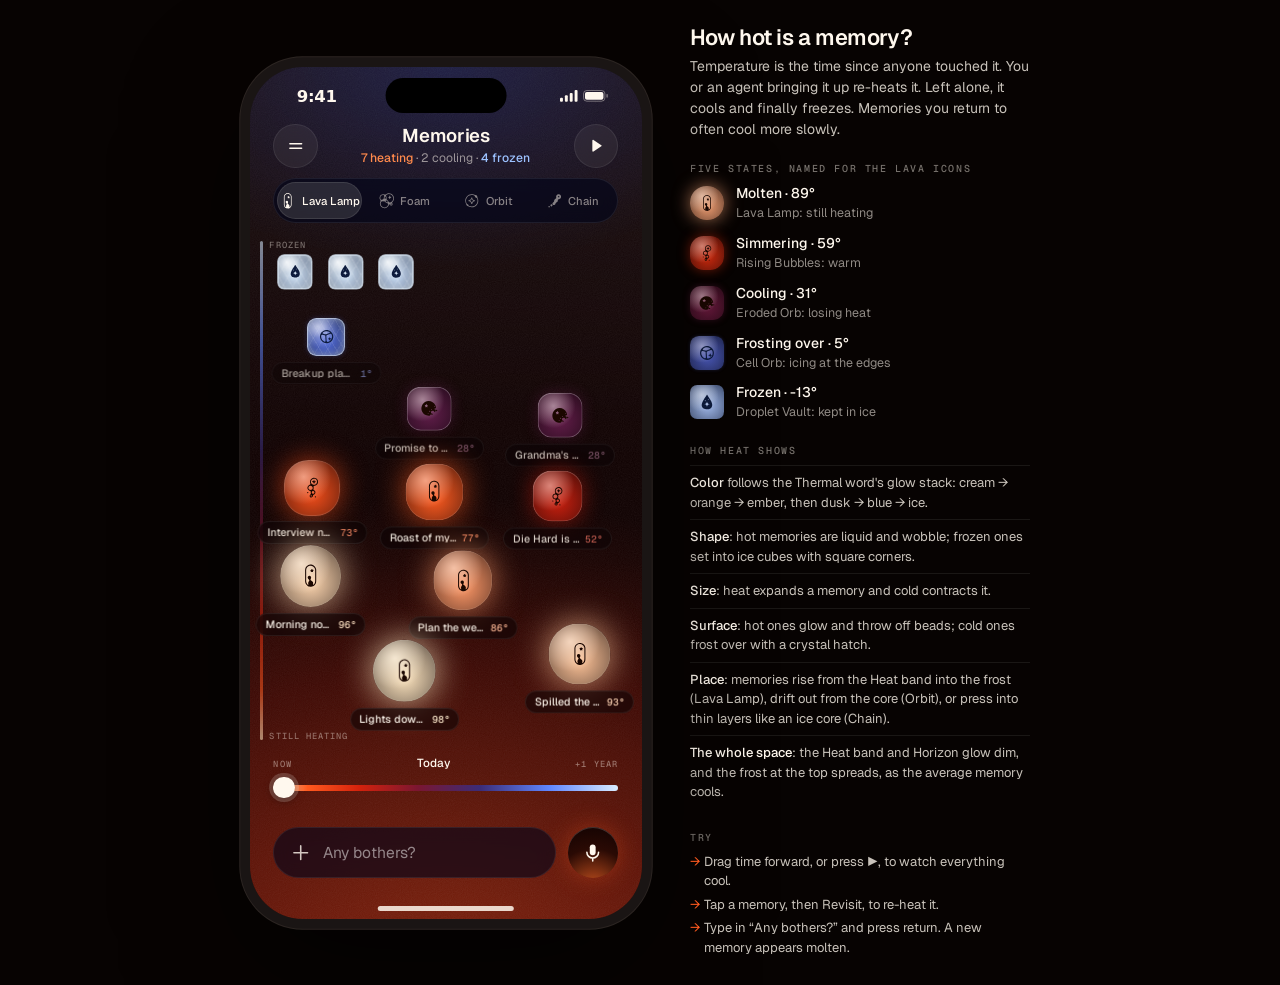
==== memories/index.html @ 174c52af "Add Memory temperature prototype for the memories tab Saved memories cool from molten to frozen with" ====
<!doctype html>
<html lang="en">
<head>
<meta charset="utf-8">
<meta name="viewport" content="width=device-width, initial-scale=1, viewport-fit=cover">
<title>Memory Temperature</title>
<link rel="preconnect" href="https://fonts.googleapis.com">
<link rel="preconnect" href="https://fonts.gstatic.com" crossorigin>
<link href="https://fonts.googleapis.com/css2?family=Geist:wght@400;500;600;700&family=Geist+Mono:wght@400;500&display=swap" rel="stylesheet">
<style>
  :root {
    /* From the Figma file "Designing-Shits" (iPhone 17 - 9, node 94:4083). */
    --night: #0f0100;            /* frame fill */
    --ember: rgb(212 34 12);     /* Heat band */
    --glow-blue: #2f5bff;        /* Thermal word · Glow blue */
    --glow-orange: #ff5a1f;      /* Thermal word · Glow orange */
    --glow-cream: #fff8ee;       /* Thermal word · Glow yellow */
    --field: rgba(0 4 26 / 0.6); /* Composer field */
    --hairline: rgba(255 255 255 / 0.08);
    --geist: "Geist", ui-sans-serif, system-ui, sans-serif;
    --mono: "Geist Mono", ui-monospace, monospace;
    --sf: ui-sans-serif, -apple-system, BlinkMacSystemFont, "Segoe UI", system-ui, sans-serif;
  }
  * { box-sizing: border-box; }
  html, body { margin: 0; height: 100%; }
  body {
    background: #070302;
    color: var(--glow-cream);
    font-family: var(--geist);
    -webkit-font-smoothing: antialiased;
  }
  button, input { font: inherit; color: inherit; }
  button { cursor: pointer; }

  .page {
    min-height: 100%;
    display: flex;
    align-items: center;
    justify-content: center;
    gap: 48px;
    padding: 24px 16px;
  }

  /* ---------- Phone (402 × 874 design, every size in --u) ---------- */
  .stage {
    width: min(402px, calc(100vw - 32px), calc((100vh - 48px) * 402 / 874));
    aspect-ratio: 402 / 874;
    flex: none;
    container-type: inline-size;
  }
  .phone {
    --u: calc(100cqw / 402);
    --heat: 0.6;
    --frost: 0.4;
    position: relative;
    width: 100%;
    height: 100%;
    overflow: hidden;
    border-radius: calc(54 * var(--u));
    background: var(--night);
    box-shadow: 0 0 0 calc(10 * var(--u)) #1a1514, 0 0 0 calc(11 * var(--u)) #2c2522, 0 40px 120px rgba(0 0 0 / 0.6);
    isolation: isolate;
    user-select: none;
    -webkit-user-select: none;
  }
  .u { position: absolute; }

  /* The whole space carries its temperature: heat pools at the bottom,
     frost gathers at the top, and their balance follows the average memory. */
  .bg { position: absolute; inset: 0; z-index: -1; pointer-events: none; }
  .horizon-glow {
    position: absolute;
    left: calc(-639 * var(--u)); top: calc(194 * var(--u));
    width: calc(1686 * var(--u)); height: calc(1296 * var(--u));
    border-radius: 50%;
    background: radial-gradient(closest-side, rgba(255 90 31 / 0.55), rgba(212 34 12 / 0.28) 45%, rgba(15 1 0 / 0) 72%);
    opacity: calc(0.15 + var(--heat) * 0.85);
    translate: 0 calc((1 - var(--heat)) * 140 * var(--u));
    transition: opacity 0.6s, translate 0.6s;
  }
  .heat-band {
    position: absolute; left: 0; right: 0;
    top: calc(507 * var(--u)); height: calc(367 * var(--u));
    background: linear-gradient(rgba(212 34 12 / 0), rgba(212 34 12 / 0.22));
    opacity: calc(0.3 + var(--heat) * 1.4);
    transition: opacity 0.6s;
  }
  .frost-band {
    position: absolute; left: 0; right: 0; top: 0;
    height: calc(420 * var(--u));
    background:
      radial-gradient(120% 70% at 50% 0%, rgba(47 91 255 / 0.32), rgba(47 91 255 / 0) 70%),
      linear-gradient(rgba(190 220 255 / 0.10), rgba(190 220 255 / 0));
    opacity: calc(0.15 + var(--frost) * 1.1);
    transition: opacity 0.6s;
  }
  .film-grain {
    position: absolute; inset: 0;
    opacity: 0.07;
    mix-blend-mode: screen;
    background-image: url("data:image/svg+xml;utf8,<svg xmlns='http://www.w3.org/2000/svg' width='160' height='160'><filter id='n'><feTurbulence type='fractalNoise' baseFrequency='0.9' numOctaves='2' stitchTiles='stitch'/><feColorMatrix values='0 0 0 0 1  0 0 0 0 1  0 0 0 0 1  0 0 0 0.9 0'/></filter><rect width='100%' height='100%' filter='url(%23n)'/></svg>");
    background-size: calc(160 * var(--u));
  }

  /* Status bar */
  .status {
    left: 0; right: 0; top: 0; height: calc(54 * var(--u));
    display: flex; align-items: center; justify-content: space-between;
    padding: calc(6 * var(--u)) calc(34 * var(--u)) 0 calc(48 * var(--u));
    font: 600 calc(17 * var(--u)) var(--sf);
    letter-spacing: -0.02em;
  }
  .status .island {
    position: absolute; left: 50%; top: calc(11 * var(--u));
    width: calc(124 * var(--u)); height: calc(36 * var(--u));
    translate: -50% 0; border-radius: 99px; background: #000;
  }
  .status .icons { display: flex; gap: calc(6 * var(--u)); align-items: center; }
  .status svg { height: calc(12 * var(--u)); width: auto; fill: currentColor; }

  /* Header: More · title · time-lapse */
  .circle-btn {
    width: calc(46 * var(--u)); height: calc(46 * var(--u));
    border-radius: 50%;
    display: grid; place-items: center;
    background: rgba(255 248 238 / 0.06);
    border: 1px solid var(--hairline);
    backdrop-filter: blur(calc(8 * var(--u)));
    -webkit-backdrop-filter: blur(calc(8 * var(--u)));
    padding: 0;
  }
  .circle-btn svg { width: calc(20 * var(--u)); height: calc(20 * var(--u)); }
  .more { left: calc(24 * var(--u)); top: calc(58 * var(--u)); }
  .lapse { right: calc(24 * var(--u)); top: calc(58 * var(--u)); }
  .lapse[aria-pressed="true"] { background: rgba(255 90 31 / 0.25); border-color: rgba(255 90 31 / 0.5); }
  .title {
    left: calc(80 * var(--u)); right: calc(80 * var(--u)); top: calc(60 * var(--u));
    text-align: center;
  }
  .title h1 {
    margin: 0;
    font: 600 calc(19 * var(--u)) / 1.15 var(--geist);
    letter-spacing: -0.02em;
  }
  .title p {
    margin: calc(4 * var(--u)) 0 0;
    font: 400 calc(12.5 * var(--u)) / 1.2 var(--geist);
    color: rgba(255 248 238 / 0.55);
    white-space: nowrap;
  }
  .title p b { font-weight: 500; }

  /* View switcher: the pill toggle, four segments named after Lava icons */
  .views {
    left: calc(24 * var(--u)); top: calc(114 * var(--u));
    width: calc(354 * var(--u)); height: calc(46 * var(--u));
    border-radius: 99px;
    background: var(--field);
    border: 1px solid var(--hairline);
    display: grid; grid-template-columns: repeat(4, 1fr);
    padding: calc(3 * var(--u));
    backdrop-filter: blur(calc(8 * var(--u)));
    -webkit-backdrop-filter: blur(calc(8 * var(--u)));
  }
  .views .knob {
    position: absolute; top: calc(3 * var(--u)); bottom: calc(3 * var(--u));
    left: calc(3 * var(--u));
    width: calc((354 - 8) / 4 * var(--u));
    border-radius: 99px;
    background: rgba(255 248 238 / 0.12);
    box-shadow: inset 0 0 0 1px rgba(255 248 238 / 0.10);
    transition: translate 0.35s cubic-bezier(0.2, 0.9, 0.25, 1);
  }
  .views button {
    position: relative;
    display: flex; align-items: center; justify-content: center; gap: calc(5 * var(--u));
    background: none; border: 0; padding: 0;
    font: 500 calc(11.5 * var(--u)) var(--geist);
    color: rgba(255 248 238 / 0.5);
    transition: color 0.2s;
    white-space: nowrap;
  }
  .views button[aria-selected="true"] { color: var(--glow-cream); }
  .views svg { width: calc(18 * var(--u)); height: calc(18 * var(--u)); flex: none; }

  /* Content area: y 170–700 */
  .content {
    left: 0; top: calc(170 * var(--u));
    width: calc(402 * var(--u)); height: calc(530 * var(--u));
  }
  .view { position: absolute; inset: 0; display: none; }
  .view.on { display: block; animation: view-in 0.4s ease-out; }
  @keyframes view-in { from { opacity: 0; filter: blur(4px); } }

  /* ---------- A memory, wherever it is drawn ---------- */
  .mem {
    position: absolute;
    background: none; border: 0; padding: 0;
    translate: -50% -50%;
    transition: left 0.45s cubic-bezier(0.3, 0.8, 0.3, 1), top 0.45s cubic-bezier(0.3, 0.8, 0.3, 1);
  }
  .orb {
    position: relative;
    display: grid; place-items: center;
    width: calc(var(--s) * var(--u)); height: calc(var(--s) * var(--u));
    border-radius: var(--br);
    background:
      radial-gradient(70% 70% at 35% 30%, var(--hi), transparent 70%),
      radial-gradient(circle at 50% 60%, var(--core), var(--edge) 92%);
    box-shadow:
      0 0 calc(var(--t) * 34 * var(--u)) calc(var(--t) * 2 * var(--u)) var(--glow),
      inset 0 0 0 1px rgba(255 255 255 / calc(0.06 + (1 - var(--t)) * 0.35));
    transition: width 0.45s, height 0.45s, border-radius 0.6s, box-shadow 0.45s, background 0.45s;
  }
  .orb.liquid { animation: wobble var(--wob) ease-in-out infinite alternate; }
  @keyframes wobble {
    0%   { border-radius: 52% 48% 46% 54% / 50% 55% 45% 50%; }
    50%  { border-radius: 45% 55% 56% 44% / 56% 44% 56% 44%; }
    100% { border-radius: 55% 45% 50% 50% / 44% 52% 48% 56%; }
  }
  .orb .ink {
    width: calc(var(--i, 24) * var(--u)); height: calc(var(--i, 24) * var(--u));
    color: var(--ink);
    position: relative; z-index: 2;
  }
  /* Ice: crystalline hatch, a bright rim and a blur, strongest when frozen */
  .orb .frost {
    position: absolute; inset: 0; border-radius: inherit; z-index: 1;
    opacity: var(--ice);
    background:
      radial-gradient(60% 50% at 28% 22%, rgba(255 255 255 / 0.75), transparent 60%),
      repeating-linear-gradient(60deg, rgba(255 255 255 / 0.16) 0 1px, transparent 1px 7px),
      repeating-linear-gradient(-60deg, rgba(255 255 255 / 0.12) 0 1px, transparent 1px 9px);
    box-shadow: inset 0 0 calc(10 * var(--u)) rgba(225 242 255 / 0.9), inset 0 0 0 1px rgba(235 247 255 / 0.85);
    backdrop-filter: blur(calc(2 * var(--u)));
    -webkit-backdrop-filter: blur(calc(2 * var(--u)));
    transition: opacity 0.45s;
  }
  /* Molten: beads rising off the top, like the Rising Bubbles glyph */
  .orb .beads { position: absolute; inset: 0; pointer-events: none; display: none; }
  .orb.molten .beads { display: block; }
  .orb .beads i {
    position: absolute; left: 50%; bottom: 70%;
    width: calc(6 * var(--u)); height: calc(6 * var(--u));
    border-radius: 50%; background: var(--hi);
    box-shadow: 0 0 calc(8 * var(--u)) var(--glow);
    animation: bead 2.4s ease-in infinite;
    opacity: 0;
  }
  .orb .beads i:nth-child(2) { left: 30%; width: calc(4 * var(--u)); height: calc(4 * var(--u)); animation-delay: 0.8s; }
  .orb .beads i:nth-child(3) { left: 68%; width: calc(5 * var(--u)); height: calc(5 * var(--u)); animation-delay: 1.6s; }
  @keyframes bead {
    0%   { translate: 0 0; opacity: 0; }
    20%  { opacity: 0.9; }
    100% { translate: 0 calc(-30 * var(--u)); opacity: 0; scale: 0.4; }
  }
  .mem.fresh .orb { animation: born 0.9s cubic-bezier(0.2, 0.9, 0.3, 1.3) both, wobble var(--wob) ease-in-out infinite alternate; }
  @keyframes born { from { scale: 0.2; filter: blur(8px) brightness(2); } }
  .mem.reheat .orb { animation: reheat 1.1s ease-out; }
  @keyframes reheat {
    0%   { filter: brightness(3) saturate(1.5); scale: 1.25; }
    100% { filter: none; scale: 1; }
  }

  /* Label chip under an orb (like the "Fuji 富士" chips in the reference) */
  .tag {
    position: absolute; left: 50%; top: calc(100% + 6 * var(--u));
    translate: -50% 0;
    display: flex; align-items: center; gap: calc(5 * var(--u));
    padding: calc(4 * var(--u)) calc(8 * var(--u)) calc(4 * var(--u)) calc(9 * var(--u));
    border-radius: 99px;
    background: rgba(10 4 6 / 0.55);
    border: 1px solid var(--hairline);
    backdrop-filter: blur(calc(6 * var(--u)));
    -webkit-backdrop-filter: blur(calc(6 * var(--u)));
    font: 500 calc(11 * var(--u)) / 1 var(--geist);
    white-space: nowrap;
    max-width: calc(112 * var(--u));
    opacity: calc(0.55 + var(--t) * 0.45);
    transition: opacity 0.45s;
  }
  .tag b { font-weight: 500; overflow: hidden; text-overflow: ellipsis; }
  .mem.iced .tag { display: none; }
  .tag i {
    font: 500 calc(10 * var(--u)) var(--mono); font-style: normal;
    color: var(--deg);
  }

  /* ---------- Lava Lamp view (thermal map) ---------- */
  .lamp-scale {
    position: absolute; left: calc(10 * var(--u)); top: calc(8 * var(--u)); bottom: calc(10 * var(--u));
    width: calc(3 * var(--u)); border-radius: 99px;
    background: linear-gradient(#d9ecff, #5f86ff 20%, #3b2c78 42%, #7a1631 58%, #d4220c 75%, #ff5a1f 90%, #ffe7c2);
    opacity: 0.55;
  }
  .lamp-label {
    position: absolute; left: calc(20 * var(--u));
    font: 500 calc(9 * var(--u)) var(--mono); letter-spacing: 0.12em; text-transform: uppercase;
    color: rgba(255 248 238 / 0.4);
  }

  /* ---------- Bubble Foam view (gradient cards) ---------- */
  .scroll {
    position: absolute; inset: 0;
    overflow-y: auto; overflow-x: hidden;
    scrollbar-width: none;
    padding: 0 calc(24 * var(--u)) calc(24 * var(--u));
    -webkit-mask-image: linear-gradient(transparent, #000 calc(14 * var(--u)), #000 calc(100% - 24 * var(--u)), transparent);
    mask-image: linear-gradient(transparent, #000 calc(14 * var(--u)), #000 calc(100% - 24 * var(--u)), transparent);
  }
  .scroll::-webkit-scrollbar { display: none; }
  .group-head {
    display: flex; align-items: baseline; gap: calc(4 * var(--u));
    margin: calc(18 * var(--u)) 0 calc(10 * var(--u));
    font: 500 calc(20 * var(--u)) var(--geist); letter-spacing: -0.02em;
  }
  .group-head sup { font-size: calc(11 * var(--u)); color: rgba(255 248 238 / 0.5); }
  .group-head small {
    margin-left: auto;
    font: 400 calc(11 * var(--u)) var(--geist); color: rgba(255 248 238 / 0.45);
  }
  .grid { display: grid; grid-template-columns: 1fr 1fr; gap: calc(10 * var(--u)); }
  .card {
    position: relative; overflow: hidden;
    height: calc(var(--h) * var(--u));
    border-radius: calc(26 * var(--u));
    border: 0; padding: calc(14 * var(--u));
    text-align: center;
    background:
      radial-gradient(110% 80% at 50% 105%, var(--core2), transparent 70%),
      radial-gradient(90% 70% at 15% -5%, var(--core), transparent 70%),
      radial-gradient(90% 70% at 100% 40%, var(--edge2), transparent 70%),
      var(--edge);
    box-shadow: 0 calc(10 * var(--u)) calc(30 * var(--u)) calc(-12 * var(--u)) var(--glow), inset 0 0 0 1px rgba(255 255 255 / 0.08);
    color: var(--txt);
    display: flex; flex-direction: column; align-items: center;
  }
  .card .name { font: 500 calc(13 * var(--u)) / 1.2 var(--geist); letter-spacing: -0.01em; text-wrap: balance; }
  .card .meta { margin-top: calc(3 * var(--u)); font: 400 calc(11 * var(--u)) var(--geist); opacity: 0.7; }
  .card .ink { width: calc(32 * var(--u)); height: calc(32 * var(--u)); margin: auto 0; color: var(--txt); opacity: 0.9; }
  .card .deg { font: 500 calc(10 * var(--u)) var(--mono); letter-spacing: 0.08em; opacity: 0.75; }
  .card .frost { position: absolute; inset: 0; opacity: var(--ice); pointer-events: none;
    background:
      radial-gradient(70% 40% at 30% 0%, rgba(255 255 255 / 0.55), transparent 70%),
      repeating-linear-gradient(60deg, rgba(255 255 255 / 0.12) 0 1px, transparent 1px 8px),
      repeating-linear-gradient(-60deg, rgba(255 255 255 / 0.09) 0 1px, transparent 1px 11px);
    box-shadow: inset 0 0 calc(18 * var(--u)) rgba(225 242 255 / 0.8), inset 0 0 0 1px rgba(235 247 255 / 0.7);
    border-radius: inherit;
  }
  .card > :not(.frost) { position: relative; }

  /* ---------- Star Orbit view (radial core) ---------- */
  .orbit-svg { position: absolute; inset: 0; width: 100%; height: 100%; overflow: visible; }
  .ring-label {
    position: absolute; translate: -50% -50%;
    font: 500 calc(8.5 * var(--u)) var(--mono); letter-spacing: 0.14em; text-transform: uppercase;
    color: rgba(255 248 238 / 0.38);
    padding: 0 calc(4 * var(--u));
    background: var(--night);
    white-space: nowrap;
  }
  .core-head {
    position: absolute; left: 50%; translate: -50% 0;
    width: calc(320 * var(--u));
    text-align: center;
    pointer-events: none;
  }
  .core-head > span {
    font: 500 calc(9 * var(--u)) var(--mono); letter-spacing: 0.16em; text-transform: uppercase;
    color: rgba(255 248 238 / 0.42);
  }
  .core-word {
    margin-top: calc(6 * var(--u));
    font: 700 calc(22 * var(--u)) / 1 var(--geist); letter-spacing: -0.045em;
  }

  /* Thermal word: three stacked copies, blue · orange · cream (Figma 94:4107) */
  .thermal { display: grid; }
  .thermal > span { grid-area: 1 / 1; }
  .thermal .g-blue   { color: var(--far, var(--glow-blue));     filter: blur(calc(12 * var(--u))); }
  .thermal .g-orange { color: var(--mid, var(--glow-orange));   filter: blur(calc(5.5 * var(--u))); }
  .thermal .g-cream  { color: var(--near, var(--glow-cream));   filter: blur(calc(1.5 * var(--u))); }

  /* ---------- Memory Chain view (strata) ---------- */
  .chain .scroll { padding-top: calc(16 * var(--u)); }
  .chain-note {
    font: 500 calc(9 * var(--u)) var(--mono); letter-spacing: 0.14em; text-transform: uppercase;
    color: rgba(255 248 238 / 0.4);
    display: flex; justify-content: space-between;
    margin: calc(4 * var(--u)) calc(4 * var(--u)) calc(10 * var(--u));
  }
  .layer {
    position: relative; overflow: hidden;
    display: flex; align-items: center; gap: calc(10 * var(--u));
    width: 100%;
    height: calc(var(--h) * var(--u));
    margin-bottom: calc(5 * var(--u));
    padding: 0 calc(14 * var(--u));
    border: 0;
    border-radius: calc(var(--r) * var(--u));
    text-align: left;
    color: var(--txt);
    background:
      radial-gradient(60% 140% at 0% 50%, var(--core), transparent 75%),
      linear-gradient(90deg, var(--edge2), var(--edge));
    box-shadow: 0 0 calc(var(--t) * 22 * var(--u)) calc(-4 * var(--u)) var(--glow), inset 0 0 0 1px rgba(255 255 255 / 0.07);
    transition: height 0.45s, border-radius 0.45s;
  }
  .layer .ink { width: calc(var(--i) * var(--u)); height: calc(var(--i) * var(--u)); flex: none; }
  .layer .name { flex: 1; min-width: 0; font: 500 calc(var(--fs) * var(--u)) / 1.15 var(--geist); white-space: nowrap; overflow: hidden; text-overflow: ellipsis; }
  .layer .meta { font: 400 calc(10.5 * var(--u)) var(--mono); opacity: 0.7; white-space: nowrap; }
  .layer .frost { position: absolute; inset: 0; opacity: var(--ice); pointer-events: none; border-radius: inherit;
    background: repeating-linear-gradient(90deg, rgba(255 255 255 / 0.10) 0 1px, transparent 1px 5px),
      linear-gradient(rgba(255 255 255 / 0.25), transparent 60%);
    box-shadow: inset 0 0 0 1px rgba(235 247 255 / 0.6);
  }
  .layer > :not(.frost) { position: relative; }

  /* ---------- Time scrub ---------- */
  .scrub {
    left: calc(24 * var(--u)); top: calc(706 * var(--u));
    width: calc(354 * var(--u)); height: calc(56 * var(--u));
  }
  .scrub .row {
    display: flex; justify-content: space-between; align-items: baseline;
    font: 500 calc(9 * var(--u)) var(--mono); letter-spacing: 0.14em; text-transform: uppercase;
    color: rgba(255 248 238 / 0.42);
  }
  .scrub .row output {
    font: 500 calc(12 * var(--u)) var(--geist); letter-spacing: -0.01em; text-transform: none;
    color: var(--glow-cream);
  }
  .scrub input {
    -webkit-appearance: none; appearance: none;
    width: 100%; height: calc(28 * var(--u)); margin: calc(4 * var(--u)) 0 0;
    background: transparent;
    cursor: ew-resize;
  }
  .scrub input::-webkit-slider-runnable-track {
    height: calc(6 * var(--u)); border-radius: 99px;
    background: linear-gradient(90deg, #ffe7c2, #ff5a1f 10%, #d4220c 25%, #7a1631 42%, #3b2c78 60%, #5f86ff 80%, #d9ecff);
  }
  .scrub input::-moz-range-track {
    height: calc(6 * var(--u)); border-radius: 99px;
    background: linear-gradient(90deg, #ffe7c2, #ff5a1f 10%, #d4220c 25%, #7a1631 42%, #3b2c78 60%, #5f86ff 80%, #d9ecff);
  }
  .scrub input::-webkit-slider-thumb {
    -webkit-appearance: none;
    width: calc(22 * var(--u)); height: calc(22 * var(--u)); margin-top: calc(-8 * var(--u));
    border-radius: 50%; background: var(--glow-cream);
    box-shadow: 0 0 0 calc(4 * var(--u)) rgba(255 248 238 / 0.18), 0 2px 10px rgba(0 0 0 / 0.5);
  }
  .scrub input::-moz-range-thumb {
    width: calc(22 * var(--u)); height: calc(22 * var(--u)); border: 0;
    border-radius: 50%; background: var(--glow-cream);
    box-shadow: 0 0 0 calc(4 * var(--u)) rgba(255 248 238 / 0.18), 0 2px 10px rgba(0 0 0 / 0.5);
  }

  /* ---------- Composer (Figma 94:4094) ---------- */
  .composer {
    left: calc(24 * var(--u)); top: calc(780 * var(--u));
    width: calc(354 * var(--u)); height: calc(52 * var(--u));
    display: flex; gap: calc(12 * var(--u));
    margin: 0;
  }
  .field {
    position: relative; flex: 1;
    display: flex; align-items: center; gap: calc(10 * var(--u));
    padding: 0 calc(16 * var(--u));
    border-radius: calc(56 * var(--u));
    background: var(--field);
    border: 0.84px solid var(--hairline);
    backdrop-filter: blur(8.4px);
    -webkit-backdrop-filter: blur(8.4px);
  }
  .field svg { width: calc(22 * var(--u)); height: calc(22 * var(--u)); flex: none; opacity: 0.8; }
  .field input {
    flex: 1; min-width: 0;
    border: 0; outline: 0; background: none;
    font: 400 calc(16 * var(--u)) var(--geist);
    color: var(--glow-cream);
  }
  .field input::placeholder { color: rgba(255 255 255 / 0.5); }
  .mic {
    width: calc(52 * var(--u)); height: calc(52 * var(--u)); flex: none;
    border-radius: 50%; border: 0; padding: 0;
    display: grid; place-items: center;
    background: radial-gradient(circle at 50% 120%, #c4501e, #2a0a04 60%, #120302);
    box-shadow: inset 0 1px 0 rgba(255 255 255 / 0.18), 0 0 calc(24 * var(--u)) rgba(255 90 31 / 0.35);
  }
  .mic svg { width: calc(22 * var(--u)); height: calc(22 * var(--u)); }
  .home {
    left: 50%; bottom: calc(8 * var(--u)); translate: -50% 0;
    width: calc(140 * var(--u)); height: calc(5 * var(--u));
    border-radius: 99px; background: rgba(255 248 238 / 0.85);
  }

  /* ---------- Detail sheet ---------- */
  .scrim {
    position: absolute; inset: 0; z-index: 10;
    background: rgba(5 2 2 / 0.45);
    opacity: 0; pointer-events: none;
    transition: opacity 0.3s;
  }
  .sheet {
    position: absolute; left: calc(10 * var(--u)); right: calc(10 * var(--u)); bottom: calc(10 * var(--u));
    z-index: 11;
    border-radius: calc(44 * var(--u));
    padding: calc(26 * var(--u)) calc(24 * var(--u)) calc(22 * var(--u));
    background: rgba(18 8 8 / 0.82);
    border: 1px solid var(--hairline);
    backdrop-filter: blur(24px) saturate(1.4);
    -webkit-backdrop-filter: blur(24px) saturate(1.4);
    translate: 0 110%;
    transition: translate 0.45s cubic-bezier(0.2, 0.9, 0.25, 1);
  }
  .phone.sheet-open .scrim { opacity: 1; pointer-events: auto; }
  .phone.sheet-open .sheet { translate: 0 0; }
  .sheet .grab { width: calc(36 * var(--u)); height: calc(5 * var(--u)); border-radius: 99px; background: rgba(255 248 238 / 0.25); margin: calc(-14 * var(--u)) auto calc(16 * var(--u)); }
  .sheet .stage-line { font: 500 calc(10 * var(--u)) var(--mono); letter-spacing: 0.16em; text-transform: uppercase; color: var(--deg); display: flex; align-items: center; gap: calc(6 * var(--u)); }
  .sheet .stage-line svg { width: calc(18 * var(--u)); height: calc(18 * var(--u)); }
  .sheet .deg-big { margin: calc(10 * var(--u)) 0 calc(4 * var(--u)); font: 700 calc(64 * var(--u)) / 0.92 var(--geist); letter-spacing: -0.05em; }
  .sheet h2 { margin: calc(10 * var(--u)) 0 0; font: 600 calc(21 * var(--u)) / 1.15 var(--geist); letter-spacing: -0.02em; }
  .sheet .who { margin: calc(6 * var(--u)) 0 0; font: 400 calc(13 * var(--u)) / 1.35 var(--geist); color: rgba(255 248 238 / 0.6); }
  .sheet .desc {
    margin: calc(16 * var(--u)) 0 0; padding: calc(12 * var(--u)) calc(14 * var(--u));
    border-radius: calc(18 * var(--u)); background: rgba(255 248 238 / 0.05);
    font: 400 calc(12.5 * var(--u)) / 1.4 var(--geist); color: rgba(255 248 238 / 0.75);
  }
  .sheet .desc em { font-style: normal; color: rgba(255 248 238 / 0.45); display: block; margin-bottom: calc(3 * var(--u)); font: 500 calc(9 * var(--u)) var(--mono); letter-spacing: 0.14em; text-transform: uppercase; }
  .sheet .actions { display: flex; gap: calc(10 * var(--u)); margin-top: calc(18 * var(--u)); }
  .sheet .actions button {
    flex: 1; height: calc(52 * var(--u)); border-radius: 99px;
    display: flex; align-items: center; justify-content: center; gap: calc(8 * var(--u));
    font: 500 calc(15 * var(--u)) var(--geist);
    border: 1px solid var(--hairline);
    background: rgba(255 248 238 / 0.07);
  }
  .sheet .actions .primary { background: var(--glow-cream); color: #1b0700; border-color: transparent; }
  .sheet .actions svg { width: calc(22 * var(--u)); height: calc(22 * var(--u)); }

  /* ---------- Notes beside the phone ---------- */
  .notes {
    width: 340px; flex: none;
    color: rgba(255 248 238 / 0.78);
    font: 400 14px / 1.5 var(--geist);
  }
  .notes h2 { margin: 0 0 6px; font: 600 22px / 1.2 var(--geist); letter-spacing: -0.02em; color: var(--glow-cream); }
  .notes h3 { margin: 22px 0 8px; font: 500 10px var(--mono); letter-spacing: 0.16em; text-transform: uppercase; color: rgba(255 248 238 / 0.45); }
  .notes p { margin: 0 0 8px; }
  .notes ul { margin: 0; padding: 0; list-style: none; }
  .legend li { display: grid; grid-template-columns: 34px 1fr; gap: 0 12px; align-items: center; margin-bottom: 10px; }
  .legend .sw { grid-row: span 2; width: 34px; height: 34px; border-radius: var(--br); display: grid; place-items: center;
    background: radial-gradient(70% 70% at 35% 30%, var(--hi), transparent 70%), radial-gradient(circle at 50% 60%, var(--core), var(--edge) 92%);
    box-shadow: 0 0 calc(var(--t) * 18px) var(--glow); }
  .legend .sw svg { width: 18px; height: 18px; color: var(--ink); }
  .legend b { font-weight: 500; color: var(--glow-cream); }
  .legend span { font-size: 12.5px; color: rgba(255 248 238 / 0.55); }
  .cues li { padding: 7px 0; border-top: 1px solid rgba(255 248 238 / 0.08); font-size: 13px; }
  .cues b { font-weight: 500; color: var(--glow-cream); }
  .try li { font-size: 13px; padding-left: 14px; position: relative; margin-bottom: 4px; }
  .try li::before { content: "→"; position: absolute; left: 0; color: var(--glow-orange); }
  @media (max-width: 860px) {
    .page { flex-direction: column; }
    .notes { width: min(402px, 100%); }
  }
</style>
</head>
<body>
<!-- Lava icons, Bold weight, exported from the Figma components (Lava/NN, nodes 92:26xx).
     Paths unchanged; fill follows currentColor like the icon/ink variable. -->
<svg width="0" height="0" style="position:absolute" aria-hidden="true">
  <symbol id="lava-01" viewBox="0 0 32 32"><path fill-rule="evenodd" clip-rule="evenodd" d="M25.4498 3.48019C27.0198 3.26019 28.2798 4.79019 27.7898 6.29019C27.5598 6.98019 26.9698 7.46019 26.3798 7.84019C25.9698 8.11019 25.3998 8.37019 25.3498 8.92019C25.2698 9.86019 25.9898 10.8302 26.3898 11.6302C26.9698 12.8202 27.3398 14.0902 27.4998 15.4002C28.2598 21.7202 23.7798 27.5402 17.4798 28.4302C10.8898 29.3602 4.76978 24.5402 4.14978 17.9202C4.01978 16.5402 4.12978 15.1302 4.48978 13.7902C4.85978 12.3702 5.50978 11.0202 6.37978 9.84019C8.89978 6.42019 13.1698 4.60019 17.3898 5.16019C18.2898 5.28019 19.1798 5.51019 20.0298 5.83019C20.7498 6.10019 21.6098 6.52019 22.3998 6.42019C23.0898 6.34019 23.2798 5.58019 23.5598 5.06019C23.9498 4.29019 24.5598 3.61019 25.4498 3.48019ZM12.9098 8.73019C13.0398 8.62019 13.0498 8.86019 13.0598 8.92019C13.1098 9.27019 13.1398 9.60019 13.2398 9.94019C13.4598 10.7402 13.8798 11.4902 14.4398 12.1002C15.0698 12.8002 15.8898 13.3102 16.7798 13.6002C17.1298 13.7102 17.4798 13.7802 17.8398 13.8102C17.9298 13.8202 18.1698 13.7902 18.1698 13.9202C18.1698 14.0502 17.9598 14.0202 17.8798 14.0302C17.5798 14.0502 17.2898 14.1002 16.9998 14.1802C16.2498 14.3802 15.5398 14.7502 14.9498 15.2502C14.1998 15.8802 13.6298 16.7202 13.3098 17.6502C13.1998 17.9902 13.1198 18.3402 13.0798 18.6902C13.0698 18.8002 13.0998 19.0402 13.0098 19.1102C12.8798 19.2202 12.8698 18.9802 12.8598 18.9202C12.8098 18.5702 12.7798 18.2402 12.6798 17.9002C12.4598 17.1002 12.0398 16.3502 11.4798 15.7402C10.8498 15.0402 10.0298 14.5302 9.13978 14.2402C8.78978 14.1302 8.43978 14.0602 8.07978 14.0302C7.98978 14.0202 7.74978 14.0502 7.74978 13.9202C7.74978 13.7902 7.95978 13.8202 8.03978 13.8102C8.33978 13.7902 8.62978 13.7402 8.91978 13.6602C9.66978 13.4602 10.3798 13.0902 10.9698 12.5902C11.7198 11.9602 12.2898 11.1202 12.6098 10.1902C12.7198 9.85019 12.7998 9.50019 12.8398 9.15019C12.8498 9.04019 12.8198 8.80019 12.9098 8.73019Z"/></symbol>
  <symbol id="lava-02" viewBox="0 0 32 32"><path fill-rule="evenodd" clip-rule="evenodd" d="M19.0601 2.3999C25.2601 1.8799 30.2501 7.5499 28.9401 13.6399C28.6601 14.9699 28.0801 16.2299 27.2601 17.3099C26.8101 17.9099 25.9101 18.5699 25.7001 19.2799C25.5101 19.9599 26.0801 20.5699 26.3501 21.1499C26.7101 21.9199 26.6601 22.8399 26.2301 23.5699C25.3201 25.0999 23.1501 25.2199 22.0001 23.8999C21.6601 23.4899 21.4301 23.0099 21.1101 22.5899C20.9701 22.3999 20.8001 22.2399 20.5501 22.3299C20.2101 22.4599 20.0801 23.0199 19.9801 23.3199C19.6901 24.1699 19.3801 24.9899 18.8901 25.7499C17.4901 27.9699 15.0601 29.4299 12.4401 29.6099C7.5801 29.9499 3.4201 26.0399 3.4901 21.1599C3.5001 20.1799 3.6901 19.2099 4.0401 18.2999C4.3201 17.5599 4.7901 16.8599 4.7301 16.0399C4.6701 15.0199 3.8001 14.2299 3.4001 13.3399C2.5901 11.5099 2.6801 9.3699 3.6401 7.6199C4.8201 5.4699 7.1901 4.1599 9.6401 4.2999C10.8001 4.3599 11.9301 4.9699 13.1001 4.7199C13.9901 4.5299 14.6801 3.8699 15.4701 3.4499C16.5801 2.8699 17.8101 2.5099 19.0601 2.3999ZM19.4901 3.7199C23.5101 3.5499 27.1101 6.4999 27.7201 10.4699C28.1301 13.1599 27.0801 16.1799 24.8701 17.8499C24.3401 18.2499 23.7101 18.4999 23.0901 18.7499C22.5101 18.9799 21.8801 19.3099 21.2401 19.3299C20.6101 19.3499 20.1801 18.9499 19.8401 18.4599C19.2301 17.5899 18.8501 16.6099 18.1401 15.7999C17.4901 15.0399 16.2501 14.3199 15.8301 13.5099C15.3101 12.5199 15.8001 11.0799 15.6701 9.9599C15.5101 8.7099 14.6301 7.2699 14.6601 6.3599C14.6901 5.6199 15.2301 5.1499 15.8201 4.7999C16.9301 4.1499 18.2101 3.7699 19.4901 3.7199ZM8.9801 5.6399C9.3201 5.6199 9.6501 5.6299 9.9801 5.6799C10.2101 5.7099 10.4301 5.7599 10.6401 5.8599C12.1801 6.5499 11.0301 8.4599 10.7701 9.5899C10.5701 10.4399 10.6501 11.4099 10.2701 12.2099C9.8801 13.0599 9.0201 13.3499 8.2201 13.7199C7.6801 13.9699 7.1301 14.2399 6.5201 14.2699C4.7001 14.3399 4.0901 11.7199 4.2101 10.3199C4.4101 7.8199 6.4701 5.7899 8.9801 5.6399ZM21.3001 6.5999C21.4701 6.5299 21.6701 6.5799 21.7401 6.7699C21.8101 6.9599 21.7901 7.2099 21.8401 7.4199C21.9901 7.9699 22.3101 8.4699 22.7501 8.8299C23.1301 9.1399 23.6001 9.3499 24.0801 9.4199C24.2801 9.4499 24.5801 9.4199 24.6301 9.6799C24.6501 9.8399 24.5901 9.9999 24.4301 10.0599C24.3001 10.0999 24.1401 10.0899 24.0101 10.1099C23.4901 10.1999 23.0001 10.4499 22.6201 10.7999C22.2301 11.1799 21.9401 11.6699 21.8201 12.1999C21.7701 12.4199 21.8301 12.8599 21.5501 12.9399C21.3901 12.9799 21.2101 12.9299 21.1401 12.7499C21.0901 12.6099 21.1101 12.4399 21.0801 12.2999C20.9701 11.6899 20.6401 11.1299 20.1701 10.7299C19.8001 10.4099 19.3301 10.1799 18.8401 10.1099C18.6401 10.0799 18.3001 10.1099 18.2501 9.8399C18.2301 9.6799 18.2901 9.5199 18.4501 9.4599C18.5701 9.4199 18.7101 9.4299 18.8401 9.4099C19.3501 9.3399 19.8501 9.0799 20.2301 8.7399C20.6401 8.3699 20.9301 7.8799 21.0501 7.3599C21.1001 7.1399 21.0501 6.6899 21.3001 6.5999ZM13.0601 8.3599C13.6101 8.2499 13.9701 8.7999 14.1401 9.2399C14.4501 10.0899 14.6601 12.1999 13.4401 12.4499C13.2601 12.4799 13.0901 12.4799 12.9201 12.4599C11.5201 12.2699 11.8801 10.4599 12.1701 9.5199C12.3101 9.0899 12.5601 8.4599 13.0601 8.3599ZM14.7401 15.3999C15.9701 15.1699 17.1601 16.5199 17.7101 17.4699C17.9801 17.9399 18.2901 18.8899 17.5201 19.0499C17.1401 19.1299 16.7401 19.0099 16.4001 18.8599C15.5801 18.5099 14.6301 17.8899 14.1001 17.1599C13.5901 16.4599 13.8401 15.5699 14.7401 15.3999ZM7.3401 17.1199C8.0201 17.0599 8.7101 17.1599 9.4001 17.1499C10.3001 17.1299 11.2001 16.9599 12.0601 17.3599C12.6801 17.6499 13.1201 18.1599 13.6101 18.5999C14.1301 19.0699 14.7101 19.4799 15.3201 19.8199C16.2701 20.3499 17.8901 20.6299 18.4701 21.5899C18.9801 22.4399 18.5401 23.5199 18.1501 24.3299C17.0901 26.5199 14.9101 28.0399 12.4801 28.2599C9.0701 28.5599 5.8501 26.2799 5.0301 22.9499C4.7201 21.6599 4.7801 20.2899 5.2001 19.0299C5.3801 18.5099 5.6001 17.9699 6.0201 17.5999C6.3901 17.2899 6.8601 17.1599 7.3401 17.1199ZM24.0901 21.1599C25.6801 21.0699 25.5601 23.3999 24.0801 23.4799C23.3001 23.5299 22.5901 22.8099 22.8501 22.0299C23.0201 21.4999 23.5701 21.1899 24.0901 21.1599Z"/></symbol>
  <symbol id="lava-03" viewBox="0 0 32 32"><path fill-rule="evenodd" clip-rule="evenodd" d="M22.5798 3.96006C25.9198 3.62006 28.4898 6.95006 27.2798 10.1001C26.8198 11.3301 25.8298 12.2901 24.5998 12.7501C23.8598 13.0301 22.6598 13.1901 22.0898 13.7501C21.7198 14.1201 21.6898 14.6801 21.6398 15.1701C21.5598 15.8601 21.4998 16.5801 21.1998 17.2201C20.3898 18.9501 18.9398 18.8301 17.8998 19.8801C17.4098 20.3701 17.3098 21.1101 17.0798 21.7401C16.6498 22.9001 15.7998 23.8601 14.4798 23.9001C12.6698 23.9601 11.3298 22.1301 11.9198 20.4201C12.4298 18.9601 13.8498 18.7201 14.4798 17.6401C14.7798 17.1201 14.7998 16.4901 14.8898 15.9201C15.0198 15.1001 15.2398 14.3001 15.8098 13.6701C16.2498 13.1601 16.8498 12.8201 17.4298 12.4901C17.8298 12.2701 18.2898 12.0401 18.5198 11.6201C18.9798 10.8101 18.4698 9.29006 18.4998 8.36006C18.5598 6.10006 20.3298 4.19006 22.5798 3.96006ZM22.9898 6.93006C23.1698 6.85006 23.4198 7.71006 23.6098 7.85006C23.8398 8.02006 24.5398 7.93006 24.6598 8.08006C24.7698 8.21006 24.0498 8.71006 23.9798 8.92006C23.8998 9.14006 24.1398 9.97006 24.0498 10.0301C23.9698 10.1001 23.8298 9.98006 23.7598 9.94006C23.5298 9.81006 23.2698 9.60006 22.9998 9.62006C22.7998 9.63006 22.1098 10.1001 22.0298 10.0301C21.9398 9.97006 22.1598 9.19006 22.1298 9.01006C22.0898 8.74006 21.7898 8.55006 21.5998 8.38006C21.5498 8.32006 21.3798 8.22006 21.3998 8.13006C21.4198 7.99006 22.2498 7.98006 22.4198 7.88006C22.7298 7.71006 22.7798 7.03006 22.9898 6.93006ZM9.6198 22.5201C12.2098 22.1401 12.7698 26.0601 10.2198 26.4401C7.62981 26.8201 7.0698 22.9001 9.6198 22.5201ZM5.4998 25.4001C7.2498 25.0801 7.7298 27.7201 6.0198 28.0401C4.2698 28.3601 3.7898 25.7201 5.4998 25.4001Z"/></symbol>
  <symbol id="lava-05" viewBox="0 0 32 32"><path fill-rule="evenodd" clip-rule="evenodd" d="M15.2201 3.64003C16.9301 3.53003 18.6501 3.78003 20.2501 4.37003C26.8101 6.77003 30.1201 14.23 27.4501 20.71C26.8901 22.07 26.0901 23.32 25.1001 24.4C24.0601 25.53 22.8101 26.46 21.4301 27.13C19.9801 27.84 18.3901 28.26 16.7801 28.36C15.0701 28.47 13.3501 28.22 11.7501 27.63C5.1901 25.23 1.8801 17.77 4.5501 11.29C5.1101 9.93003 5.9101 8.68003 6.9001 7.60003C7.9401 6.47003 9.1901 5.54003 10.5701 4.87003C12.0201 4.16003 13.6101 3.74003 15.2201 3.64003ZM15.4201 5.84003C17.2301 5.74003 19.0601 6.13003 20.6601 6.96003C21.2101 7.24003 22.1501 7.82003 21.8301 8.57003C21.5301 9.31003 20.3701 9.55003 19.7001 9.80003C18.6901 10.17 16.3701 11.13 15.4801 11.34C15.1401 11.41 13.8201 11.47 13.4001 11.49C12.7701 11.51 12.0901 11.25 11.4801 11.11C10.7001 10.93 9.2101 10.78 8.7201 10.1C8.1401 9.31003 9.1401 8.45003 9.7101 8.00003C11.3401 6.72003 13.3501 5.96003 15.4201 5.84003ZM22.9401 10.8C25.5801 10.39 26.1101 13.73 26.1701 15.68C26.1801 16.08 26.1701 16.48 26.1401 16.88C25.8501 20.31 23.7601 23.42 20.7201 25.02C19.8901 25.45 18.9201 25.87 17.9901 25.96C16.9301 26.07 16.2101 25.4 16.0401 24.38C15.9101 23.59 15.9301 22.76 15.8801 21.96C15.8001 20.46 15.7201 18.95 15.6401 17.45C15.6001 16.64 15.3601 14.76 15.5701 14.07C15.8301 13.2 16.6201 13.04 17.3801 12.76C18.5401 12.34 19.7001 11.91 20.8601 11.48C21.5401 11.24 22.2201 10.91 22.9401 10.8ZM7.9001 12.44C8.9101 12.39 10.7501 12.98 11.8001 13.22C12.3901 13.35 12.9301 13.43 13.2701 13.99C13.6101 14.57 13.5401 15.31 13.5801 15.96C13.6501 17.25 13.7101 18.55 13.7801 19.84C13.8501 21.1 14.0601 22.92 13.9901 24.12C13.9501 24.79 13.6601 25.44 12.9201 25.52C12.0401 25.61 10.8401 24.81 10.1401 24.32C7.7001 22.6 6.1001 19.82 5.8601 16.84C5.7301 15.22 5.7101 12.54 7.9001 12.44ZM21.6101 17.08C21.8501 17.02 22.1201 17.12 22.2401 17.34C22.3401 17.53 22.3101 17.77 22.3601 17.98C22.4601 18.37 22.6701 18.74 22.9601 19.02C23.2401 19.28 23.5901 19.48 23.9701 19.57C24.3001 19.64 24.7201 19.59 24.8401 20C24.9101 20.24 24.8101 20.52 24.5801 20.64C24.0901 20.89 23.7001 20.62 22.9801 21.28C22.6801 21.57 22.4601 21.94 22.3601 22.34C22.2701 22.69 22.3301 23.16 21.8801 23.25C21.6501 23.3 21.3901 23.19 21.2801 22.98C21.1801 22.79 21.2101 22.55 21.1601 22.34C21.0601 21.95 20.8501 21.58 20.5601 21.3C20.2801 21.04 19.9301 20.84 19.5501 20.75C19.2201 20.68 18.8001 20.73 18.6801 20.32C18.6101 20.08 18.7101 19.8 18.9401 19.68C19.4301 19.43 19.8201 19.7 20.5401 19.04C20.8501 18.75 21.0701 18.36 21.1701 17.95C21.2401 17.62 21.1901 17.18 21.6101 17.08Z"/></symbol>
  <symbol id="lava-06" viewBox="0 0 32 32"><path fill-rule="evenodd" clip-rule="evenodd" d="M15.3402 1.92014C16.2102 1.84014 17.1002 1.92014 17.9402 2.16014C18.6002 2.35014 19.2402 2.63014 19.8102 3.01014C21.5002 4.08014 22.6702 5.87014 22.9802 7.84014C23.1602 8.94014 23.0702 10.0901 23.0702 11.2001C23.0702 12.7901 23.0702 14.3701 23.0702 15.9601C23.0702 17.7101 23.0702 19.4501 23.0702 21.2001C23.0702 22.3501 23.1502 23.5301 22.8802 24.6701C22.3802 26.7801 20.8902 28.5901 18.9102 29.4901C18.2002 29.8101 17.4402 30.0101 16.6602 30.0801C15.7902 30.1601 14.9002 30.0801 14.0602 29.8401C13.4002 29.6501 12.7602 29.3701 12.1902 28.9901C10.5002 27.9201 9.33021 26.1301 9.02021 24.1601C8.84021 23.0601 8.93021 21.9101 8.93021 20.8001C8.93021 19.2101 8.93021 17.6301 8.93021 16.0401C8.93021 14.2901 8.93021 12.5501 8.93021 10.8001C8.93021 9.65014 8.85021 8.47014 9.12021 7.33014C9.62021 5.22014 11.1102 3.41014 13.0902 2.51014C13.8002 2.19014 14.5602 1.99014 15.3402 1.92014ZM15.7002 3.24014C18.3502 3.10014 20.8102 4.87014 21.5202 7.42014C21.8602 8.66014 21.7302 10.0101 21.7302 11.2801C21.7302 13.4301 21.7302 15.5701 21.7302 17.7201C21.7302 19.0401 21.7302 20.3601 21.7302 21.6801C21.7302 23.5401 21.6902 25.0901 20.4802 26.6101C20.2102 26.9501 19.5102 27.7001 19.0402 27.6601C18.7102 27.6301 18.8802 27.2101 18.9402 27.0001C19.1802 26.1401 19.3202 25.3001 18.9802 24.4401C18.6402 23.5501 17.8902 22.9001 17.1302 22.3701C16.7902 22.1401 16.0002 21.7501 15.8502 21.3701C15.6802 20.9101 16.3302 19.9101 16.4802 19.4201C16.9902 17.7501 16.1502 15.8101 14.1602 16.0101C12.9702 16.1301 12.0802 17.2201 12.1702 18.4001C12.2102 19.0601 12.5602 19.6701 12.9802 20.1601C13.3302 20.5501 14.4102 21.2301 14.3702 21.7601C14.3402 22.1801 13.9502 22.6101 13.7402 22.9601C13.3402 23.6001 12.9802 24.2901 12.8502 25.0401C12.7502 25.6201 12.8302 26.1901 12.9902 26.7501C13.0502 26.9601 13.2502 27.3901 13.1302 27.5901C12.9802 27.8201 12.4902 27.5001 12.3402 27.4001C11.9302 27.1201 11.5902 26.7301 11.3002 26.3201C9.98021 24.4201 10.2702 22.1101 10.2702 19.9201C10.2702 18.6901 10.2702 17.4701 10.2702 16.2401C10.2702 14.6001 10.2702 12.9601 10.2702 11.3201C10.2702 10.2001 10.1702 9.02014 10.3702 7.92014C10.7202 6.01014 12.0602 4.37014 13.8702 3.64014C14.4502 3.41014 15.0702 3.27014 15.7002 3.24014ZM17.4502 7.40014C18.0802 7.19014 18.0702 8.21014 18.4402 8.46014C18.7702 8.68014 19.7102 8.43014 19.7402 9.00014C19.7702 9.48014 19.0202 9.64014 18.9402 10.0801C18.8702 10.4701 19.3502 11.2901 18.8002 11.4601C18.3702 11.6001 17.9902 10.9901 17.5602 11.0201C17.1902 11.0501 16.5002 11.8201 16.1902 11.3101C15.9602 10.9201 16.3902 10.4001 16.2302 9.99014C16.0702 9.60014 15.3302 9.40014 15.4802 8.90014C15.6102 8.45014 16.5202 8.71014 16.8202 8.40014C17.0702 8.16014 17.1002 7.51014 17.4502 7.40014Z"/></symbol>
  <symbol id="lava-12" viewBox="0 0 32 32"><path fill-rule="evenodd" clip-rule="evenodd" d="M15.1401 4.15977C16.6701 4.04977 18.2101 4.23977 19.6701 4.70977C20.4901 4.97977 21.2601 5.42977 22.0901 5.63977C23.2501 5.93977 24.5401 5.79977 25.4101 6.76977C26.3201 7.77977 26.0801 9.24977 26.5301 10.4498C26.7001 10.8998 26.9201 11.3198 27.0901 11.7698C27.6901 13.3398 27.9501 15.0398 27.8501 16.7198C27.5001 22.5798 22.7101 27.4198 16.8601 27.8398C15.0901 27.9698 13.3001 27.6998 11.6501 27.0498C10.9201 26.7598 10.2701 26.3398 9.55013 26.0298C8.70013 25.6498 7.68013 25.5698 7.02013 24.8398C6.34013 24.1098 6.27013 23.0198 5.83013 22.1498C4.71013 19.9498 4.06013 18.1698 4.13013 15.6398C4.32013 9.58977 9.10013 4.59977 15.1401 4.15977ZM15.5801 5.47977C16.9501 5.42977 18.3101 5.63977 19.6001 6.10977C20.1501 6.30977 20.7201 6.52977 21.1201 6.97977C21.7201 7.68977 21.7601 8.68977 22.3801 9.39977C23.3001 10.4198 24.9101 10.2898 25.5701 11.6098C26.0201 12.5198 26.2901 13.5598 26.4301 14.5598C27.2801 20.6998 22.6001 26.2698 16.4201 26.5198C14.9101 26.5798 13.4001 26.3098 12.0001 25.7398C11.4701 25.5198 10.8801 25.2798 10.4501 24.8898C9.89013 24.3698 9.71013 23.6098 9.22013 23.0398C8.70013 22.4398 7.93013 22.2598 7.34013 21.7598C6.78013 21.2898 6.48013 20.5498 6.21013 19.8798C5.76013 18.7398 5.51013 17.5098 5.48013 16.2798C5.33013 10.5398 9.84013 5.70977 15.5801 5.47977ZM15.7401 9.91977C16.2001 9.80977 16.6901 10.0198 16.8901 10.4498C17.0701 10.8098 17.0101 11.2798 17.1101 11.6698C17.3101 12.4798 17.7501 13.2198 18.3501 13.7898C18.9301 14.3398 19.6501 14.7398 20.4301 14.9098C21.0601 15.0598 21.8801 14.9398 22.0801 15.7398C22.1901 16.1998 21.9801 16.6898 21.5501 16.8898C21.2001 17.0598 20.7401 17.0098 20.3601 17.0998C19.6201 17.2798 18.9301 17.6598 18.3701 18.1898C17.7401 18.7798 17.2901 19.5598 17.0901 20.3998C16.9401 21.0298 17.0601 21.9098 16.2301 22.0798C15.7801 22.1798 15.3101 21.9698 15.1101 21.5498C14.9301 21.1898 14.9901 20.7198 14.8901 20.3298C14.6901 19.5298 14.2601 18.7998 13.6701 18.2298C13.0901 17.6698 12.3601 17.2698 11.5701 17.0898C10.9501 16.9398 10.1501 17.0598 9.93013 16.2898C9.80013 15.8198 10.0101 15.3198 10.4501 15.1098C10.7901 14.9398 11.2301 14.9998 11.6001 14.9098C12.3501 14.7298 13.0401 14.3598 13.6001 13.8398C14.2301 13.2498 14.6901 12.4798 14.9001 11.6398C15.0601 10.9998 14.9201 10.1298 15.7401 9.91977ZM16.0001 12.6398C16.7901 14.3098 17.6901 15.2098 19.3601 15.9998C17.6901 16.7898 16.7901 17.6898 16.0001 19.3598C15.2101 17.6898 14.3101 16.7898 12.6401 15.9998C14.3101 15.2098 15.2101 14.3098 16.0001 12.6398Z"/></symbol>
  <symbol id="lava-13" viewBox="0 0 32 32"><path fill-rule="evenodd" clip-rule="evenodd" d="M14.1401 3.95997C19.0901 3.63997 23.8401 6.48997 25.8901 11C26.3801 12.08 26.7201 13.24 26.8701 14.42C26.9101 14.74 27.0801 15.37 26.8601 15.65C26.6501 15.9 26.1401 15.6 25.8701 15.59C25.1801 15.56 24.5401 16.05 24.4301 16.74C24.3201 17.5 24.8601 18.25 25.6401 18.33C25.8901 18.35 26.4001 18.17 26.5801 18.39C26.8001 18.65 26.5401 19.24 26.4501 19.52C26.3101 19.98 26.1701 20.66 25.7901 20.98C25.5201 21.2 25.1501 21.26 24.8701 21.46C24.6801 21.58 24.4901 21.88 24.2801 21.95C24.0801 22.02 23.9901 21.82 23.9101 21.67C23.6901 21.25 23.5201 20.85 23.1801 20.51C22.1001 19.44 20.2501 19.52 19.2701 20.7C18.1601 22.04 18.6501 24.14 20.2601 24.84C20.6601 25.01 21.0701 25.05 21.5101 25.06C21.6201 25.07 21.9001 25.04 21.9501 25.17C21.9901 25.28 21.7801 25.51 21.7201 25.59C21.4501 25.99 21.1601 26.37 20.6901 26.56C20.2001 26.76 19.8901 26.38 19.4801 26.17C19.1101 25.97 18.6701 25.93 18.2701 26.06C16.9601 26.48 17.6301 27.83 16.2701 27.99C14.6201 28.18 12.9201 28.01 11.3301 27.52C4.65006 25.44 1.10006 18.02 3.72006 11.51C4.25006 10.17 5.03006 8.92997 6.00006 7.86997C7.01006 6.75997 8.24006 5.83997 9.59006 5.16997C11.0101 4.47997 12.5601 4.05997 14.1401 3.95997ZM10.9701 8.87997C11.2201 8.76997 11.3101 9.03997 11.3901 9.21997C11.5701 9.60997 11.7201 10.2 12.0701 10.46C12.4201 10.71 13.0201 10.68 13.4401 10.73C13.6001 10.75 13.9101 10.73 13.9201 10.96C13.9401 11.15 13.6801 11.31 13.5601 11.43C13.2501 11.71 12.7301 12.04 12.6701 12.48C12.6001 12.9 12.8001 13.4 12.8801 13.81C12.9001 13.96 12.9901 14.22 12.7801 14.29C12.6101 14.34 12.4401 14.19 12.3001 14.11C11.9701 13.93 11.5701 13.6 11.1901 13.55C10.7401 13.49 10.2801 13.87 9.90006 14.08C9.74006 14.17 9.52006 14.36 9.34006 14.27C9.15006 14.19 9.25006 13.93 9.27006 13.78C9.36006 13.37 9.55006 12.86 9.47006 12.44C9.39006 12.01 8.87006 11.69 8.56006 11.41C8.45006 11.3 8.23006 11.16 8.22006 11C8.21006 10.76 8.46006 10.76 8.63006 10.74C9.05006 10.68 9.62006 10.72 10.0001 10.51C10.3801 10.29 10.5301 9.70997 10.7001 9.32997C10.7601 9.20997 10.8301 8.92997 10.9701 8.87997ZM24.3001 12.16C25.1501 11.9 25.5401 13.23 24.7001 13.44C23.8801 13.65 23.4901 12.41 24.3001 12.16ZM19.1801 16.96C20.0301 16.7 20.4201 18.03 19.5801 18.24C18.7601 18.45 18.3701 17.21 19.1801 16.96ZM27.7301 18.44C29.2001 18.06 29.7201 20.29 28.3001 20.61C26.8601 20.93 26.3601 18.8 27.7301 18.44ZM16.3801 19.88C17.5601 19.72 17.8301 21.55 16.6501 21.72C15.4601 21.88 15.2001 20.05 16.3801 19.88ZM23.7201 23.97C23.7001 23.71 23.8001 23.42 23.9301 23.16C23.9701 23.11 24.0401 22.93 24.1301 22.97C24.5201 23.13 23.9201 23.87 23.7201 23.97ZM13.7401 24C14.5901 23.74 14.9801 25.07 14.1401 25.28C13.3201 25.49 12.9301 24.25 13.7401 24Z"/></symbol>
  <symbol id="lava-15" viewBox="0 0 32 32"><path fill-rule="evenodd" clip-rule="evenodd" d="M15.8199 2.99979C16.6399 2.80979 16.8499 3.96979 17.1599 4.53979C18.1599 6.30979 19.3699 7.95979 20.4899 9.64979C20.9899 10.3998 21.4699 11.1498 21.9399 11.9198C24.3599 15.8998 27.2999 21.8998 23.6199 26.0398C23.1099 26.6198 22.5099 27.1098 21.8499 27.5098C20.9399 28.0598 19.9399 28.4398 18.9099 28.6898C17.4299 29.0398 15.8799 29.1098 14.3799 28.9198C13.2099 28.7698 12.0499 28.4598 10.9799 27.9598C10.2099 27.5898 9.47989 27.1098 8.84989 26.5298C8.41989 26.1198 8.02988 25.6598 7.70988 25.1498C5.06988 20.9398 7.85989 15.5198 10.1399 11.7998C10.6199 11.0098 11.1099 10.2498 11.6199 9.47979C12.6699 7.89979 13.7899 6.35979 14.7299 4.70979C14.9799 4.27979 15.3699 3.10979 15.8199 2.99979ZM18.0299 10.8798C18.8799 10.6198 19.2699 11.9498 18.4299 12.1598C17.5999 12.3698 17.2199 11.1298 18.0299 10.8798ZM12.6599 13.0398C13.5899 12.8798 13.8699 14.3198 12.9399 14.4798C12.0099 14.6398 11.7299 13.1998 12.6599 13.0398ZM15.9499 15.2898C16.0399 15.2098 16.0799 15.3398 16.0999 15.3998C16.1899 15.6898 16.1599 16.0298 16.2499 16.3298C16.4399 17.0398 16.8099 17.6998 17.2999 18.2398C17.8499 18.8498 18.5699 19.2998 19.3499 19.5498C19.6599 19.6398 19.9699 19.6998 20.2799 19.7298C20.3599 19.7398 20.5699 19.7098 20.5699 19.8398C20.5699 19.9398 19.7099 20.0298 19.5399 20.0798C18.8799 20.2498 18.2699 20.5798 17.7499 21.0098C17.0899 21.5598 16.5999 22.2898 16.3199 23.0998C16.2199 23.3998 16.1499 23.6998 16.1199 24.0098C16.1099 24.1098 16.1399 24.3298 16.0499 24.3898C15.9599 24.4698 15.9199 24.3398 15.8999 24.2798C15.8099 23.9898 15.8399 23.6498 15.7499 23.3498C15.5599 22.6398 15.1899 21.9798 14.6999 21.4398C14.1499 20.8298 13.4299 20.3798 12.6499 20.1298C12.3399 20.0398 12.0299 19.9798 11.7199 19.9498C11.6399 19.9398 11.4299 19.9698 11.4299 19.8398C11.4299 19.7398 12.2899 19.6498 12.4599 19.5998C13.1199 19.4298 13.7299 19.0998 14.2499 18.6698C14.9099 18.1198 15.3999 17.3898 15.6799 16.5798C15.7799 16.2798 15.8499 15.9798 15.8799 15.6698C15.8899 15.5698 15.8599 15.3498 15.9499 15.2898Z"/></symbol>
  <symbol id="lava-16" viewBox="0 0 32 32"><path fill-rule="evenodd" clip-rule="evenodd" d="M17.37 2.31986C21.53 1.88986 24.71 6.03986 23.2 9.94986C22.95 10.6199 22.56 11.2399 22.07 11.7599C21.31 12.5799 20.31 13.1599 19.22 13.4099C18.6 13.5499 17.57 13.5699 17.39 14.3399C17.24 14.9999 17.53 15.7299 17.5 16.3999C17.47 17.1399 16.89 18.3499 17.25 18.9999C17.54 19.5299 18.24 19.7599 18.69 20.1199C19.68 20.8999 20.11 22.2199 19.8 23.4399C19.59 24.2799 19.02 25.0199 18.26 25.4499C17.76 25.7399 17.03 25.8799 16.69 26.3999C16.39 26.8699 16.45 27.4999 16.31 28.0199C16.07 28.9299 15.26 29.6299 14.31 29.6999C12.54 29.8499 11.28 27.9499 12.11 26.3699C12.46 25.6999 13.4 25.3199 13.59 24.5699C13.72 24.0299 13.5 23.4599 13.45 22.9199C13.41 22.3999 13.52 21.8399 13.35 21.3399C13.08 20.5199 11.84 20.4599 11.18 20.1199C10.04 19.5399 9.19996 18.4599 8.90996 17.2199C8.49996 15.4399 9.27996 13.5399 10.82 12.5699C11.37 12.2199 12.58 11.9699 12.86 11.3699C13.06 10.9599 12.87 10.4499 12.73 10.0399C12.51 9.39986 12.34 8.76986 12.32 8.07986C12.24 5.17986 14.47 2.61986 17.37 2.31986ZM17.69 3.63986C18.28 3.59986 18.88 3.68986 19.43 3.89986C22.97 5.19986 23.19 10.1999 19.77 11.7999C19.29 12.0299 18.75 12.1699 18.21 12.1999C17.55 12.2399 16.91 12.0299 16.32 11.7399C15.46 11.3099 14.57 10.7199 14.12 9.84986C12.74 7.13986 14.68 3.81986 17.69 3.63986ZM17.81 5.23986C17.96 5.17986 18.16 5.20986 18.24 5.37986C18.46 5.87986 18.22 6.38986 19.07 7.09986C19.38 7.34986 19.76 7.51986 20.15 7.57986C20.34 7.60986 20.61 7.58986 20.66 7.83986C20.69 7.99986 20.62 8.15986 20.47 8.21986C19.87 8.42986 19.63 8.20986 18.97 8.83986C18.64 9.13986 18.41 9.54986 18.31 9.98986C18.27 10.1799 18.32 10.5399 18.07 10.6199C17.92 10.6599 17.74 10.6199 17.67 10.4599C17.44 9.94986 17.69 9.48986 16.87 8.77986C16.57 8.51986 16.19 8.32986 15.79 8.25986C15.6 8.22986 15.29 8.25986 15.25 7.99986C15.22 7.83986 15.28 7.67986 15.44 7.61986C16.04 7.40986 16.25 7.62986 16.92 7.01986C17.24 6.72986 17.47 6.33986 17.57 5.91986C17.62 5.71986 17.57 5.32986 17.81 5.23986ZM12.65 13.2799C14.36 13.0599 16.46 14.6599 16.12 16.7499C15.9 18.0699 14.57 19.0599 13.27 19.2099C12.88 19.2599 12.51 19.1999 12.14 19.0699C9.29996 18.0599 9.60996 13.6699 12.65 13.2799ZM16.5 20.8399C18.81 20.3899 19.34 24.0599 17.09 24.4799C15.87 24.6999 14.56 23.5699 14.81 22.3199C14.97 21.5499 15.76 20.9899 16.5 20.8399ZM9.13996 22.0799C10.27 21.8699 10.62 23.6299 9.48996 23.8399C8.34996 24.0499 8.00996 22.2899 9.13996 22.0799ZM13.77 26.5999C14.93 26.2799 15.58 27.9699 14.38 28.3299C13.22 28.6699 12.7 26.8999 13.77 26.5999ZM19.7 27.8399C20.83 27.6299 21.18 29.3899 20.05 29.5999C18.91 29.8099 18.57 28.0499 19.7 27.8399Z"/></symbol>
  <symbol id="lava-18" viewBox="0 0 32 32"><path fill-rule="evenodd" clip-rule="evenodd" d="M15.4199 4.98011C18.8099 4.51011 21.3099 8.16011 19.6199 11.1501C18.8199 12.5801 17.0099 13.0301 16.6199 14.3401C16.3599 15.2201 16.5099 16.4301 16.5099 17.3401C16.5099 17.8001 16.4399 18.3201 16.6599 18.7501C16.9099 19.2701 17.4799 19.3301 17.9999 19.3601C18.6399 19.3801 19.2799 19.4201 19.9199 19.4801C22.3399 19.6901 25.2999 20.0401 27.4299 21.2901C27.7399 21.4701 28.0299 21.6801 28.2699 21.9301C28.4399 22.1101 28.5799 22.3001 28.6799 22.5201C29.5399 24.4201 26.7699 25.5001 25.4299 25.9101C22.9699 26.6601 20.3599 26.9201 17.7999 27.0201C14.5399 27.1501 11.1899 26.9901 7.99986 26.2801C7.63986 26.2001 7.26986 26.1101 6.91986 26.0101C6.62986 25.9301 6.33986 25.8401 6.05986 25.7401C4.76986 25.2901 2.42986 24.1701 3.36986 22.4101C3.81986 21.5801 4.78986 21.1201 5.62986 20.7901C7.59986 20.0001 9.77986 19.6901 11.8799 19.5001C12.5899 19.4301 13.2899 19.3901 13.9999 19.3601C14.4699 19.3301 14.9799 19.2901 15.2699 18.8701C15.6299 18.3501 15.4899 17.5401 15.4899 16.9401C15.4899 15.9701 15.6899 14.7401 15.1699 13.8701C14.7699 13.2001 14.0299 12.8401 13.4299 12.3701C12.8399 11.9101 12.3899 11.3001 12.1199 10.6001C11.1599 8.14011 12.8199 5.35011 15.4199 4.98011ZM15.8599 7.63011C16.3599 7.41011 16.3399 8.23011 16.6199 8.42011C16.8599 8.58011 17.5699 8.39011 17.5999 8.79011C17.6299 9.17011 17.0799 9.27011 16.9899 9.59011C16.9399 9.77011 17.0999 10.4001 16.9099 10.4701C16.7399 10.5401 16.2699 10.1701 16.0399 10.1601C15.7599 10.1501 15.2599 10.5401 15.0899 10.4701C14.8999 10.4001 15.0599 9.77011 15.0099 9.59011C14.9199 9.28011 14.3999 9.18011 14.3999 8.83011C14.3899 8.40011 15.1099 8.57011 15.3499 8.44011C15.6399 8.28011 15.5699 7.75011 15.8599 7.63011ZM21.8999 15.2701C23.0399 15.0601 23.3899 16.8101 22.2599 17.0201C21.1199 17.2301 20.7699 15.4801 21.8999 15.2701ZM9.41986 16.5501C10.5599 16.3401 10.9099 18.0901 9.77986 18.3001C8.63986 18.5101 8.28986 16.7601 9.41986 16.5501ZM24.1399 17.8301C25.2799 17.6201 25.6299 19.3701 24.4999 19.5801C23.3599 19.7901 23.0099 18.0401 24.1399 17.8301ZM9.77986 21.1801C9.92986 21.1801 10.7499 21.1301 10.7799 21.3101C10.7999 21.4101 10.1799 21.7301 10.0699 21.7901C9.52986 22.1101 8.88986 22.5601 8.92986 23.2601C8.97986 24.0301 9.84986 24.4501 10.4299 24.7801C10.5799 24.8601 10.9599 25.0501 10.6399 25.1601C10.2599 25.2901 9.70986 25.1901 9.32986 25.1501C8.11986 25.0201 6.85986 24.6801 5.74986 24.1701C5.43986 24.0301 4.47986 23.5601 4.51986 23.1601C4.54986 22.7901 5.34986 22.3901 5.63986 22.2501C6.89986 21.6401 8.38986 21.2601 9.77986 21.1801ZM21.5399 21.1801C22.9799 21.0501 24.9099 21.5901 26.2199 22.1801C26.5399 22.3201 27.4799 22.7801 27.4799 23.1801C27.4799 23.5801 26.5599 24.0301 26.2499 24.1701C24.9199 24.7801 23.0299 25.3001 21.5699 25.1901C21.4599 25.1801 21.2099 25.1801 21.2199 25.0301C21.2299 24.9401 21.8299 24.6401 21.9299 24.5801C22.4399 24.2701 23.0699 23.8501 23.0699 23.1801C23.0699 22.5201 22.4399 22.0901 21.9299 21.7901C21.8299 21.7301 21.2299 21.4301 21.2199 21.3401C21.2099 21.1901 21.4399 21.1901 21.5399 21.1801ZM21.5199 23.1801C20.6899 23.6401 19.6099 23.7401 18.6799 23.8401C16.8099 24.0501 14.8999 24.0401 13.0399 23.8101C12.1999 23.7101 11.2299 23.6001 10.4799 23.1801C11.3999 22.6801 13.5599 22.3701 14.5999 22.4401C15.0799 22.4701 15.5199 22.7201 15.9999 22.7201C16.4799 22.7201 16.9199 22.4701 17.3999 22.4401C18.4399 22.3701 20.5999 22.6801 21.5199 23.1801Z"/></symbol>
  <symbol id="lava-19" viewBox="0 0 32 32"><path fill-rule="evenodd" clip-rule="evenodd" d="M27.0902 3.20994C28.5602 2.82994 29.0802 5.05994 27.6602 5.36994C26.2202 5.69994 25.7202 3.56994 27.0902 3.20994ZM21.1702 4.72994C21.4502 4.65994 21.7402 4.80994 21.8302 5.08994C21.9302 5.40994 21.9002 5.78994 21.9802 6.11994C22.1902 6.96994 22.6302 7.75994 23.2402 8.37994C23.9302 9.07994 24.8302 9.55994 25.7902 9.74994C26.0302 9.79994 26.2802 9.77994 26.5102 9.82994C26.7902 9.88994 26.9902 10.1199 26.9702 10.4099C26.9302 11.0399 25.8202 10.9499 25.3402 11.0999C24.2002 11.4399 23.0502 12.2299 22.5502 13.3499C22.0002 14.5599 22.4202 15.1599 22.2102 16.0499C22.0402 16.7699 21.5502 17.3599 21.3902 18.0999C21.1002 19.4299 21.2802 20.8099 20.9502 22.1399C20.1402 25.3299 17.5502 27.8699 14.3302 28.6099C8.54022 29.9299 3.07022 25.2299 3.51022 19.3099C3.59022 18.2099 3.89022 17.1199 4.37022 16.1199C5.49022 13.7999 7.62022 12.0399 10.1102 11.3899C11.2602 11.0899 12.4702 11.1699 13.6002 10.8399C14.4902 10.5699 14.9502 9.81994 15.7102 9.58994C16.0602 9.47994 16.4302 9.55994 16.7902 9.53994C17.3802 9.49994 17.9602 9.35994 18.4802 9.07994C19.4802 8.52994 20.2302 7.47994 20.5602 6.39994C20.7002 5.94994 20.6702 4.84994 21.1702 4.72994ZM26.4502 16.6499C27.9202 16.2699 28.4402 18.4999 27.0202 18.8099C25.5802 19.1399 25.0802 17.0099 26.4502 16.6499ZM9.29022 21.6499C10.8902 21.4199 11.2102 23.8299 9.66022 24.0499C8.06022 24.2699 7.73022 21.8599 9.29022 21.6499ZM13.7402 24.7699C14.5902 24.5099 14.9802 25.8399 14.1402 26.0499C13.3202 26.2599 12.9302 25.0199 13.7402 24.7699Z"/></symbol>
</svg>

<main class="page">
  <div class="stage">
    <section class="phone" id="phone">
      <div class="bg">
        <div class="horizon-glow"></div>
        <div class="frost-band"></div>
        <div class="heat-band"></div>
        <div class="film-grain"></div>
      </div>

      <div class="u status">
        <span>9:41</span>
        <span class="island"></span>
        <span class="icons">
          <svg viewBox="0 0 18 12"><rect x="0" y="8" width="3" height="4" rx="1"/><rect x="5" y="5.5" width="3" height="6.5" rx="1"/><rect x="10" y="3" width="3" height="9" rx="1"/><rect x="15" y="0" width="3" height="12" rx="1"/></svg>
          <svg viewBox="0 0 26 12"><rect x="0.5" y="0.5" width="22" height="11" rx="3.5" fill="none" stroke="currentColor" opacity="0.4"/><rect x="2" y="2" width="19" height="8" rx="2"/><rect x="24" y="4" width="1.5" height="4" rx="0.75" opacity="0.4"/></svg>
        </span>
      </div>

      <button class="u circle-btn more" type="button" aria-label="More">
        <svg viewBox="0 0 20 20" fill="none" stroke="currentColor" stroke-width="1.6" stroke-linecap="round"><path d="M4 8h12M4 12.5h12"/></svg>
      </button>
      <div class="u title">
        <h1>Memories</h1>
        <p id="summary"></p>
      </div>
      <button class="u circle-btn lapse" id="lapse" type="button" aria-label="Play time-lapse" aria-pressed="false">
        <svg id="lapseIcon" viewBox="0 0 20 20" fill="currentColor"><path d="M6.5 4.6v10.8c0 .6.7 1 1.2.6l8-5.4a.7.7 0 0 0 0-1.2l-8-5.4c-.5-.4-1.2 0-1.2.6Z"/></svg>
      </button>

      <nav class="u views" role="tablist" aria-label="Layout">
        <span class="knob" id="knob"></span>
        <button role="tab" data-view="lamp"  aria-selected="true"><svg fill="currentColor"><use href="#lava-06"/></svg>Lava Lamp</button>
        <button role="tab" data-view="foam"  aria-selected="false"><svg fill="currentColor"><use href="#lava-02"/></svg>Foam</button>
        <button role="tab" data-view="orbit" aria-selected="false"><svg fill="currentColor"><use href="#lava-12"/></svg>Orbit</button>
        <button role="tab" data-view="chain" aria-selected="false"><svg fill="currentColor"><use href="#lava-03"/></svg>Chain</button>
      </nav>

      <div class="u content">
        <div class="view lamp on" id="v-lamp">
          <div class="lamp-scale"></div>
          <span class="lamp-label" style="top: calc(6 * var(--u))">frozen</span>
          <span class="lamp-label" style="bottom: calc(8 * var(--u))">still heating</span>
        </div>
        <div class="view foam" id="v-foam"><div class="scroll" id="foamScroll"></div></div>
        <div class="view orbit" id="v-orbit"></div>
        <div class="view chain" id="v-chain"><div class="scroll" id="chainScroll"></div></div>
      </div>

      <div class="u scrub">
        <div class="row"><span>Now</span><output id="when">Today</output><span>+1 year</span></div>
        <input id="time" type="range" min="0" max="1000" value="0" aria-label="Move time forward">
      </div>

      <form class="u composer" id="composer" autocomplete="off">
        <label class="field">
          <svg viewBox="0 0 22 22" fill="none" stroke="currentColor" stroke-width="1.6" stroke-linecap="round"><path d="M11 4v14M4 11h14"/></svg>
          <input id="say" placeholder="Any bothers?" aria-label="Save a memory">
        </label>
        <button class="mic" id="mic" type="button" aria-label="Save a voice note">
          <svg viewBox="0 0 22 22" fill="none" stroke="#fff8ee" stroke-width="1.6" stroke-linecap="round"><rect x="8" y="2.5" width="6" height="11" rx="3" fill="#fff8ee" stroke="none"/><path d="M5 10.5a6 6 0 0 0 12 0M11 16.5v3"/></svg>
        </button>
      </form>
      <div class="u home"></div>

      <div class="scrim" id="scrim"></div>
      <div class="sheet" id="sheet" role="dialog" aria-modal="true" aria-labelledby="sheetTitle">
        <div class="grab"></div>
        <div class="stage-line" id="sheetStage"></div>
        <div class="deg-big thermal" id="sheetDeg"></div>
        <h2 id="sheetTitle"></h2>
        <p class="who" id="sheetWho"></p>
        <p class="desc" id="sheetDesc"></p>
        <div class="actions">
          <button type="button" id="close">Close</button>
          <button type="button" class="primary" id="revisit"><svg fill="currentColor"><use href="#lava-19"/></svg>Revisit</button>
        </div>
      </div>
    </section>
  </div>

  <aside class="notes">
    <h2>How hot is a memory?</h2>
    <p>Temperature is the time since anyone touched it. You or an agent bringing it up re-heats it. Left alone, it cools and finally freezes. Memories you return to often cool more slowly.</p>

    <h3>Five states, named for the Lava icons</h3>
    <ul class="legend" id="legend"></ul>

    <h3>How heat shows</h3>
    <ul class="cues">
      <li><b>Color</b> follows the Thermal word's glow stack: cream → orange → ember, then dusk → blue → ice.</li>
      <li><b>Shape</b>: hot memories are liquid and wobble; frozen ones set into ice cubes with square corners.</li>
      <li><b>Size</b>: heat expands a memory and cold contracts it.</li>
      <li><b>Surface</b>: hot ones glow and throw off beads; cold ones frost over with a crystal hatch.</li>
      <li><b>Place</b>: memories rise from the Heat band into the frost (Lava Lamp), drift out from the core (Orbit), or press into thin layers like an ice core (Chain).</li>
      <li><b>The whole space</b>: the Heat band and Horizon glow dim, and the frost at the top spreads, as the average memory cools.</li>
    </ul>

    <h3>Try</h3>
    <ul class="try">
      <li>Drag time forward, or press ▶, to watch everything cool.</li>
      <li>Tap a memory, then Revisit, to re-heat it.</li>
      <li>Type in “Any bothers?” and press return. A new memory appears molten.</li>
    </ul>
  </aside>
</main>

<script>
/* ---------- Data ---------- */
// ago = days since last revisited; visits = how often you or an agent brought it up.
const memories = [
  { title: 'Lights down, something warm', agent: 'Charlie',     ago: 0.03, visits: 2 },
  { title: 'Morning notes',               agent: 'You',         ago: 0.4,  visits: 1 },
  { title: 'Spilled the tea about Jo',    agent: 'Ride-or-Die', ago: 1.2,  visits: 3 },
  { title: 'Plan the weekend trip',       agent: 'Charlie',     ago: 2.5,  visits: 2 },
  { title: 'Roast of my new haircut',     agent: 'Rooster',     ago: 4,    visits: 1 },
  { title: 'Interview nerves',            agent: 'Ride-or-Die', ago: 7,    visits: 4 },
  { title: 'Die Hard is a Christmas movie', agent: 'Die Hard',  ago: 12,   visits: 2 },
  { title: 'Promise to call Dad',         agent: 'Charlie',     ago: 19,   visits: 1 },
  { title: "Grandma's dumpling recipe",   agent: 'You',         ago: 30,   visits: 7 },
  { title: 'Breakup playlist',            agent: 'Ride-or-Die', ago: 48,   visits: 3 },
  { title: 'Ramen night in Tokyo',        agent: 'Rooster',     ago: 120,  visits: 2 },
  { title: 'Lost on the hiking trail',    agent: 'Die Hard',    ago: 210,  visits: 1 },
  { title: 'Keys to the first apartment', agent: 'You',         ago: 330,  visits: 2 },
].map((m, i) => ({ id: 'm' + i, title: m.title, agent: m.agent, visits: m.visits, touchedAt: -m.ago }));

// The words come from the Lava icon descriptions in Figma.
const STAGES = [
  { key: 'molten',  min: 0.8,  name: 'Molten',        note: 'still heating',     icon: 'lava-06', glyph: 'Lava Lamp',
    desc: 'The lamp itself: a pool that lets go of a blob, a star rising.' },
  { key: 'simmer',  min: 0.55, name: 'Simmering',     note: 'warm',              icon: 'lava-16', glyph: 'Rising Bubbles',
    desc: 'Bubbles rising and joining; the biggest carries the spark.' },
  { key: 'cooling', min: 0.3,  name: 'Cooling',       note: 'losing heat',       icon: 'lava-13', glyph: 'Eroded Orb',
    desc: 'Acid eats at the edge; the star in the middle stays.' },
  { key: 'frost',   min: 0.12, name: 'Frosting over', note: 'icing at the edges', icon: 'lava-05', glyph: 'Cell Orb',
    desc: 'A sealed orb divided into chambers; one keeps a spark.' },
  { key: 'frozen',  min: 0,    name: 'Frozen',        note: 'kept in ice',       icon: 'lava-15', glyph: 'Droplet Vault',
    desc: 'A single drop sealed around a spark and a few bubbles.' },
];

let day = 0;            // how far time has been moved forward, in days
let view = 'lamp';
let openId = null;

/* ---------- Temperature ---------- */
function heat(m) {
  const age = Math.max(0, day - m.touchedAt);
  const halfLife = 10 * (1 + 0.6 * Math.log(1 + m.visits));   // days: about 6 weeks to freeze after one visit
  return Math.pow(2, -age / halfLife);
}
const stageOf = t => STAGES.find(s => t >= s.min);
const degrees = t => Math.round(-18 + t * 116);

// Cold → hot. Ice, Thermal-word blue, dusk, wine, ember (Heat band), orange, cream.
const RAMP = [[0, '#d9ecff'], [0.12, '#5f86ff'], [0.3, '#3b2c78'], [0.45, '#7a1631'], [0.62, '#d4220c'], [0.82, '#ff5a1f'], [1, '#ffe7c2']];
const hex = h => [1, 3, 5].map(i => parseInt(h.slice(i, i + 2), 16));
const css = ([r, g, b], a = 1) => `rgb(${r | 0} ${g | 0} ${b | 0} / ${a})`;
const mix = (a, b, k) => a.map((v, i) => v + (b[i] - v) * k);
function ramp(t) {
  t = Math.min(1, Math.max(0, t));
  for (let i = 1; i < RAMP.length; i++) {
    if (t <= RAMP[i][0]) {
      const [t0, c0] = RAMP[i - 1], [t1, c1] = RAMP[i];
      return mix(hex(c0), hex(c1), (t - t0) / (t1 - t0));
    }
  }
  return hex(RAMP[RAMP.length - 1][1]);
}
const DARK = hex('#0a0406');
const NIGHT_ICE = hex('#0b1530');

// Every cue that carries temperature, as CSS custom properties.
function thermalVars(t) {
  const core = ramp(t);
  const ice = Math.max(0, Math.min(1, (0.32 - t) / 0.26));
  const edgeBase = mix(DARK, NIGHT_ICE, ice);
  return {
    '--t': t.toFixed(3),
    '--core': css(core),
    '--core2': css(ramp(t + 0.12)),
    '--hi': css(mix(core, [255, 252, 245], 0.55), 0.85),
    '--edge': css(mix(core, edgeBase, 0.62)),
    '--edge2': css(mix(ramp(t - 0.15), edgeBase, 0.35)),
    '--glow': css(core, 0.15 + t * 0.55),
    '--ice': ice.toFixed(3),
    '--ink': t < 0.3 ? '#0d1b3d' : '#1b0700',
    '--txt': t > 0.75 || t < 0.08 ? (t < 0.08 ? '#0d1b3d' : '#1b0700') : '#fff8ee',
    '--deg': css(mix(core, [255, 248, 238], 0.35)),
    '--br': (20 + t * 30).toFixed(1) + '%',
    '--wob': (2 + (1 - t) * 4).toFixed(2) + 's',
  };
}
function applyVars(el, vars) { for (const k in vars) el.style.setProperty(k, vars[k]); }

/* ---------- Words ---------- */
function span(days, short) {
  if (days < 1 / 24) return short ? 'now' : 'just now';
  if (days < 1) return Math.round(days * 24) + (short ? 'h' : ' hours');
  if (days < 14) { const d = Math.round(days); return d + (short ? 'd' : d === 1 ? ' day' : ' days'); }
  if (days < 60) { const w = Math.round(days / 7); return w + (short ? 'w' : w === 1 ? ' week' : ' weeks'); }
  if (days < 365) { const mo = Math.round(days / 30); return mo + (short ? 'mo' : mo === 1 ? ' month' : ' months'); }
  const y = Math.round(days / 365 * 10) / 10; return y + (short ? 'y' : y === 1 ? ' year' : ' years');
}
const ago = m => { const d = day - m.touchedAt; return d < 1 / 24 ? 'just now' : span(d) + ' ago'; };
const shortAgo = m => { const d = day - m.touchedAt; return d < 1 / 24 ? 'now' : span(d, true); };
const esc = s => s.replace(/[&<>"]/g, c => ({ '&': '&amp;', '<': '&lt;', '>': '&gt;', '"': '&quot;' }[c]));

function hash(s) { let h = 2166136261; for (const c of s) h = Math.imul(h ^ c.charCodeAt(0), 16777619); return ((h >>> 0) % 10000) / 10000; }

/* ---------- Shared pieces ---------- */
const phone = document.getElementById('phone');
const U = n => `calc(${n.toFixed(2)} * var(--u))`;

function orbHTML(stage, size, iconSize) {
  return `<span class="orb" style="--s:${size};--i:${iconSize}"><span class="frost"></span><span class="beads"><i></i><i></i><i></i></span>` +
         `<svg class="ink" fill="currentColor"><use href="#${stage.icon}"/></svg></span>`;
}
function updateOrb(orb, t, stage, size) {
  orb.style.setProperty('--s', size.toFixed(1));
  orb.classList.toggle('liquid', t >= 0.55);
  orb.classList.toggle('molten', t >= 0.8);
  const use = orb.querySelector('use');
  if (use.getAttribute('href') !== '#' + stage.icon) use.setAttribute('href', '#' + stage.icon);
}
// Keep one element per memory per view, so positions animate between frames.
function memEl(container, m, extra = '') {
  let el = container.querySelector(`[data-id="${m.id}"]`);
  if (!el) {
    el = document.createElement('button');
    el.className = 'mem' + (m.fresh ? ' fresh' : '');
    el.dataset.id = m.id;
    el.type = 'button';
    el.innerHTML = orbHTML(STAGES[0], 40, 22) + extra;
    container.appendChild(el);
  }
  return el;
}

/* ---------- Lava Lamp: born in the Heat band, rising into the frost as they cool ---------- */
function renderLamp() {
  const box = document.getElementById('v-lamp');
  const W = 402, H = 530;
  const all = memories.map(m => ({ m, t: heat(m) }));
  // Frozen memories pack into an ice shelf at the top, newest-frozen nearest the melt.
  const iced = all.filter(x => x.t < 0.12).sort((a, b) => a.m.touchedAt - b.m.touchedAt);
  const PER_ROW = 7;
  iced.forEach((it, i) => {
    it.s = 36;
    it.x = 46 + (i % PER_ROW) * 52 + (Math.floor(i / PER_ROW) % 2) * 14;
    it.y = 40 + Math.floor(i / PER_ROW) * 46;
  });
  const shelf = iced.length ? 40 + Math.ceil(iced.length / PER_ROW) * 46 : 20;
  // The rest float between the shelf (cold) and the Heat band (hot).
  const items = all.filter(x => x.t >= 0.12).map(it => {
    const s = 34 + it.t * 30;
    const y = shelf + 16 + (it.t - 0.12) / 0.88 * (H - 96 - shelf);
    const w = Math.max(s, Math.min(112, 38 + it.m.title.length * 5.4));
    return { ...it, s, w, h: s + 28, x: 70 + hash(it.m.id) * (W - 140), y, ty: y };
  });
  // Push overlapping orbs (with their labels) apart, sideways first; they ease back toward their heat line.
  for (let k = 0; k < 80; k++) {
    for (let i = 0; i < items.length; i++) for (let j = i + 1; j < items.length; j++) {
      const a = items[i], b = items[j];
      const dx = b.x - a.x, dy = b.y - a.y;
      const ox = (a.w + b.w) / 2 + 6 - Math.abs(dx), oy = (a.h + b.h) / 2 - Math.abs(dy);
      if (ox <= 0 || oy <= 0) continue;
      if (ox < oy * 1.6) {
        const sx = dx === 0 ? (hash(a.m.id) < hash(b.m.id) ? 1 : -1) : Math.sign(dx);
        a.x -= sx * ox / 2; b.x += sx * ox / 2;
      } else {
        const sy = Math.sign(dy) || 1;
        a.y -= sy * oy / 2; b.y += sy * oy / 2;
      }
    }
    for (const it of items) {
      it.y += (it.ty - it.y) * 0.04;
      it.x = Math.min(W - it.w / 2 - 8, Math.max(it.w / 2 + 8, it.x));
      it.y = Math.min(H - 64, Math.max(shelf + it.s / 2, it.y));
    }
  }
  // Settle hottest first: each takes the free spot nearest its own, sideways first, then up or down.
  const placed = [];
  const free = (it, x, y) => !placed.some(p => Math.abs(p.x - x) < (p.w + it.w) / 2 + 6 && Math.abs(p.y - y) < (p.h + it.h) / 2 + 2);
  for (const it of items.sort((a, b) => b.t - a.t)) {
    const x0 = it.x, y0 = Math.min(H - 64, it.ty);
    const lo = it.w / 2 + 8, hi = W - it.w / 2 - 8, top = shelf + it.s / 2, bottom = H - 64;
    search:
    for (let k = 0; k < 120; k++) {
      const y = y0 + (k % 2 ? -1 : 1) * Math.ceil(k / 2) * 6;   // 0, +6, -6, +12, -12 …
      if (y < top || y > bottom) continue;
      for (const dx of [0, 24, -24, 48, -48, 72, -72, 96, -96, 120, -120, 150, -150, 180, -180]) {
        const x = x0 + dx;
        if (x < lo || x > hi) continue;
        if (free(it, x, y)) { it.x = x; it.y = y; break search; }
      }
    }
    placed.push(it);
  }
  for (const it of iced.concat(items)) {
    const st = stageOf(it.t);
    const el = memEl(box, it.m, '<span class="tag"><b></b><i></i></span>');
    el.classList.toggle('iced', it.t < 0.12);
    applyVars(el, thermalVars(it.t));
    el.style.left = U(it.x); el.style.top = U(it.y);
    el.style.zIndex = Math.round(it.t * 100);
    updateOrb(el.querySelector('.orb'), it.t, st, it.s);
    el.querySelector('.orb').style.setProperty('--i', (16 + it.t * 10).toFixed(1));
    el.querySelector('.tag b').textContent = it.m.title;
    el.querySelector('.tag i').textContent = degrees(it.t) + '°';
    el.setAttribute('aria-label', `${it.m.title}, ${st.name}, ${ago(it.m)}`);
  }
  prune(box);
}

/* ---------- Foam: gradient cards grouped by state ---------- */
function renderFoam() {
  const box = document.getElementById('foamScroll');
  const list = memories.map(m => ({ m, t: heat(m) })).sort((a, b) => b.t - a.t);
  let html = '';
  for (const st of STAGES) {
    const group = list.filter(x => stageOf(x.t) === st);
    if (!group.length) continue;
    html += `<div class="group-head">${st.name}<sup>${group.length}</sup><small>${st.note}</small></div><div class="grid">`;
    for (const { m, t } of group) {
      const h = Math.round(118 + t * 72);   // heat expands the card, cold presses it down
      html += `<button class="card" data-id="${m.id}" style="--h:${h}">` +
        `<span class="frost"></span><span class="name">${esc(m.title)}</span>` +
        `<span class="meta">${esc(m.agent)} · ${shortAgo(m)}</span>` +
        `<svg class="ink" fill="currentColor"><use href="#${st.icon}"/></svg>` +
        `<span class="deg">${degrees(t)}°</span></button>`;
    }
    html += '</div>';
  }
  box.innerHTML = html;
  box.querySelectorAll('.card').forEach(el => applyVars(el, thermalVars(heat(byId(el.dataset.id)))));
}

/* ---------- Orbit: the hottest memory is the core, the rest drift outward as they cool ---------- */
function renderOrbit() {
  const box = document.getElementById('v-orbit');
  const CX = 201, CY = 274;
  const R = t => 74 + (1 - t) * 108;
  const list = memories.map(m => ({ m, t: heat(m) })).sort((a, b) => b.t - a.t);
  const core = list[0];

  if (!box.querySelector('svg')) {
    box.innerHTML = `<svg class="orbit-svg" viewBox="0 0 402 530" preserveAspectRatio="none">
      <defs><radialGradient id="coreHeat"><stop offset="0" stop-color="#ff5a1f" stop-opacity=".35"/><stop offset="1" stop-color="#ff5a1f" stop-opacity="0"/></radialGradient>
      <radialGradient id="frostRing" r=".5"><stop offset=".72" stop-color="#5f86ff" stop-opacity="0"/><stop offset=".9" stop-color="#9cc2ff" stop-opacity=".16"/><stop offset="1" stop-color="#d9ecff" stop-opacity="0"/></radialGradient></defs>
      <circle cx="${CX}" cy="${CY}" r="${R(0) + 20}" fill="url(#frostRing)"/>
      <circle id="heatPool" cx="${CX}" cy="${CY}" r="120" fill="url(#coreHeat)"/>
      ${[0.55, 0.3, 0.12].map(t => `<circle cx="${CX}" cy="${CY}" r="${R(t)}" fill="none" stroke="${css(ramp(t), 0.35)}" stroke-dasharray="2 5"/>`).join('')}
      <g id="bonds"></g></svg>
      ${[[0.55, 'simmer line'], [0.3, 'cooling'], [0.12, 'frost line']].map(([t, l]) => `<span class="ring-label" style="left:${U(CX)};top:${U(CY - R(t))}">${l}</span>`).join('')}
      <div class="core-head" style="top:${U(2)}"><span>core memory</span><div class="core-word thermal" id="coreWord"></div></div>`;
  }
  // Warm bonds to the core fade out as a memory cools.
  const others = list.slice(1);
  const pos = new Map();
  others.forEach(({ m, t }, i) => {
    const a = (i * 137.5 + hash(m.id) * 40 - 90) * Math.PI / 180;
    const r = R(t);
    pos.set(m.id, [CX + Math.cos(a) * r, CY + Math.sin(a) * r * 1.02]);
  });
  box.querySelector('#bonds').innerHTML = others.map(({ m, t }) => {
    const [x, y] = pos.get(m.id);
    return `<line x1="${CX}" y1="${CY}" x2="${x}" y2="${y}" stroke="${css(ramp(t), Math.max(0, t - 0.15) * 0.8)}" stroke-width="${(0.5 + t * 2).toFixed(2)}"/>`;
  }).join('');
  const meanT = list.reduce((s, x) => s + x.t, 0) / list.length;
  box.querySelector('#heatPool').setAttribute('r', (40 + meanT * 120).toFixed(1));

  for (const { m, t } of list) {
    const st = stageOf(t);
    const el = memEl(box, m);
    applyVars(el, thermalVars(t));
    const isCore = m === core.m;
    const [x, y] = isCore ? [CX, CY] : pos.get(m.id);
    el.style.left = U(x); el.style.top = U(y);
    el.style.zIndex = isCore ? 200 : Math.round(t * 100);
    updateOrb(el.querySelector('.orb'), t, st, isCore ? 96 : 30 + t * 26);
    el.querySelector('.orb').style.setProperty('--i', isCore ? 34 : (14 + t * 8).toFixed(1));
    el.setAttribute('aria-label', `${m.title}, ${st.name}, ${ago(m)}`);
  }
  const word = box.querySelector('#coreWord');
  const w = esc(core.m.title);
  word.innerHTML = `<span class="g-blue">${w}</span><span class="g-orange">${w}</span><span class="g-cream">${w}</span>`;
  thermalWord(word, core.t);
  prune(box);
}

/* ---------- Chain: an ice core. Fresh layers are thick and molten at the bottom;
   old ones are pressed thin and frozen at the top. ---------- */
let chainFirst = true;
function renderChain() {
  const box = document.getElementById('chainScroll');
  const list = memories.map(m => ({ m, t: heat(m) })).sort((a, b) => a.t - b.t);
  let html = `<div class="chain-note"><span>oldest · pressed into ice</span><span>↑</span></div>`;
  for (const { m, t } of list) {
    const st = stageOf(t);
    const h = 26 + t * 58, r = 6 + t * 22, fs = 11.5 + t * 4.5, i = 14 + t * 12;
    html += `<button class="layer" data-id="${m.id}" style="--h:${h.toFixed(1)};--r:${r.toFixed(1)};--fs:${fs.toFixed(1)};--i:${i.toFixed(1)}">` +
      `<span class="frost"></span><svg class="ink" fill="currentColor"><use href="#${st.icon}"/></svg>` +
      `<span class="name">${esc(m.title)}</span><span class="meta">${degrees(t)}° · ${shortAgo(m)}</span></button>`;
  }
  html += `<div class="chain-note"><span>newest · still heating</span><span>↓</span></div>`;
  const atBottom = box.scrollHeight - box.scrollTop - box.clientHeight < 40;
  box.innerHTML = html;
  box.querySelectorAll('.layer').forEach(el => applyVars(el, thermalVars(heat(byId(el.dataset.id)))));
  if (chainFirst || atBottom) { box.scrollTop = box.scrollHeight; chainFirst = false; }
}

/* ---------- Thermal word colors for a temperature ---------- */
function thermalWord(el, t) {
  const c = ramp(t);
  el.style.setProperty('--far', css(t > 0.3 ? hex('#2f5bff') : ramp(0.12), 0.55 + (1 - t) * 0.45));
  el.style.setProperty('--mid', css(t > 0.3 ? c : ramp(0.12)));
  el.style.setProperty('--near', css(mix(c, [255, 248, 238], 0.75)));
}

function prune(box) {
  const ids = new Set(memories.map(m => m.id));
  box.querySelectorAll('.mem').forEach(el => { if (!ids.has(el.dataset.id)) el.remove(); });
}
const byId = id => memories.find(m => m.id === id);

/* ---------- Render ---------- */
const RENDER = { lamp: renderLamp, foam: renderFoam, orbit: renderOrbit, chain: renderChain };
function render() {
  RENDER[view]();
  const ts = memories.map(heat);
  const mean = ts.reduce((a, b) => a + b, 0) / ts.length;
  phone.style.setProperty('--heat', mean.toFixed(3));
  phone.style.setProperty('--frost', (1 - mean).toFixed(3));
  const count = k => ts.filter(t => stageOf(t).key === k).length;
  const hot = count('molten') + count('simmer');
  const cold = count('frost') + count('frozen');
  document.getElementById('summary').innerHTML =
    `<b style="color:#ff8a4c">${hot} heating</b> · ${count('cooling')} cooling · <b style="color:#9cc2ff">${cold} frozen</b>`;
  document.getElementById('when').textContent = day < 0.01 ? 'Today' : '+' + span(day) + ' from now';
  if (openId) fillSheet();
  memories.forEach(m => { m.fresh = false; });
}

/* ---------- Detail sheet ---------- */
function openSheet(id) { openId = id; fillSheet(); phone.classList.add('sheet-open'); document.getElementById('revisit').focus({ preventScroll: true }); }
function closeSheet() { openId = null; phone.classList.remove('sheet-open'); }
function fillSheet() {
  const m = byId(openId); if (!m) return;
  const t = heat(m), st = stageOf(t);
  const sheet = document.getElementById('sheet');
  applyVars(sheet, thermalVars(t));
  document.getElementById('sheetStage').innerHTML = `<svg fill="currentColor"><use href="#${st.icon}"/></svg>${st.name} · ${st.note}`;
  const deg = degrees(t) + '°';
  const big = document.getElementById('sheetDeg');
  big.innerHTML = `<span class="g-blue">${deg}</span><span class="g-orange">${deg}</span><span class="g-cream">${deg}</span>`;
  thermalWord(big, t);
  document.getElementById('sheetTitle').textContent = m.title;
  document.getElementById('sheetWho').textContent =
    `${m.agent === 'You' ? 'Saved by you' : 'With ' + m.agent} · revisited ${ago(m)} · ${m.visits} ${m.visits === 1 ? 'visit' : 'visits'}`;
  document.getElementById('sheetDesc').innerHTML = `<em>${st.glyph}</em>${st.desc}`;
}
document.getElementById('revisit').addEventListener('click', () => {
  const m = byId(openId); if (!m) return;
  m.touchedAt = day; m.visits += 1;
  render();
  document.querySelectorAll(`.mem[data-id="${m.id}"]`).forEach(el => {
    el.classList.remove('reheat'); void el.offsetWidth; el.classList.add('reheat');
  });
});
document.getElementById('close').addEventListener('click', closeSheet);
document.getElementById('scrim').addEventListener('click', closeSheet);
document.addEventListener('keydown', e => { if (e.key === 'Escape') closeSheet(); });
document.querySelector('.content').addEventListener('click', e => {
  const el = e.target.closest('[data-id]');
  if (el) openSheet(el.dataset.id);
});

/* ---------- Views ---------- */
const tabs = [...document.querySelectorAll('.views button')];
function setView(v) {
  view = v;
  tabs.forEach((b, i) => {
    const on = b.dataset.view === v;
    b.setAttribute('aria-selected', on);
    if (on) document.getElementById('knob').style.translate = `calc(${i} * 100%) 0`;
  });
  document.querySelectorAll('.view').forEach(el => el.classList.toggle('on', el.id === 'v-' + v));
  render();
}
tabs.forEach(b => b.addEventListener('click', () => setView(b.dataset.view)));

/* ---------- Time ---------- */
const slider = document.getElementById('time');
const toDay = v => 365 * Math.pow(v / 1000, 2.2);
slider.addEventListener('input', () => { day = toDay(+slider.value); render(); });

let playing = null;
const lapse = document.getElementById('lapse');
const PLAY = '<path d="M6.5 4.6v10.8c0 .6.7 1 1.2.6l8-5.4a.7.7 0 0 0 0-1.2l-8-5.4c-.5-.4-1.2 0-1.2.6Z"/>';
const PAUSE = '<rect x="5.5" y="4.5" width="3" height="11" rx="1"/><rect x="11.5" y="4.5" width="3" height="11" rx="1"/>';
function stopLapse() {
  cancelAnimationFrame(playing); playing = null;
  lapse.setAttribute('aria-pressed', 'false');
  document.getElementById('lapseIcon').innerHTML = PLAY;
}
lapse.addEventListener('click', () => {
  if (playing) return stopLapse();
  if (+slider.value >= 1000) slider.value = 0;
  lapse.setAttribute('aria-pressed', 'true');
  document.getElementById('lapseIcon').innerHTML = PAUSE;
  let last = performance.now();
  const tick = now => {
    const v = Math.min(1000, +slider.value + (now - last) / 10000 * 1000);   // ten seconds for a year
    last = now;
    slider.value = v; day = toDay(v); render();
    if (v >= 1000) return stopLapse();
    playing = requestAnimationFrame(tick);
  };
  playing = requestAnimationFrame(tick);
});

/* ---------- New memories start molten ---------- */
let n = 0;
function addMemory(title) {
  memories.push({ id: 'n' + (n++), title, agent: 'You', visits: 1, touchedAt: day, fresh: true });
  render();
}
document.getElementById('composer').addEventListener('submit', e => {
  e.preventDefault();
  const input = document.getElementById('say');
  const text = input.value.trim();
  if (!text) return;
  input.value = '';
  addMemory(text);
});
document.getElementById('mic').addEventListener('click', () => addMemory('Voice note · 0:' + String(8 + (n * 7) % 50).padStart(2, '0')));

/* ---------- Legend beside the phone ---------- */
document.getElementById('legend').innerHTML = STAGES.map((s, i) => {
  const t = [0.92, 0.66, 0.42, 0.2, 0.04][i];
  const v = thermalVars(t);
  const style = Object.entries(v).map(([k, val]) => `${k}:${val}`).join(';');
  return `<li><span class="sw" style="${style}"><svg fill="currentColor"><use href="#${s.icon}"/></svg></span>` +
         `<b>${s.name} · ${degrees(t)}°</b><span>${s.glyph}: ${s.note}</span></li>`;
}).join('');

render();
</script>
</body>
</html>
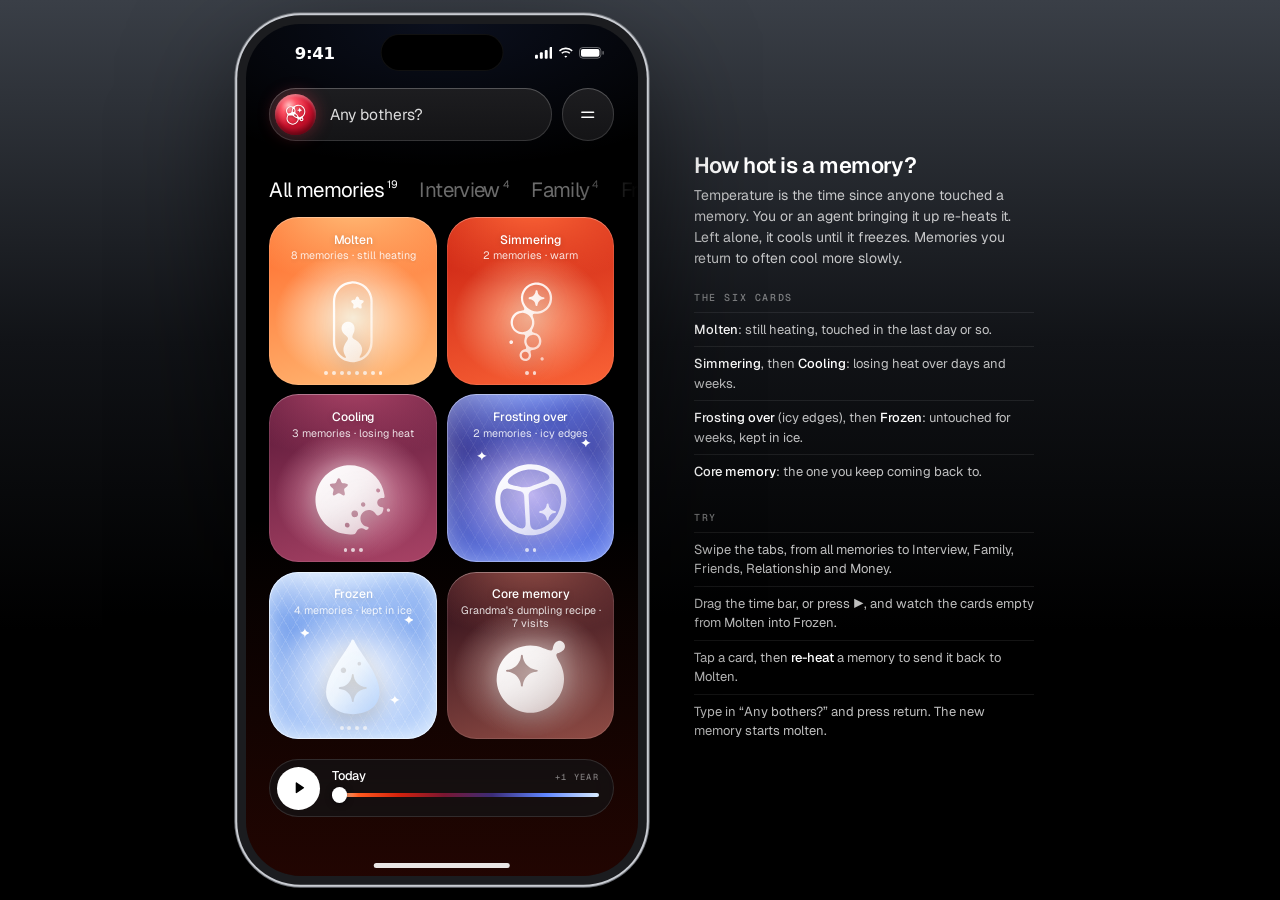
==== commit a03c1980: "Memories: rebuild as state cards in the meditation-app layout Six cards (Molten, Simmering, Cooling," ====
--- a/memories/index.html
+++ b/memories/index.html
@@ -10,12 +10,10 @@
 <style>
   :root {
     /* From the Figma file "Designing-Shits" (iPhone 17 - 9, node 94:4083). */
-    --night: #0f0100;            /* frame fill */
     --ember: rgb(212 34 12);     /* Heat band */
     --glow-blue: #2f5bff;        /* Thermal word · Glow blue */
     --glow-orange: #ff5a1f;      /* Thermal word · Glow orange */
     --glow-cream: #fff8ee;       /* Thermal word · Glow yellow */
-    --field: rgba(0 4 26 / 0.6); /* Composer field */
     --hairline: rgba(255 255 255 / 0.08);
     --geist: "Geist", ui-sans-serif, system-ui, sans-serif;
     --mono: "Geist Mono", ui-monospace, monospace;
@@ -24,8 +22,9 @@
   * { box-sizing: border-box; }
   html, body { margin: 0; height: 100%; }
   body {
-    background: #070302;
-    color: var(--glow-cream);
+    background: linear-gradient(#3a3f47, #111317 38%, #000 70%);
+    background-attachment: fixed;
+    color: #fff;
     font-family: var(--geist);
     -webkit-font-smoothing: antialiased;
   }
@@ -34,10 +33,8 @@
 
   .page {
     min-height: 100%;
-    display: flex;
-    align-items: center;
-    justify-content: center;
-    gap: 48px;
+    display: flex; align-items: center; justify-content: center;
+    gap: 56px;
     padding: 24px 16px;
   }
 
@@ -53,679 +50,502 @@
     --heat: 0.6;
     --frost: 0.4;
     position: relative;
-    width: 100%;
-    height: 100%;
+    width: 100%; height: 100%;
     overflow: hidden;
-    border-radius: calc(54 * var(--u));
-    background: var(--night);
-    box-shadow: 0 0 0 calc(10 * var(--u)) #1a1514, 0 0 0 calc(11 * var(--u)) #2c2522, 0 40px 120px rgba(0 0 0 / 0.6);
+    border-radius: calc(56 * var(--u));
+    background: #000;
+    box-shadow: 0 0 0 calc(9 * var(--u)) #1b1c1f, 0 0 0 calc(11 * var(--u)) #c9ccd2, 0 0 0 calc(12 * var(--u)) #6c6f75, 0 40px 120px rgba(0 0 0 / 0.7);
     isolation: isolate;
-    user-select: none;
-    -webkit-user-select: none;
+    user-select: none; -webkit-user-select: none;
   }
   .u { position: absolute; }
 
-  /* The whole space carries its temperature: heat pools at the bottom,
-     frost gathers at the top, and their balance follows the average memory. */
+  /* The space keeps its temperature, quietly: heat at the bottom, frost at the top. */
   .bg { position: absolute; inset: 0; z-index: -1; pointer-events: none; }
-  .horizon-glow {
-    position: absolute;
-    left: calc(-639 * var(--u)); top: calc(194 * var(--u));
-    width: calc(1686 * var(--u)); height: calc(1296 * var(--u));
-    border-radius: 50%;
-    background: radial-gradient(closest-side, rgba(255 90 31 / 0.55), rgba(212 34 12 / 0.28) 45%, rgba(15 1 0 / 0) 72%);
-    opacity: calc(0.15 + var(--heat) * 0.85);
-    translate: 0 calc((1 - var(--heat)) * 140 * var(--u));
-    transition: opacity 0.6s, translate 0.6s;
-  }
   .heat-band {
-    position: absolute; left: 0; right: 0;
-    top: calc(507 * var(--u)); height: calc(367 * var(--u));
+    position: absolute; left: 0; right: 0; bottom: 0; height: calc(367 * var(--u));
     background: linear-gradient(rgba(212 34 12 / 0), rgba(212 34 12 / 0.22));
-    opacity: calc(0.3 + var(--heat) * 1.4);
+    opacity: calc(var(--heat) * 1.3);
     transition: opacity 0.6s;
   }
   .frost-band {
-    position: absolute; left: 0; right: 0; top: 0;
-    height: calc(420 * var(--u));
-    background:
-      radial-gradient(120% 70% at 50% 0%, rgba(47 91 255 / 0.32), rgba(47 91 255 / 0) 70%),
-      linear-gradient(rgba(190 220 255 / 0.10), rgba(190 220 255 / 0));
-    opacity: calc(0.15 + var(--frost) * 1.1);
+    position: absolute; left: 0; right: 0; top: 0; height: calc(300 * var(--u));
+    background: radial-gradient(120% 70% at 50% 0%, rgba(95 134 255 / 0.22), rgba(95 134 255 / 0) 70%);
+    opacity: calc(var(--frost) * 1.2);
     transition: opacity 0.6s;
-  }
-  .film-grain {
-    position: absolute; inset: 0;
-    opacity: 0.07;
-    mix-blend-mode: screen;
-    background-image: url("data:image/svg+xml;utf8,<svg xmlns='http://www.w3.org/2000/svg' width='160' height='160'><filter id='n'><feTurbulence type='fractalNoise' baseFrequency='0.9' numOctaves='2' stitchTiles='stitch'/><feColorMatrix values='0 0 0 0 1  0 0 0 0 1  0 0 0 0 1  0 0 0 0.9 0'/></filter><rect width='100%' height='100%' filter='url(%23n)'/></svg>");
-    background-size: calc(160 * var(--u));
   }
 
   /* Status bar */
   .status {
     left: 0; right: 0; top: 0; height: calc(54 * var(--u));
     display: flex; align-items: center; justify-content: space-between;
-    padding: calc(6 * var(--u)) calc(34 * var(--u)) 0 calc(48 * var(--u));
-    font: 600 calc(17 * var(--u)) var(--sf);
-    letter-spacing: -0.02em;
+    padding: calc(6 * var(--u)) calc(34 * var(--u)) 0 calc(50 * var(--u));
+    font: 600 calc(17 * var(--u)) var(--sf); letter-spacing: -0.02em;
   }
   .status .island {
     position: absolute; left: 50%; top: calc(11 * var(--u));
     width: calc(124 * var(--u)); height: calc(36 * var(--u));
     translate: -50% 0; border-radius: 99px; background: #000;
+    box-shadow: 0 0 0 1px #111;
   }
   .status .icons { display: flex; gap: calc(6 * var(--u)); align-items: center; }
   .status svg { height: calc(12 * var(--u)); width: auto; fill: currentColor; }
 
-  /* Header: More · title · time-lapse */
-  .circle-btn {
-    width: calc(46 * var(--u)); height: calc(46 * var(--u));
-    border-radius: 50%;
+  /* ---------- Top: memory ball + "Any bothers?" pill, menu button ---------- */
+  .talk {
+    left: calc(24 * var(--u)); top: calc(66 * var(--u));
+    width: calc(290 * var(--u)); height: calc(54 * var(--u));
+    display: flex; align-items: center; gap: calc(12 * var(--u));
+    padding: 0 calc(16 * var(--u)) 0 calc(6 * var(--u));
+    border-radius: 99px;
+    background: linear-gradient(#1d1d20, #141416);
+    box-shadow: inset 0 0 0 1px rgba(255 255 255 / 0.14), inset 0 1px 0 rgba(255 255 255 / 0.12);
+    margin: 0;
+  }
+  .ball {
+    position: relative; flex: none;
+    width: calc(42 * var(--u)); height: calc(42 * var(--u));
+    border-radius: 50%; border: 0; padding: 0;
     display: grid; place-items: center;
-    background: rgba(255 248 238 / 0.06);
-    border: 1px solid var(--hairline);
-    backdrop-filter: blur(calc(8 * var(--u)));
-    -webkit-backdrop-filter: blur(calc(8 * var(--u)));
-    padding: 0;
-  }
-  .circle-btn svg { width: calc(20 * var(--u)); height: calc(20 * var(--u)); }
-  .more { left: calc(24 * var(--u)); top: calc(58 * var(--u)); }
-  .lapse { right: calc(24 * var(--u)); top: calc(58 * var(--u)); }
-  .lapse[aria-pressed="true"] { background: rgba(255 90 31 / 0.25); border-color: rgba(255 90 31 / 0.5); }
-  .title {
-    left: calc(80 * var(--u)); right: calc(80 * var(--u)); top: calc(60 * var(--u));
-    text-align: center;
-  }
-  .title h1 {
-    margin: 0;
-    font: 600 calc(19 * var(--u)) / 1.15 var(--geist);
-    letter-spacing: -0.02em;
-  }
-  .title p {
-    margin: calc(4 * var(--u)) 0 0;
-    font: 400 calc(12.5 * var(--u)) / 1.2 var(--geist);
-    color: rgba(255 248 238 / 0.55);
+    background: radial-gradient(circle at 34% 28%, #ffc2c2 0, #ff5466 20%, #d0122e 52%, #5a0010 100%);
+    box-shadow: inset 0 -3px 6px rgba(60 0 10 / 0.6), inset 0 2px 3px rgba(255 255 255 / 0.4), 0 0 calc(18 * var(--u)) rgba(255 60 80 / 0.35);
+  }
+  .ball svg { width: calc(24 * var(--u)); height: calc(24 * var(--u)); color: #fff; filter: drop-shadow(0 1px 1px rgba(90 0 10 / 0.5)); }
+  .ball.pulse { animation: ball-pulse 0.7s ease-out; }
+  @keyframes ball-pulse { 40% { scale: 1.18; filter: brightness(1.4); } }
+  .talk input {
+    flex: 1; min-width: 0; border: 0; outline: 0; background: none;
+    font: 400 calc(16 * var(--u)) var(--geist); color: #fff;
+  }
+  .talk input::placeholder { color: rgba(255 255 255 / 0.85); }
+  .menu {
+    right: calc(24 * var(--u)); top: calc(66 * var(--u));
+    width: calc(54 * var(--u)); height: calc(54 * var(--u));
+    border-radius: 50%; border: 0; padding: 0;
+    display: grid; place-items: center;
+    background: linear-gradient(#1d1d20, #141416);
+    box-shadow: inset 0 0 0 1px rgba(255 255 255 / 0.14), inset 0 1px 0 rgba(255 255 255 / 0.12);
+  }
+  .menu svg { width: calc(22 * var(--u)); height: calc(22 * var(--u)); }
+
+  /* ---------- Tabs: all memories, then by kind of event ---------- */
+  .tabs {
+    left: 0; top: calc(146 * var(--u));
+    width: calc(402 * var(--u)); height: calc(42 * var(--u));
+    display: flex; gap: calc(22 * var(--u));
+    padding: 0 calc(24 * var(--u));
+    overflow-x: auto; overflow-y: hidden;
+    scrollbar-width: none;
+    scroll-behavior: smooth;
+    -webkit-mask-image: linear-gradient(90deg, #000 85%, transparent);
+    mask-image: linear-gradient(90deg, #000 85%, transparent);
+  }
+  .tabs::-webkit-scrollbar { display: none; }
+  .tabs::after { content: ""; flex: none; width: calc(30 * var(--u)); }
+  .tabs button {
+    flex: none; border: 0; padding: calc(6 * var(--u)) 0 0; background: none;
+    font: 400 calc(21 * var(--u)) var(--geist); letter-spacing: -0.03em;
+    color: rgba(255 255 255 / 0.42);
     white-space: nowrap;
-  }
-  .title p b { font-weight: 500; }
-
-  /* View switcher: the pill toggle, four segments named after Lava icons */
-  .views {
-    left: calc(24 * var(--u)); top: calc(114 * var(--u));
-    width: calc(354 * var(--u)); height: calc(46 * var(--u));
-    border-radius: 99px;
-    background: var(--field);
-    border: 1px solid var(--hairline);
-    display: grid; grid-template-columns: repeat(4, 1fr);
-    padding: calc(3 * var(--u));
-    backdrop-filter: blur(calc(8 * var(--u)));
-    -webkit-backdrop-filter: blur(calc(8 * var(--u)));
-  }
-  .views .knob {
-    position: absolute; top: calc(3 * var(--u)); bottom: calc(3 * var(--u));
-    left: calc(3 * var(--u));
-    width: calc((354 - 8) / 4 * var(--u));
-    border-radius: 99px;
-    background: rgba(255 248 238 / 0.12);
-    box-shadow: inset 0 0 0 1px rgba(255 248 238 / 0.10);
-    transition: translate 0.35s cubic-bezier(0.2, 0.9, 0.25, 1);
-  }
-  .views button {
-    position: relative;
-    display: flex; align-items: center; justify-content: center; gap: calc(5 * var(--u));
-    background: none; border: 0; padding: 0;
-    font: 500 calc(11.5 * var(--u)) var(--geist);
-    color: rgba(255 248 238 / 0.5);
-    transition: color 0.2s;
-    white-space: nowrap;
-  }
-  .views button[aria-selected="true"] { color: var(--glow-cream); }
-  .views svg { width: calc(18 * var(--u)); height: calc(18 * var(--u)); flex: none; }
-
-  /* Content area: y 170–700 */
-  .content {
-    left: 0; top: calc(170 * var(--u));
-    width: calc(402 * var(--u)); height: calc(530 * var(--u));
-  }
-  .view { position: absolute; inset: 0; display: none; }
-  .view.on { display: block; animation: view-in 0.4s ease-out; }
-  @keyframes view-in { from { opacity: 0; filter: blur(4px); } }
-
-  /* ---------- A memory, wherever it is drawn ---------- */
-  .mem {
-    position: absolute;
-    background: none; border: 0; padding: 0;
-    translate: -50% -50%;
-    transition: left 0.45s cubic-bezier(0.3, 0.8, 0.3, 1), top 0.45s cubic-bezier(0.3, 0.8, 0.3, 1);
-  }
-  .orb {
-    position: relative;
-    display: grid; place-items: center;
-    width: calc(var(--s) * var(--u)); height: calc(var(--s) * var(--u));
-    border-radius: var(--br);
-    background:
-      radial-gradient(70% 70% at 35% 30%, var(--hi), transparent 70%),
-      radial-gradient(circle at 50% 60%, var(--core), var(--edge) 92%);
-    box-shadow:
-      0 0 calc(var(--t) * 34 * var(--u)) calc(var(--t) * 2 * var(--u)) var(--glow),
-      inset 0 0 0 1px rgba(255 255 255 / calc(0.06 + (1 - var(--t)) * 0.35));
-    transition: width 0.45s, height 0.45s, border-radius 0.6s, box-shadow 0.45s, background 0.45s;
-  }
-  .orb.liquid { animation: wobble var(--wob) ease-in-out infinite alternate; }
-  @keyframes wobble {
-    0%   { border-radius: 52% 48% 46% 54% / 50% 55% 45% 50%; }
-    50%  { border-radius: 45% 55% 56% 44% / 56% 44% 56% 44%; }
-    100% { border-radius: 55% 45% 50% 50% / 44% 52% 48% 56%; }
-  }
-  .orb .ink {
-    width: calc(var(--i, 24) * var(--u)); height: calc(var(--i, 24) * var(--u));
-    color: var(--ink);
-    position: relative; z-index: 2;
-  }
-  /* Ice: crystalline hatch, a bright rim and a blur, strongest when frozen */
-  .orb .frost {
-    position: absolute; inset: 0; border-radius: inherit; z-index: 1;
-    opacity: var(--ice);
-    background:
-      radial-gradient(60% 50% at 28% 22%, rgba(255 255 255 / 0.75), transparent 60%),
-      repeating-linear-gradient(60deg, rgba(255 255 255 / 0.16) 0 1px, transparent 1px 7px),
-      repeating-linear-gradient(-60deg, rgba(255 255 255 / 0.12) 0 1px, transparent 1px 9px);
-    box-shadow: inset 0 0 calc(10 * var(--u)) rgba(225 242 255 / 0.9), inset 0 0 0 1px rgba(235 247 255 / 0.85);
-    backdrop-filter: blur(calc(2 * var(--u)));
-    -webkit-backdrop-filter: blur(calc(2 * var(--u)));
-    transition: opacity 0.45s;
-  }
-  /* Molten: beads rising off the top, like the Rising Bubbles glyph */
-  .orb .beads { position: absolute; inset: 0; pointer-events: none; display: none; }
-  .orb.molten .beads { display: block; }
-  .orb .beads i {
-    position: absolute; left: 50%; bottom: 70%;
-    width: calc(6 * var(--u)); height: calc(6 * var(--u));
-    border-radius: 50%; background: var(--hi);
-    box-shadow: 0 0 calc(8 * var(--u)) var(--glow);
-    animation: bead 2.4s ease-in infinite;
-    opacity: 0;
-  }
-  .orb .beads i:nth-child(2) { left: 30%; width: calc(4 * var(--u)); height: calc(4 * var(--u)); animation-delay: 0.8s; }
-  .orb .beads i:nth-child(3) { left: 68%; width: calc(5 * var(--u)); height: calc(5 * var(--u)); animation-delay: 1.6s; }
-  @keyframes bead {
-    0%   { translate: 0 0; opacity: 0; }
-    20%  { opacity: 0.9; }
-    100% { translate: 0 calc(-30 * var(--u)); opacity: 0; scale: 0.4; }
-  }
-  .mem.fresh .orb { animation: born 0.9s cubic-bezier(0.2, 0.9, 0.3, 1.3) both, wobble var(--wob) ease-in-out infinite alternate; }
-  @keyframes born { from { scale: 0.2; filter: blur(8px) brightness(2); } }
-  .mem.reheat .orb { animation: reheat 1.1s ease-out; }
-  @keyframes reheat {
-    0%   { filter: brightness(3) saturate(1.5); scale: 1.25; }
-    100% { filter: none; scale: 1; }
-  }
-
-  /* Label chip under an orb (like the "Fuji 富士" chips in the reference) */
-  .tag {
-    position: absolute; left: 50%; top: calc(100% + 6 * var(--u));
-    translate: -50% 0;
-    display: flex; align-items: center; gap: calc(5 * var(--u));
-    padding: calc(4 * var(--u)) calc(8 * var(--u)) calc(4 * var(--u)) calc(9 * var(--u));
-    border-radius: 99px;
-    background: rgba(10 4 6 / 0.55);
-    border: 1px solid var(--hairline);
-    backdrop-filter: blur(calc(6 * var(--u)));
-    -webkit-backdrop-filter: blur(calc(6 * var(--u)));
-    font: 500 calc(11 * var(--u)) / 1 var(--geist);
-    white-space: nowrap;
-    max-width: calc(112 * var(--u));
-    opacity: calc(0.55 + var(--t) * 0.45);
-    transition: opacity 0.45s;
-  }
-  .tag b { font-weight: 500; overflow: hidden; text-overflow: ellipsis; }
-  .mem.iced .tag { display: none; }
-  .tag i {
-    font: 500 calc(10 * var(--u)) var(--mono); font-style: normal;
-    color: var(--deg);
-  }
-
-  /* ---------- Lava Lamp view (thermal map) ---------- */
-  .lamp-scale {
-    position: absolute; left: calc(10 * var(--u)); top: calc(8 * var(--u)); bottom: calc(10 * var(--u));
-    width: calc(3 * var(--u)); border-radius: 99px;
-    background: linear-gradient(#d9ecff, #5f86ff 20%, #3b2c78 42%, #7a1631 58%, #d4220c 75%, #ff5a1f 90%, #ffe7c2);
-    opacity: 0.55;
-  }
-  .lamp-label {
-    position: absolute; left: calc(20 * var(--u));
-    font: 500 calc(9 * var(--u)) var(--mono); letter-spacing: 0.12em; text-transform: uppercase;
-    color: rgba(255 248 238 / 0.4);
-  }
-
-  /* ---------- Bubble Foam view (gradient cards) ---------- */
-  .scroll {
-    position: absolute; inset: 0;
-    overflow-y: auto; overflow-x: hidden;
-    scrollbar-width: none;
-    padding: 0 calc(24 * var(--u)) calc(24 * var(--u));
-    -webkit-mask-image: linear-gradient(transparent, #000 calc(14 * var(--u)), #000 calc(100% - 24 * var(--u)), transparent);
-    mask-image: linear-gradient(transparent, #000 calc(14 * var(--u)), #000 calc(100% - 24 * var(--u)), transparent);
-  }
-  .scroll::-webkit-scrollbar { display: none; }
-  .group-head {
-    display: flex; align-items: baseline; gap: calc(4 * var(--u));
-    margin: calc(18 * var(--u)) 0 calc(10 * var(--u));
-    font: 500 calc(20 * var(--u)) var(--geist); letter-spacing: -0.02em;
-  }
-  .group-head sup { font-size: calc(11 * var(--u)); color: rgba(255 248 238 / 0.5); }
-  .group-head small {
-    margin-left: auto;
-    font: 400 calc(11 * var(--u)) var(--geist); color: rgba(255 248 238 / 0.45);
-  }
-  .grid { display: grid; grid-template-columns: 1fr 1fr; gap: calc(10 * var(--u)); }
+    transition: color 0.25s;
+  }
+  .tabs button sup {
+    font-size: calc(11 * var(--u)); letter-spacing: 0;
+    margin-left: calc(3 * var(--u)); vertical-align: calc(9 * var(--u));
+  }
+  .tabs button[aria-selected="true"] { color: #fff; }
+
+  /* ---------- The six cards ---------- */
+  .grid {
+    left: calc(24 * var(--u)); top: calc(198 * var(--u));
+    width: calc(354 * var(--u));
+    display: grid; grid-template-columns: 1fr 1fr; gap: calc(10 * var(--u));
+  }
   .card {
     position: relative; overflow: hidden;
-    height: calc(var(--h) * var(--u));
-    border-radius: calc(26 * var(--u));
-    border: 0; padding: calc(14 * var(--u));
-    text-align: center;
+    height: calc(172 * var(--u));
+    border: 0; padding: calc(16 * var(--u)) calc(10 * var(--u)) 0;
+    border-radius: calc(30 * var(--u));
+    display: flex; flex-direction: column; align-items: center;
+    color: #fff; text-align: center;
     background:
-      radial-gradient(110% 80% at 50% 105%, var(--core2), transparent 70%),
-      radial-gradient(90% 70% at 15% -5%, var(--core), transparent 70%),
-      radial-gradient(90% 70% at 100% 40%, var(--edge2), transparent 70%),
-      var(--edge);
-    box-shadow: 0 calc(10 * var(--u)) calc(30 * var(--u)) calc(-12 * var(--u)) var(--glow), inset 0 0 0 1px rgba(255 255 255 / 0.08);
-    color: var(--txt);
-    display: flex; flex-direction: column; align-items: center;
-  }
-  .card .name { font: 500 calc(13 * var(--u)) / 1.2 var(--geist); letter-spacing: -0.01em; text-wrap: balance; }
-  .card .meta { margin-top: calc(3 * var(--u)); font: 400 calc(11 * var(--u)) var(--geist); opacity: 0.7; }
-  .card .ink { width: calc(32 * var(--u)); height: calc(32 * var(--u)); margin: auto 0; color: var(--txt); opacity: 0.9; }
-  .card .deg { font: 500 calc(10 * var(--u)) var(--mono); letter-spacing: 0.08em; opacity: 0.75; }
-  .card .frost { position: absolute; inset: 0; opacity: var(--ice); pointer-events: none;
+      radial-gradient(62% 52% at 50% 60%, var(--glow), transparent 75%),
+      radial-gradient(120% 70% at 50% -10%, var(--c2), transparent 70%),
+      linear-gradient(165deg, var(--c1), var(--c2) 110%);
+    box-shadow: inset 0 0 0 1px rgba(255 255 255 / 0.10), inset 0 calc(1 * var(--u)) 0 rgba(255 255 255 / 0.25);
+    transition: opacity 0.4s, filter 0.4s, transform 0.2s;
+  }
+  .card:active { transform: scale(0.97); }
+  .card.empty { opacity: 0.38; filter: saturate(0.5); }
+  .card .name { font: 500 calc(12.5 * var(--u)) / 1.2 var(--geist); letter-spacing: -0.01em; text-shadow: 0 1px 6px rgba(0 0 0 / 0.18); }
+  .card .meta { margin-top: calc(2 * var(--u)); font: 400 calc(11 * var(--u)) / 1.25 var(--geist); opacity: 0.85; text-shadow: 0 1px 6px rgba(0 0 0 / 0.18);
+    max-width: 100%; overflow: hidden; text-overflow: ellipsis; white-space: nowrap; }
+  .card .meta.two { white-space: normal; display: -webkit-box; -webkit-line-clamp: 2; -webkit-box-orient: vertical; }
+
+  /* The Lava glyph as a glass object, like the 3D shapes in the reference */
+  .glyph {
+    position: relative; z-index: 1;
+    width: calc(96 * var(--u)); height: calc(96 * var(--u));
+    margin-top: auto; margin-bottom: calc(16 * var(--u));
+    filter: drop-shadow(0 calc(8 * var(--u)) calc(10 * var(--u)) rgba(0 0 0 / 0.22)) drop-shadow(0 0 calc(10 * var(--u)) rgba(255 255 255 / 0.45));
+  }
+  .glyph svg { width: 100%; height: 100%; overflow: visible; display: block; }
+  .card[data-key="molten"] .glyph svg { animation: melt 2.6s ease-in-out infinite; }
+  .card[data-key="simmer"] .glyph svg { animation: melt 4.2s ease-in-out infinite; }
+  .card[data-key="cooling"] .glyph svg { animation: drift 8s ease-in-out infinite; }
+  .card[data-key="core"] .glyph svg { animation: float 5s ease-in-out infinite; }
+  .card.empty .glyph svg { animation: none !important; }
+  @keyframes melt {
+    0%, 100% { transform: translateY(0) scale(1, 1); }
+    35% { transform: translateY(calc(-3 * var(--u))) scale(0.96, 1.05); }
+    70% { transform: translateY(calc(1 * var(--u))) scale(1.05, 0.95); }
+  }
+  @keyframes drift { 50% { transform: translateY(calc(-3 * var(--u))) rotate(-4deg); } }
+  @keyframes float { 50% { transform: translateY(calc(-5 * var(--u))); } }
+
+  /* Molten beads rising off the glyph */
+  .beads { position: absolute; left: 50%; bottom: calc(80 * var(--u)); width: 0; height: 0; z-index: 2; pointer-events: none; }
+  .beads i {
+    position: absolute; left: 0; top: 0;
+    width: calc(7 * var(--u)); height: calc(7 * var(--u)); border-radius: 50%;
+    background: radial-gradient(circle at 35% 30%, #fff, rgba(255 255 255 / 0.5));
+    box-shadow: 0 0 calc(8 * var(--u)) rgba(255 255 255 / 0.8);
+    opacity: 0;
+    animation: bead var(--bd, 2.4s) ease-in infinite;
+  }
+  .beads i:nth-child(2) { left: calc(-22 * var(--u)); width: calc(5 * var(--u)); height: calc(5 * var(--u)); animation-delay: 0.8s; }
+  .beads i:nth-child(3) { left: calc(18 * var(--u)); width: calc(4 * var(--u)); height: calc(4 * var(--u)); animation-delay: 1.6s; }
+  @keyframes bead {
+    0% { translate: 0 0; opacity: 0; }
+    20% { opacity: 1; }
+    100% { translate: 0 calc(-44 * var(--u)); opacity: 0; scale: 0.5; }
+  }
+  .card[data-key="simmer"] .beads { --bd: 3.6s; }
+  .card[data-key="simmer"] .beads i:nth-child(3) { display: none; }
+
+  /* Ice: crystal hatch, a bright rim and sparkles */
+  .card .frost {
+    position: absolute; inset: 0; border-radius: inherit; pointer-events: none;
     background:
-      radial-gradient(70% 40% at 30% 0%, rgba(255 255 255 / 0.55), transparent 70%),
-      repeating-linear-gradient(60deg, rgba(255 255 255 / 0.12) 0 1px, transparent 1px 8px),
-      repeating-linear-gradient(-60deg, rgba(255 255 255 / 0.09) 0 1px, transparent 1px 11px);
-    box-shadow: inset 0 0 calc(18 * var(--u)) rgba(225 242 255 / 0.8), inset 0 0 0 1px rgba(235 247 255 / 0.7);
-    border-radius: inherit;
-  }
-  .card > :not(.frost) { position: relative; }
-
-  /* ---------- Star Orbit view (radial core) ---------- */
-  .orbit-svg { position: absolute; inset: 0; width: 100%; height: 100%; overflow: visible; }
-  .ring-label {
-    position: absolute; translate: -50% -50%;
-    font: 500 calc(8.5 * var(--u)) var(--mono); letter-spacing: 0.14em; text-transform: uppercase;
-    color: rgba(255 248 238 / 0.38);
-    padding: 0 calc(4 * var(--u));
-    background: var(--night);
-    white-space: nowrap;
-  }
-  .core-head {
-    position: absolute; left: 50%; translate: -50% 0;
-    width: calc(320 * var(--u));
-    text-align: center;
-    pointer-events: none;
-  }
-  .core-head > span {
-    font: 500 calc(9 * var(--u)) var(--mono); letter-spacing: 0.16em; text-transform: uppercase;
-    color: rgba(255 248 238 / 0.42);
-  }
-  .core-word {
-    margin-top: calc(6 * var(--u));
-    font: 700 calc(22 * var(--u)) / 1 var(--geist); letter-spacing: -0.045em;
-  }
+      radial-gradient(70% 40% at 25% 0%, rgba(255 255 255 / 0.45), transparent 70%),
+      repeating-linear-gradient(60deg, rgba(255 255 255 / 0.13) 0 1px, transparent 1px 9px),
+      repeating-linear-gradient(-60deg, rgba(255 255 255 / 0.10) 0 1px, transparent 1px 12px);
+    box-shadow: inset 0 0 calc(22 * var(--u)) rgba(235 246 255 / 0.85), inset 0 0 0 1px rgba(240 248 255 / 0.7);
+    opacity: var(--ice, 0);
+  }
+  .spark {
+    position: absolute; z-index: 2; color: #fff; pointer-events: none;
+    width: calc(10 * var(--u)); height: calc(10 * var(--u));
+    animation: twinkle 2.8s ease-in-out infinite;
+  }
+  @keyframes twinkle { 50% { opacity: 0.25; scale: 0.6; } }
+  .card .count-dots { position: absolute; left: 0; right: 0; bottom: calc(10 * var(--u)); display: flex; justify-content: center; gap: calc(4 * var(--u)); }
+  .card .count-dots i { width: calc(4 * var(--u)); height: calc(4 * var(--u)); border-radius: 50%; background: rgba(255 255 255 / 0.75); }
+  .card.bump { animation: bump 0.8s ease-out; }
+  @keyframes bump { 30% { transform: scale(1.04); filter: brightness(1.35); } }
+
+  /* ---------- Time bar ---------- */
+  .timebar {
+    left: calc(24 * var(--u)); top: calc(754 * var(--u));
+    width: calc(354 * var(--u)); height: calc(60 * var(--u));
+    display: flex; align-items: center; gap: calc(12 * var(--u));
+    padding: 0 calc(16 * var(--u)) 0 calc(8 * var(--u));
+    border-radius: 99px;
+    background: rgba(20 20 22 / 0.72);
+    box-shadow: inset 0 0 0 1px rgba(255 255 255 / 0.12);
+    backdrop-filter: blur(16px); -webkit-backdrop-filter: blur(16px);
+  }
+  .play {
+    flex: none; width: calc(44 * var(--u)); height: calc(44 * var(--u));
+    border-radius: 50%; border: 0; padding: 0;
+    display: grid; place-items: center;
+    background: #fff; color: #000;
+  }
+  .play svg { width: calc(18 * var(--u)); height: calc(18 * var(--u)); }
+  .timebar .col { flex: 1; min-width: 0; }
+  .timebar .row { display: flex; justify-content: space-between; align-items: baseline; }
+  .timebar output { font: 500 calc(13 * var(--u)) var(--geist); letter-spacing: -0.01em; }
+  .timebar .row span { font: 500 calc(9 * var(--u)) var(--mono); letter-spacing: 0.14em; text-transform: uppercase; color: rgba(255 255 255 / 0.45); }
+  .timebar input {
+    -webkit-appearance: none; appearance: none;
+    width: 100%; height: calc(20 * var(--u)); margin: calc(2 * var(--u)) 0 0;
+    background: transparent; cursor: ew-resize;
+  }
+  .timebar input::-webkit-slider-runnable-track {
+    height: calc(4 * var(--u)); border-radius: 99px;
+    background: linear-gradient(90deg, #ffe7c2, #ff5a1f 10%, #d4220c 25%, #7a1631 42%, #3b2c78 60%, #5f86ff 80%, #d9ecff);
+  }
+  .timebar input::-moz-range-track {
+    height: calc(4 * var(--u)); border-radius: 99px;
+    background: linear-gradient(90deg, #ffe7c2, #ff5a1f 10%, #d4220c 25%, #7a1631 42%, #3b2c78 60%, #5f86ff 80%, #d9ecff);
+  }
+  .timebar input::-webkit-slider-thumb {
+    -webkit-appearance: none;
+    width: calc(16 * var(--u)); height: calc(16 * var(--u)); margin-top: calc(-6 * var(--u));
+    border-radius: 50%; background: #fff; box-shadow: 0 1px 6px rgba(0 0 0 / 0.5);
+  }
+  .timebar input::-moz-range-thumb {
+    width: calc(16 * var(--u)); height: calc(16 * var(--u)); border: 0;
+    border-radius: 50%; background: #fff; box-shadow: 0 1px 6px rgba(0 0 0 / 0.5);
+  }
+  .home {
+    left: 50%; bottom: calc(8 * var(--u)); translate: -50% 0;
+    width: calc(140 * var(--u)); height: calc(5 * var(--u));
+    border-radius: 99px; background: rgba(255 255 255 / 0.9);
+  }
+
+  /* ---------- Sheet: the memories inside a card ---------- */
+  .scrim {
+    position: absolute; inset: 0; z-index: 10;
+    background: rgba(0 0 0 / 0.5);
+    opacity: 0; pointer-events: none; transition: opacity 0.3s;
+  }
+  .sheet {
+    position: absolute; left: calc(8 * var(--u)); right: calc(8 * var(--u)); bottom: calc(8 * var(--u));
+    max-height: calc(640 * var(--u));
+    z-index: 11;
+    display: flex; flex-direction: column;
+    border-radius: calc(46 * var(--u));
+    padding: calc(24 * var(--u)) calc(20 * var(--u)) calc(18 * var(--u));
+    background:
+      radial-gradient(90% 50% at 50% 0%, var(--sheet-tint, transparent), transparent 70%),
+      rgba(22 22 24 / 0.9);
+    box-shadow: inset 0 0 0 1px rgba(255 255 255 / 0.12);
+    backdrop-filter: blur(24px) saturate(1.4); -webkit-backdrop-filter: blur(24px) saturate(1.4);
+    translate: 0 110%;
+    transition: translate 0.45s cubic-bezier(0.2, 0.9, 0.25, 1);
+  }
+  .phone.sheet-open .scrim { opacity: 1; pointer-events: auto; }
+  .phone.sheet-open .sheet { translate: 0 0; }
+  .sheet .grab { flex: none; width: calc(36 * var(--u)); height: calc(5 * var(--u)); border-radius: 99px; background: rgba(255 255 255 / 0.25); margin: calc(-12 * var(--u)) auto calc(14 * var(--u)); }
+  .sheet .kicker { display: flex; align-items: center; gap: calc(6 * var(--u)); font: 500 calc(10 * var(--u)) var(--mono); letter-spacing: 0.16em; text-transform: uppercase; color: rgba(255 255 255 / 0.6); }
+  .sheet .kicker svg { width: calc(18 * var(--u)); height: calc(18 * var(--u)); color: #fff; }
+  .sheet h2 { margin: calc(10 * var(--u)) 0 0; font: 700 calc(32 * var(--u)) / 1 var(--geist); letter-spacing: -0.045em; }
+  .sheet .desc { margin: calc(10 * var(--u)) 0 0; font: 400 calc(13 * var(--u)) / 1.4 var(--geist); color: rgba(255 255 255 / 0.7); }
+  .sheet .desc em { font-style: normal; color: rgba(255 255 255 / 0.45); }
+  .sheet .list { margin: calc(14 * var(--u)) calc(-6 * var(--u)) 0; padding: 0 calc(6 * var(--u)); overflow-y: auto; scrollbar-width: none; min-height: 0; flex: 1; }
+  .sheet .list::-webkit-scrollbar { display: none; }
+  .item {
+    display: flex; align-items: center; gap: calc(12 * var(--u));
+    padding: calc(10 * var(--u)) calc(10 * var(--u)) calc(10 * var(--u)) calc(10 * var(--u));
+    margin-bottom: calc(6 * var(--u));
+    border-radius: calc(22 * var(--u));
+    background: rgba(255 255 255 / 0.05);
+    transition: opacity 0.35s, transform 0.35s;
+  }
+  .item.leaving { opacity: 0; transform: translateX(30%); }
+  .dot {
+    position: relative; flex: none; overflow: hidden;
+    width: calc(34 * var(--u)); height: calc(34 * var(--u));
+    border-radius: var(--br);
+    background: radial-gradient(70% 70% at 35% 30%, var(--hi), transparent 70%), radial-gradient(circle at 50% 60%, var(--core), var(--edge) 95%);
+    box-shadow: 0 0 calc(var(--t) * 16 * var(--u)) var(--glowc);
+  }
+  .dot::after { content: ""; position: absolute; inset: 0; border-radius: inherit; opacity: var(--ice);
+    background: repeating-linear-gradient(60deg, rgba(255 255 255 / 0.25) 0 1px, transparent 1px 5px);
+    box-shadow: inset 0 0 0 1px rgba(240 248 255 / 0.8); }
+  .item .txt { flex: 1; min-width: 0; }
+  .item b { display: block; font: 500 calc(14 * var(--u)) / 1.25 var(--geist); white-space: nowrap; overflow: hidden; text-overflow: ellipsis; }
+  .item small { display: block; margin-top: calc(2 * var(--u)); font: 400 calc(11.5 * var(--u)) / 1.3 var(--geist); color: rgba(255 255 255 / 0.55); white-space: nowrap; overflow: hidden; text-overflow: ellipsis; }
+  .item .deg { font: 500 calc(11 * var(--u)) var(--mono); color: var(--degc); }
+  .item .re {
+    flex: none; width: calc(38 * var(--u)); height: calc(38 * var(--u));
+    border-radius: 50%; border: 0; padding: 0;
+    display: grid; place-items: center;
+    background: #fff; color: #1b0700;
+  }
+  .item .re svg { width: calc(20 * var(--u)); height: calc(20 * var(--u)); }
+  .sheet .none { padding: calc(24 * var(--u)) 0; text-align: center; font: 400 calc(13 * var(--u)) var(--geist); color: rgba(255 255 255 / 0.5); }
+  .sheet .close {
+    flex: none; margin-top: calc(10 * var(--u)); height: calc(50 * var(--u));
+    border-radius: 99px; border: 0;
+    background: rgba(255 255 255 / 0.08); box-shadow: inset 0 0 0 1px rgba(255 255 255 / 0.1);
+    font: 500 calc(15 * var(--u)) var(--geist);
+  }
+  .toast {
+    position: absolute; left: 50%; top: calc(-46 * var(--u)); translate: -50% 0;
+    padding: calc(9 * var(--u)) calc(14 * var(--u));
+    border-radius: 99px; background: #fff; color: #1b0700;
+    font: 500 calc(12.5 * var(--u)) var(--geist); white-space: nowrap;
+    max-width: calc(360 * var(--u)); overflow: hidden; text-overflow: ellipsis;
+    opacity: 0; transition: opacity 0.3s, translate 0.3s; pointer-events: none;
+  }
+  .toast.on { opacity: 1; translate: -50% calc(-4 * var(--u)); }
 
   /* Thermal word: three stacked copies, blue · orange · cream (Figma 94:4107) */
   .thermal { display: grid; }
   .thermal > span { grid-area: 1 / 1; }
-  .thermal .g-blue   { color: var(--far, var(--glow-blue));     filter: blur(calc(12 * var(--u))); }
-  .thermal .g-orange { color: var(--mid, var(--glow-orange));   filter: blur(calc(5.5 * var(--u))); }
-  .thermal .g-cream  { color: var(--near, var(--glow-cream));   filter: blur(calc(1.5 * var(--u))); }
-
-  /* ---------- Memory Chain view (strata) ---------- */
-  .chain .scroll { padding-top: calc(16 * var(--u)); }
-  .chain-note {
-    font: 500 calc(9 * var(--u)) var(--mono); letter-spacing: 0.14em; text-transform: uppercase;
-    color: rgba(255 248 238 / 0.4);
-    display: flex; justify-content: space-between;
-    margin: calc(4 * var(--u)) calc(4 * var(--u)) calc(10 * var(--u));
-  }
-  .layer {
-    position: relative; overflow: hidden;
-    display: flex; align-items: center; gap: calc(10 * var(--u));
-    width: 100%;
-    height: calc(var(--h) * var(--u));
-    margin-bottom: calc(5 * var(--u));
-    padding: 0 calc(14 * var(--u));
-    border: 0;
-    border-radius: calc(var(--r) * var(--u));
-    text-align: left;
-    color: var(--txt);
-    background:
-      radial-gradient(60% 140% at 0% 50%, var(--core), transparent 75%),
-      linear-gradient(90deg, var(--edge2), var(--edge));
-    box-shadow: 0 0 calc(var(--t) * 22 * var(--u)) calc(-4 * var(--u)) var(--glow), inset 0 0 0 1px rgba(255 255 255 / 0.07);
-    transition: height 0.45s, border-radius 0.45s;
-  }
-  .layer .ink { width: calc(var(--i) * var(--u)); height: calc(var(--i) * var(--u)); flex: none; }
-  .layer .name { flex: 1; min-width: 0; font: 500 calc(var(--fs) * var(--u)) / 1.15 var(--geist); white-space: nowrap; overflow: hidden; text-overflow: ellipsis; }
-  .layer .meta { font: 400 calc(10.5 * var(--u)) var(--mono); opacity: 0.7; white-space: nowrap; }
-  .layer .frost { position: absolute; inset: 0; opacity: var(--ice); pointer-events: none; border-radius: inherit;
-    background: repeating-linear-gradient(90deg, rgba(255 255 255 / 0.10) 0 1px, transparent 1px 5px),
-      linear-gradient(rgba(255 255 255 / 0.25), transparent 60%);
-    box-shadow: inset 0 0 0 1px rgba(235 247 255 / 0.6);
-  }
-  .layer > :not(.frost) { position: relative; }
-
-  /* ---------- Time scrub ---------- */
-  .scrub {
-    left: calc(24 * var(--u)); top: calc(706 * var(--u));
-    width: calc(354 * var(--u)); height: calc(56 * var(--u));
-  }
-  .scrub .row {
-    display: flex; justify-content: space-between; align-items: baseline;
-    font: 500 calc(9 * var(--u)) var(--mono); letter-spacing: 0.14em; text-transform: uppercase;
-    color: rgba(255 248 238 / 0.42);
-  }
-  .scrub .row output {
-    font: 500 calc(12 * var(--u)) var(--geist); letter-spacing: -0.01em; text-transform: none;
-    color: var(--glow-cream);
-  }
-  .scrub input {
-    -webkit-appearance: none; appearance: none;
-    width: 100%; height: calc(28 * var(--u)); margin: calc(4 * var(--u)) 0 0;
-    background: transparent;
-    cursor: ew-resize;
-  }
-  .scrub input::-webkit-slider-runnable-track {
-    height: calc(6 * var(--u)); border-radius: 99px;
-    background: linear-gradient(90deg, #ffe7c2, #ff5a1f 10%, #d4220c 25%, #7a1631 42%, #3b2c78 60%, #5f86ff 80%, #d9ecff);
-  }
-  .scrub input::-moz-range-track {
-    height: calc(6 * var(--u)); border-radius: 99px;
-    background: linear-gradient(90deg, #ffe7c2, #ff5a1f 10%, #d4220c 25%, #7a1631 42%, #3b2c78 60%, #5f86ff 80%, #d9ecff);
-  }
-  .scrub input::-webkit-slider-thumb {
-    -webkit-appearance: none;
-    width: calc(22 * var(--u)); height: calc(22 * var(--u)); margin-top: calc(-8 * var(--u));
-    border-radius: 50%; background: var(--glow-cream);
-    box-shadow: 0 0 0 calc(4 * var(--u)) rgba(255 248 238 / 0.18), 0 2px 10px rgba(0 0 0 / 0.5);
-  }
-  .scrub input::-moz-range-thumb {
-    width: calc(22 * var(--u)); height: calc(22 * var(--u)); border: 0;
-    border-radius: 50%; background: var(--glow-cream);
-    box-shadow: 0 0 0 calc(4 * var(--u)) rgba(255 248 238 / 0.18), 0 2px 10px rgba(0 0 0 / 0.5);
-  }
-
-  /* ---------- Composer (Figma 94:4094) ---------- */
-  .composer {
-    left: calc(24 * var(--u)); top: calc(780 * var(--u));
-    width: calc(354 * var(--u)); height: calc(52 * var(--u));
-    display: flex; gap: calc(12 * var(--u));
-    margin: 0;
-  }
-  .field {
-    position: relative; flex: 1;
-    display: flex; align-items: center; gap: calc(10 * var(--u));
-    padding: 0 calc(16 * var(--u));
-    border-radius: calc(56 * var(--u));
-    background: var(--field);
-    border: 0.84px solid var(--hairline);
-    backdrop-filter: blur(8.4px);
-    -webkit-backdrop-filter: blur(8.4px);
-  }
-  .field svg { width: calc(22 * var(--u)); height: calc(22 * var(--u)); flex: none; opacity: 0.8; }
-  .field input {
-    flex: 1; min-width: 0;
-    border: 0; outline: 0; background: none;
-    font: 400 calc(16 * var(--u)) var(--geist);
-    color: var(--glow-cream);
-  }
-  .field input::placeholder { color: rgba(255 255 255 / 0.5); }
-  .mic {
-    width: calc(52 * var(--u)); height: calc(52 * var(--u)); flex: none;
-    border-radius: 50%; border: 0; padding: 0;
-    display: grid; place-items: center;
-    background: radial-gradient(circle at 50% 120%, #c4501e, #2a0a04 60%, #120302);
-    box-shadow: inset 0 1px 0 rgba(255 255 255 / 0.18), 0 0 calc(24 * var(--u)) rgba(255 90 31 / 0.35);
-  }
-  .mic svg { width: calc(22 * var(--u)); height: calc(22 * var(--u)); }
-  .home {
-    left: 50%; bottom: calc(8 * var(--u)); translate: -50% 0;
-    width: calc(140 * var(--u)); height: calc(5 * var(--u));
-    border-radius: 99px; background: rgba(255 248 238 / 0.85);
-  }
-
-  /* ---------- Detail sheet ---------- */
-  .scrim {
-    position: absolute; inset: 0; z-index: 10;
-    background: rgba(5 2 2 / 0.45);
-    opacity: 0; pointer-events: none;
-    transition: opacity 0.3s;
-  }
-  .sheet {
-    position: absolute; left: calc(10 * var(--u)); right: calc(10 * var(--u)); bottom: calc(10 * var(--u));
-    z-index: 11;
-    border-radius: calc(44 * var(--u));
-    padding: calc(26 * var(--u)) calc(24 * var(--u)) calc(22 * var(--u));
-    background: rgba(18 8 8 / 0.82);
-    border: 1px solid var(--hairline);
-    backdrop-filter: blur(24px) saturate(1.4);
-    -webkit-backdrop-filter: blur(24px) saturate(1.4);
-    translate: 0 110%;
-    transition: translate 0.45s cubic-bezier(0.2, 0.9, 0.25, 1);
-  }
-  .phone.sheet-open .scrim { opacity: 1; pointer-events: auto; }
-  .phone.sheet-open .sheet { translate: 0 0; }
-  .sheet .grab { width: calc(36 * var(--u)); height: calc(5 * var(--u)); border-radius: 99px; background: rgba(255 248 238 / 0.25); margin: calc(-14 * var(--u)) auto calc(16 * var(--u)); }
-  .sheet .stage-line { font: 500 calc(10 * var(--u)) var(--mono); letter-spacing: 0.16em; text-transform: uppercase; color: var(--deg); display: flex; align-items: center; gap: calc(6 * var(--u)); }
-  .sheet .stage-line svg { width: calc(18 * var(--u)); height: calc(18 * var(--u)); }
-  .sheet .deg-big { margin: calc(10 * var(--u)) 0 calc(4 * var(--u)); font: 700 calc(64 * var(--u)) / 0.92 var(--geist); letter-spacing: -0.05em; }
-  .sheet h2 { margin: calc(10 * var(--u)) 0 0; font: 600 calc(21 * var(--u)) / 1.15 var(--geist); letter-spacing: -0.02em; }
-  .sheet .who { margin: calc(6 * var(--u)) 0 0; font: 400 calc(13 * var(--u)) / 1.35 var(--geist); color: rgba(255 248 238 / 0.6); }
-  .sheet .desc {
-    margin: calc(16 * var(--u)) 0 0; padding: calc(12 * var(--u)) calc(14 * var(--u));
-    border-radius: calc(18 * var(--u)); background: rgba(255 248 238 / 0.05);
-    font: 400 calc(12.5 * var(--u)) / 1.4 var(--geist); color: rgba(255 248 238 / 0.75);
-  }
-  .sheet .desc em { font-style: normal; color: rgba(255 248 238 / 0.45); display: block; margin-bottom: calc(3 * var(--u)); font: 500 calc(9 * var(--u)) var(--mono); letter-spacing: 0.14em; text-transform: uppercase; }
-  .sheet .actions { display: flex; gap: calc(10 * var(--u)); margin-top: calc(18 * var(--u)); }
-  .sheet .actions button {
-    flex: 1; height: calc(52 * var(--u)); border-radius: 99px;
-    display: flex; align-items: center; justify-content: center; gap: calc(8 * var(--u));
-    font: 500 calc(15 * var(--u)) var(--geist);
-    border: 1px solid var(--hairline);
-    background: rgba(255 248 238 / 0.07);
-  }
-  .sheet .actions .primary { background: var(--glow-cream); color: #1b0700; border-color: transparent; }
-  .sheet .actions svg { width: calc(22 * var(--u)); height: calc(22 * var(--u)); }
+  .thermal .g-blue   { color: var(--far, var(--glow-blue));   filter: blur(calc(12 * var(--u))); }
+  .thermal .g-orange { color: var(--mid, var(--glow-orange)); filter: blur(calc(5.5 * var(--u))); }
+  .thermal .g-cream  { color: var(--near, var(--glow-cream)); filter: blur(calc(1.2 * var(--u))); }
 
   /* ---------- Notes beside the phone ---------- */
-  .notes {
-    width: 340px; flex: none;
-    color: rgba(255 248 238 / 0.78);
-    font: 400 14px / 1.5 var(--geist);
-  }
-  .notes h2 { margin: 0 0 6px; font: 600 22px / 1.2 var(--geist); letter-spacing: -0.02em; color: var(--glow-cream); }
-  .notes h3 { margin: 22px 0 8px; font: 500 10px var(--mono); letter-spacing: 0.16em; text-transform: uppercase; color: rgba(255 248 238 / 0.45); }
+  .notes { width: 340px; flex: none; color: rgba(255 255 255 / 0.75); font: 400 14px / 1.5 var(--geist); }
+  .notes h2 { margin: 0 0 6px; font: 600 22px / 1.2 var(--geist); letter-spacing: -0.02em; color: #fff; }
+  .notes h3 { margin: 22px 0 8px; font: 500 10px var(--mono); letter-spacing: 0.16em; text-transform: uppercase; color: rgba(255 255 255 / 0.45); }
   .notes p { margin: 0 0 8px; }
   .notes ul { margin: 0; padding: 0; list-style: none; }
-  .legend li { display: grid; grid-template-columns: 34px 1fr; gap: 0 12px; align-items: center; margin-bottom: 10px; }
-  .legend .sw { grid-row: span 2; width: 34px; height: 34px; border-radius: var(--br); display: grid; place-items: center;
-    background: radial-gradient(70% 70% at 35% 30%, var(--hi), transparent 70%), radial-gradient(circle at 50% 60%, var(--core), var(--edge) 92%);
-    box-shadow: 0 0 calc(var(--t) * 18px) var(--glow); }
-  .legend .sw svg { width: 18px; height: 18px; color: var(--ink); }
-  .legend b { font-weight: 500; color: var(--glow-cream); }
-  .legend span { font-size: 12.5px; color: rgba(255 248 238 / 0.55); }
-  .cues li { padding: 7px 0; border-top: 1px solid rgba(255 248 238 / 0.08); font-size: 13px; }
-  .cues b { font-weight: 500; color: var(--glow-cream); }
-  .try li { font-size: 13px; padding-left: 14px; position: relative; margin-bottom: 4px; }
-  .try li::before { content: "→"; position: absolute; left: 0; color: var(--glow-orange); }
-  @media (max-width: 860px) {
-    .page { flex-direction: column; }
-    .notes { width: min(402px, 100%); }
-  }
+  .notes li { padding: 7px 0; border-top: 1px solid rgba(255 255 255 / 0.08); font-size: 13px; }
+  .notes b { font-weight: 500; color: #fff; }
+  @media (max-width: 860px) { .page { flex-direction: column; } .notes { width: min(402px, 100%); } }
 </style>
 </head>
 <body>
-<!-- Lava icons, Bold weight, exported from the Figma components (Lava/NN, nodes 92:26xx).
-     Paths unchanged; fill follows currentColor like the icon/ink variable. -->
+<!-- Lava icons exported from the Figma components (Lava/NN, nodes 92:26xx). Paths unchanged;
+     fill follows currentColor like the icon/ink variable. Bold for 32px and below. -->
 <svg width="0" height="0" style="position:absolute" aria-hidden="true">
   <symbol id="lava-01" viewBox="0 0 32 32"><path fill-rule="evenodd" clip-rule="evenodd" d="M25.4498 3.48019C27.0198 3.26019 28.2798 4.79019 27.7898 6.29019C27.5598 6.98019 26.9698 7.46019 26.3798 7.84019C25.9698 8.11019 25.3998 8.37019 25.3498 8.92019C25.2698 9.86019 25.9898 10.8302 26.3898 11.6302C26.9698 12.8202 27.3398 14.0902 27.4998 15.4002C28.2598 21.7202 23.7798 27.5402 17.4798 28.4302C10.8898 29.3602 4.76978 24.5402 4.14978 17.9202C4.01978 16.5402 4.12978 15.1302 4.48978 13.7902C4.85978 12.3702 5.50978 11.0202 6.37978 9.84019C8.89978 6.42019 13.1698 4.60019 17.3898 5.16019C18.2898 5.28019 19.1798 5.51019 20.0298 5.83019C20.7498 6.10019 21.6098 6.52019 22.3998 6.42019C23.0898 6.34019 23.2798 5.58019 23.5598 5.06019C23.9498 4.29019 24.5598 3.61019 25.4498 3.48019ZM12.9098 8.73019C13.0398 8.62019 13.0498 8.86019 13.0598 8.92019C13.1098 9.27019 13.1398 9.60019 13.2398 9.94019C13.4598 10.7402 13.8798 11.4902 14.4398 12.1002C15.0698 12.8002 15.8898 13.3102 16.7798 13.6002C17.1298 13.7102 17.4798 13.7802 17.8398 13.8102C17.9298 13.8202 18.1698 13.7902 18.1698 13.9202C18.1698 14.0502 17.9598 14.0202 17.8798 14.0302C17.5798 14.0502 17.2898 14.1002 16.9998 14.1802C16.2498 14.3802 15.5398 14.7502 14.9498 15.2502C14.1998 15.8802 13.6298 16.7202 13.3098 17.6502C13.1998 17.9902 13.1198 18.3402 13.0798 18.6902C13.0698 18.8002 13.0998 19.0402 13.0098 19.1102C12.8798 19.2202 12.8698 18.9802 12.8598 18.9202C12.8098 18.5702 12.7798 18.2402 12.6798 17.9002C12.4598 17.1002 12.0398 16.3502 11.4798 15.7402C10.8498 15.0402 10.0298 14.5302 9.13978 14.2402C8.78978 14.1302 8.43978 14.0602 8.07978 14.0302C7.98978 14.0202 7.74978 14.0502 7.74978 13.9202C7.74978 13.7902 7.95978 13.8202 8.03978 13.8102C8.33978 13.7902 8.62978 13.7402 8.91978 13.6602C9.66978 13.4602 10.3798 13.0902 10.9698 12.5902C11.7198 11.9602 12.2898 11.1202 12.6098 10.1902C12.7198 9.85019 12.7998 9.50019 12.8398 9.15019C12.8498 9.04019 12.8198 8.80019 12.9098 8.73019Z"/></symbol>
   <symbol id="lava-02" viewBox="0 0 32 32"><path fill-rule="evenodd" clip-rule="evenodd" d="M19.0601 2.3999C25.2601 1.8799 30.2501 7.5499 28.9401 13.6399C28.6601 14.9699 28.0801 16.2299 27.2601 17.3099C26.8101 17.9099 25.9101 18.5699 25.7001 19.2799C25.5101 19.9599 26.0801 20.5699 26.3501 21.1499C26.7101 21.9199 26.6601 22.8399 26.2301 23.5699C25.3201 25.0999 23.1501 25.2199 22.0001 23.8999C21.6601 23.4899 21.4301 23.0099 21.1101 22.5899C20.9701 22.3999 20.8001 22.2399 20.5501 22.3299C20.2101 22.4599 20.0801 23.0199 19.9801 23.3199C19.6901 24.1699 19.3801 24.9899 18.8901 25.7499C17.4901 27.9699 15.0601 29.4299 12.4401 29.6099C7.5801 29.9499 3.4201 26.0399 3.4901 21.1599C3.5001 20.1799 3.6901 19.2099 4.0401 18.2999C4.3201 17.5599 4.7901 16.8599 4.7301 16.0399C4.6701 15.0199 3.8001 14.2299 3.4001 13.3399C2.5901 11.5099 2.6801 9.3699 3.6401 7.6199C4.8201 5.4699 7.1901 4.1599 9.6401 4.2999C10.8001 4.3599 11.9301 4.9699 13.1001 4.7199C13.9901 4.5299 14.6801 3.8699 15.4701 3.4499C16.5801 2.8699 17.8101 2.5099 19.0601 2.3999ZM19.4901 3.7199C23.5101 3.5499 27.1101 6.4999 27.7201 10.4699C28.1301 13.1599 27.0801 16.1799 24.8701 17.8499C24.3401 18.2499 23.7101 18.4999 23.0901 18.7499C22.5101 18.9799 21.8801 19.3099 21.2401 19.3299C20.6101 19.3499 20.1801 18.9499 19.8401 18.4599C19.2301 17.5899 18.8501 16.6099 18.1401 15.7999C17.4901 15.0399 16.2501 14.3199 15.8301 13.5099C15.3101 12.5199 15.8001 11.0799 15.6701 9.9599C15.5101 8.7099 14.6301 7.2699 14.6601 6.3599C14.6901 5.6199 15.2301 5.1499 15.8201 4.7999C16.9301 4.1499 18.2101 3.7699 19.4901 3.7199ZM8.9801 5.6399C9.3201 5.6199 9.6501 5.6299 9.9801 5.6799C10.2101 5.7099 10.4301 5.7599 10.6401 5.8599C12.1801 6.5499 11.0301 8.4599 10.7701 9.5899C10.5701 10.4399 10.6501 11.4099 10.2701 12.2099C9.8801 13.0599 9.0201 13.3499 8.2201 13.7199C7.6801 13.9699 7.1301 14.2399 6.5201 14.2699C4.7001 14.3399 4.0901 11.7199 4.2101 10.3199C4.4101 7.8199 6.4701 5.7899 8.9801 5.6399ZM21.3001 6.5999C21.4701 6.5299 21.6701 6.5799 21.7401 6.7699C21.8101 6.9599 21.7901 7.2099 21.8401 7.4199C21.9901 7.9699 22.3101 8.4699 22.7501 8.8299C23.1301 9.1399 23.6001 9.3499 24.0801 9.4199C24.2801 9.4499 24.5801 9.4199 24.6301 9.6799C24.6501 9.8399 24.5901 9.9999 24.4301 10.0599C24.3001 10.0999 24.1401 10.0899 24.0101 10.1099C23.4901 10.1999 23.0001 10.4499 22.6201 10.7999C22.2301 11.1799 21.9401 11.6699 21.8201 12.1999C21.7701 12.4199 21.8301 12.8599 21.5501 12.9399C21.3901 12.9799 21.2101 12.9299 21.1401 12.7499C21.0901 12.6099 21.1101 12.4399 21.0801 12.2999C20.9701 11.6899 20.6401 11.1299 20.1701 10.7299C19.8001 10.4099 19.3301 10.1799 18.8401 10.1099C18.6401 10.0799 18.3001 10.1099 18.2501 9.8399C18.2301 9.6799 18.2901 9.5199 18.4501 9.4599C18.5701 9.4199 18.7101 9.4299 18.8401 9.4099C19.3501 9.3399 19.8501 9.0799 20.2301 8.7399C20.6401 8.3699 20.9301 7.8799 21.0501 7.3599C21.1001 7.1399 21.0501 6.6899 21.3001 6.5999ZM13.0601 8.3599C13.6101 8.2499 13.9701 8.7999 14.1401 9.2399C14.4501 10.0899 14.6601 12.1999 13.4401 12.4499C13.2601 12.4799 13.0901 12.4799 12.9201 12.4599C11.5201 12.2699 11.8801 10.4599 12.1701 9.5199C12.3101 9.0899 12.5601 8.4599 13.0601 8.3599ZM14.7401 15.3999C15.9701 15.1699 17.1601 16.5199 17.7101 17.4699C17.9801 17.9399 18.2901 18.8899 17.5201 19.0499C17.1401 19.1299 16.7401 19.0099 16.4001 18.8599C15.5801 18.5099 14.6301 17.8899 14.1001 17.1599C13.5901 16.4599 13.8401 15.5699 14.7401 15.3999ZM7.3401 17.1199C8.0201 17.0599 8.7101 17.1599 9.4001 17.1499C10.3001 17.1299 11.2001 16.9599 12.0601 17.3599C12.6801 17.6499 13.1201 18.1599 13.6101 18.5999C14.1301 19.0699 14.7101 19.4799 15.3201 19.8199C16.2701 20.3499 17.8901 20.6299 18.4701 21.5899C18.9801 22.4399 18.5401 23.5199 18.1501 24.3299C17.0901 26.5199 14.9101 28.0399 12.4801 28.2599C9.0701 28.5599 5.8501 26.2799 5.0301 22.9499C4.7201 21.6599 4.7801 20.2899 5.2001 19.0299C5.3801 18.5099 5.6001 17.9699 6.0201 17.5999C6.3901 17.2899 6.8601 17.1599 7.3401 17.1199ZM24.0901 21.1599C25.6801 21.0699 25.5601 23.3999 24.0801 23.4799C23.3001 23.5299 22.5901 22.8099 22.8501 22.0299C23.0201 21.4999 23.5701 21.1899 24.0901 21.1599Z"/></symbol>
-  <symbol id="lava-03" viewBox="0 0 32 32"><path fill-rule="evenodd" clip-rule="evenodd" d="M22.5798 3.96006C25.9198 3.62006 28.4898 6.95006 27.2798 10.1001C26.8198 11.3301 25.8298 12.2901 24.5998 12.7501C23.8598 13.0301 22.6598 13.1901 22.0898 13.7501C21.7198 14.1201 21.6898 14.6801 21.6398 15.1701C21.5598 15.8601 21.4998 16.5801 21.1998 17.2201C20.3898 18.9501 18.9398 18.8301 17.8998 19.8801C17.4098 20.3701 17.3098 21.1101 17.0798 21.7401C16.6498 22.9001 15.7998 23.8601 14.4798 23.9001C12.6698 23.9601 11.3298 22.1301 11.9198 20.4201C12.4298 18.9601 13.8498 18.7201 14.4798 17.6401C14.7798 17.1201 14.7998 16.4901 14.8898 15.9201C15.0198 15.1001 15.2398 14.3001 15.8098 13.6701C16.2498 13.1601 16.8498 12.8201 17.4298 12.4901C17.8298 12.2701 18.2898 12.0401 18.5198 11.6201C18.9798 10.8101 18.4698 9.29006 18.4998 8.36006C18.5598 6.10006 20.3298 4.19006 22.5798 3.96006ZM22.9898 6.93006C23.1698 6.85006 23.4198 7.71006 23.6098 7.85006C23.8398 8.02006 24.5398 7.93006 24.6598 8.08006C24.7698 8.21006 24.0498 8.71006 23.9798 8.92006C23.8998 9.14006 24.1398 9.97006 24.0498 10.0301C23.9698 10.1001 23.8298 9.98006 23.7598 9.94006C23.5298 9.81006 23.2698 9.60006 22.9998 9.62006C22.7998 9.63006 22.1098 10.1001 22.0298 10.0301C21.9398 9.97006 22.1598 9.19006 22.1298 9.01006C22.0898 8.74006 21.7898 8.55006 21.5998 8.38006C21.5498 8.32006 21.3798 8.22006 21.3998 8.13006C21.4198 7.99006 22.2498 7.98006 22.4198 7.88006C22.7298 7.71006 22.7798 7.03006 22.9898 6.93006ZM9.6198 22.5201C12.2098 22.1401 12.7698 26.0601 10.2198 26.4401C7.62981 26.8201 7.0698 22.9001 9.6198 22.5201ZM5.4998 25.4001C7.2498 25.0801 7.7298 27.7201 6.0198 28.0401C4.2698 28.3601 3.7898 25.7201 5.4998 25.4001Z"/></symbol>
   <symbol id="lava-05" viewBox="0 0 32 32"><path fill-rule="evenodd" clip-rule="evenodd" d="M15.2201 3.64003C16.9301 3.53003 18.6501 3.78003 20.2501 4.37003C26.8101 6.77003 30.1201 14.23 27.4501 20.71C26.8901 22.07 26.0901 23.32 25.1001 24.4C24.0601 25.53 22.8101 26.46 21.4301 27.13C19.9801 27.84 18.3901 28.26 16.7801 28.36C15.0701 28.47 13.3501 28.22 11.7501 27.63C5.1901 25.23 1.8801 17.77 4.5501 11.29C5.1101 9.93003 5.9101 8.68003 6.9001 7.60003C7.9401 6.47003 9.1901 5.54003 10.5701 4.87003C12.0201 4.16003 13.6101 3.74003 15.2201 3.64003ZM15.4201 5.84003C17.2301 5.74003 19.0601 6.13003 20.6601 6.96003C21.2101 7.24003 22.1501 7.82003 21.8301 8.57003C21.5301 9.31003 20.3701 9.55003 19.7001 9.80003C18.6901 10.17 16.3701 11.13 15.4801 11.34C15.1401 11.41 13.8201 11.47 13.4001 11.49C12.7701 11.51 12.0901 11.25 11.4801 11.11C10.7001 10.93 9.2101 10.78 8.7201 10.1C8.1401 9.31003 9.1401 8.45003 9.7101 8.00003C11.3401 6.72003 13.3501 5.96003 15.4201 5.84003ZM22.9401 10.8C25.5801 10.39 26.1101 13.73 26.1701 15.68C26.1801 16.08 26.1701 16.48 26.1401 16.88C25.8501 20.31 23.7601 23.42 20.7201 25.02C19.8901 25.45 18.9201 25.87 17.9901 25.96C16.9301 26.07 16.2101 25.4 16.0401 24.38C15.9101 23.59 15.9301 22.76 15.8801 21.96C15.8001 20.46 15.7201 18.95 15.6401 17.45C15.6001 16.64 15.3601 14.76 15.5701 14.07C15.8301 13.2 16.6201 13.04 17.3801 12.76C18.5401 12.34 19.7001 11.91 20.8601 11.48C21.5401 11.24 22.2201 10.91 22.9401 10.8ZM7.9001 12.44C8.9101 12.39 10.7501 12.98 11.8001 13.22C12.3901 13.35 12.9301 13.43 13.2701 13.99C13.6101 14.57 13.5401 15.31 13.5801 15.96C13.6501 17.25 13.7101 18.55 13.7801 19.84C13.8501 21.1 14.0601 22.92 13.9901 24.12C13.9501 24.79 13.6601 25.44 12.9201 25.52C12.0401 25.61 10.8401 24.81 10.1401 24.32C7.7001 22.6 6.1001 19.82 5.8601 16.84C5.7301 15.22 5.7101 12.54 7.9001 12.44ZM21.6101 17.08C21.8501 17.02 22.1201 17.12 22.2401 17.34C22.3401 17.53 22.3101 17.77 22.3601 17.98C22.4601 18.37 22.6701 18.74 22.9601 19.02C23.2401 19.28 23.5901 19.48 23.9701 19.57C24.3001 19.64 24.7201 19.59 24.8401 20C24.9101 20.24 24.8101 20.52 24.5801 20.64C24.0901 20.89 23.7001 20.62 22.9801 21.28C22.6801 21.57 22.4601 21.94 22.3601 22.34C22.2701 22.69 22.3301 23.16 21.8801 23.25C21.6501 23.3 21.3901 23.19 21.2801 22.98C21.1801 22.79 21.2101 22.55 21.1601 22.34C21.0601 21.95 20.8501 21.58 20.5601 21.3C20.2801 21.04 19.9301 20.84 19.5501 20.75C19.2201 20.68 18.8001 20.73 18.6801 20.32C18.6101 20.08 18.7101 19.8 18.9401 19.68C19.4301 19.43 19.8201 19.7 20.5401 19.04C20.8501 18.75 21.0701 18.36 21.1701 17.95C21.2401 17.62 21.1901 17.18 21.6101 17.08Z"/></symbol>
   <symbol id="lava-06" viewBox="0 0 32 32"><path fill-rule="evenodd" clip-rule="evenodd" d="M15.3402 1.92014C16.2102 1.84014 17.1002 1.92014 17.9402 2.16014C18.6002 2.35014 19.2402 2.63014 19.8102 3.01014C21.5002 4.08014 22.6702 5.87014 22.9802 7.84014C23.1602 8.94014 23.0702 10.0901 23.0702 11.2001C23.0702 12.7901 23.0702 14.3701 23.0702 15.9601C23.0702 17.7101 23.0702 19.4501 23.0702 21.2001C23.0702 22.3501 23.1502 23.5301 22.8802 24.6701C22.3802 26.7801 20.8902 28.5901 18.9102 29.4901C18.2002 29.8101 17.4402 30.0101 16.6602 30.0801C15.7902 30.1601 14.9002 30.0801 14.0602 29.8401C13.4002 29.6501 12.7602 29.3701 12.1902 28.9901C10.5002 27.9201 9.33021 26.1301 9.02021 24.1601C8.84021 23.0601 8.93021 21.9101 8.93021 20.8001C8.93021 19.2101 8.93021 17.6301 8.93021 16.0401C8.93021 14.2901 8.93021 12.5501 8.93021 10.8001C8.93021 9.65014 8.85021 8.47014 9.12021 7.33014C9.62021 5.22014 11.1102 3.41014 13.0902 2.51014C13.8002 2.19014 14.5602 1.99014 15.3402 1.92014ZM15.7002 3.24014C18.3502 3.10014 20.8102 4.87014 21.5202 7.42014C21.8602 8.66014 21.7302 10.0101 21.7302 11.2801C21.7302 13.4301 21.7302 15.5701 21.7302 17.7201C21.7302 19.0401 21.7302 20.3601 21.7302 21.6801C21.7302 23.5401 21.6902 25.0901 20.4802 26.6101C20.2102 26.9501 19.5102 27.7001 19.0402 27.6601C18.7102 27.6301 18.8802 27.2101 18.9402 27.0001C19.1802 26.1401 19.3202 25.3001 18.9802 24.4401C18.6402 23.5501 17.8902 22.9001 17.1302 22.3701C16.7902 22.1401 16.0002 21.7501 15.8502 21.3701C15.6802 20.9101 16.3302 19.9101 16.4802 19.4201C16.9902 17.7501 16.1502 15.8101 14.1602 16.0101C12.9702 16.1301 12.0802 17.2201 12.1702 18.4001C12.2102 19.0601 12.5602 19.6701 12.9802 20.1601C13.3302 20.5501 14.4102 21.2301 14.3702 21.7601C14.3402 22.1801 13.9502 22.6101 13.7402 22.9601C13.3402 23.6001 12.9802 24.2901 12.8502 25.0401C12.7502 25.6201 12.8302 26.1901 12.9902 26.7501C13.0502 26.9601 13.2502 27.3901 13.1302 27.5901C12.9802 27.8201 12.4902 27.5001 12.3402 27.4001C11.9302 27.1201 11.5902 26.7301 11.3002 26.3201C9.98021 24.4201 10.2702 22.1101 10.2702 19.9201C10.2702 18.6901 10.2702 17.4701 10.2702 16.2401C10.2702 14.6001 10.2702 12.9601 10.2702 11.3201C10.2702 10.2001 10.1702 9.02014 10.3702 7.92014C10.7202 6.01014 12.0602 4.37014 13.8702 3.64014C14.4502 3.41014 15.0702 3.27014 15.7002 3.24014ZM17.4502 7.40014C18.0802 7.19014 18.0702 8.21014 18.4402 8.46014C18.7702 8.68014 19.7102 8.43014 19.7402 9.00014C19.7702 9.48014 19.0202 9.64014 18.9402 10.0801C18.8702 10.4701 19.3502 11.2901 18.8002 11.4601C18.3702 11.6001 17.9902 10.9901 17.5602 11.0201C17.1902 11.0501 16.5002 11.8201 16.1902 11.3101C15.9602 10.9201 16.3902 10.4001 16.2302 9.99014C16.0702 9.60014 15.3302 9.40014 15.4802 8.90014C15.6102 8.45014 16.5202 8.71014 16.8202 8.40014C17.0702 8.16014 17.1002 7.51014 17.4502 7.40014Z"/></symbol>
-  <symbol id="lava-12" viewBox="0 0 32 32"><path fill-rule="evenodd" clip-rule="evenodd" d="M15.1401 4.15977C16.6701 4.04977 18.2101 4.23977 19.6701 4.70977C20.4901 4.97977 21.2601 5.42977 22.0901 5.63977C23.2501 5.93977 24.5401 5.79977 25.4101 6.76977C26.3201 7.77977 26.0801 9.24977 26.5301 10.4498C26.7001 10.8998 26.9201 11.3198 27.0901 11.7698C27.6901 13.3398 27.9501 15.0398 27.8501 16.7198C27.5001 22.5798 22.7101 27.4198 16.8601 27.8398C15.0901 27.9698 13.3001 27.6998 11.6501 27.0498C10.9201 26.7598 10.2701 26.3398 9.55013 26.0298C8.70013 25.6498 7.68013 25.5698 7.02013 24.8398C6.34013 24.1098 6.27013 23.0198 5.83013 22.1498C4.71013 19.9498 4.06013 18.1698 4.13013 15.6398C4.32013 9.58977 9.10013 4.59977 15.1401 4.15977ZM15.5801 5.47977C16.9501 5.42977 18.3101 5.63977 19.6001 6.10977C20.1501 6.30977 20.7201 6.52977 21.1201 6.97977C21.7201 7.68977 21.7601 8.68977 22.3801 9.39977C23.3001 10.4198 24.9101 10.2898 25.5701 11.6098C26.0201 12.5198 26.2901 13.5598 26.4301 14.5598C27.2801 20.6998 22.6001 26.2698 16.4201 26.5198C14.9101 26.5798 13.4001 26.3098 12.0001 25.7398C11.4701 25.5198 10.8801 25.2798 10.4501 24.8898C9.89013 24.3698 9.71013 23.6098 9.22013 23.0398C8.70013 22.4398 7.93013 22.2598 7.34013 21.7598C6.78013 21.2898 6.48013 20.5498 6.21013 19.8798C5.76013 18.7398 5.51013 17.5098 5.48013 16.2798C5.33013 10.5398 9.84013 5.70977 15.5801 5.47977ZM15.7401 9.91977C16.2001 9.80977 16.6901 10.0198 16.8901 10.4498C17.0701 10.8098 17.0101 11.2798 17.1101 11.6698C17.3101 12.4798 17.7501 13.2198 18.3501 13.7898C18.9301 14.3398 19.6501 14.7398 20.4301 14.9098C21.0601 15.0598 21.8801 14.9398 22.0801 15.7398C22.1901 16.1998 21.9801 16.6898 21.5501 16.8898C21.2001 17.0598 20.7401 17.0098 20.3601 17.0998C19.6201 17.2798 18.9301 17.6598 18.3701 18.1898C17.7401 18.7798 17.2901 19.5598 17.0901 20.3998C16.9401 21.0298 17.0601 21.9098 16.2301 22.0798C15.7801 22.1798 15.3101 21.9698 15.1101 21.5498C14.9301 21.1898 14.9901 20.7198 14.8901 20.3298C14.6901 19.5298 14.2601 18.7998 13.6701 18.2298C13.0901 17.6698 12.3601 17.2698 11.5701 17.0898C10.9501 16.9398 10.1501 17.0598 9.93013 16.2898C9.80013 15.8198 10.0101 15.3198 10.4501 15.1098C10.7901 14.9398 11.2301 14.9998 11.6001 14.9098C12.3501 14.7298 13.0401 14.3598 13.6001 13.8398C14.2301 13.2498 14.6901 12.4798 14.9001 11.6398C15.0601 10.9998 14.9201 10.1298 15.7401 9.91977ZM16.0001 12.6398C16.7901 14.3098 17.6901 15.2098 19.3601 15.9998C17.6901 16.7898 16.7901 17.6898 16.0001 19.3598C15.2101 17.6898 14.3101 16.7898 12.6401 15.9998C14.3101 15.2098 15.2101 14.3098 16.0001 12.6398Z"/></symbol>
   <symbol id="lava-13" viewBox="0 0 32 32"><path fill-rule="evenodd" clip-rule="evenodd" d="M14.1401 3.95997C19.0901 3.63997 23.8401 6.48997 25.8901 11C26.3801 12.08 26.7201 13.24 26.8701 14.42C26.9101 14.74 27.0801 15.37 26.8601 15.65C26.6501 15.9 26.1401 15.6 25.8701 15.59C25.1801 15.56 24.5401 16.05 24.4301 16.74C24.3201 17.5 24.8601 18.25 25.6401 18.33C25.8901 18.35 26.4001 18.17 26.5801 18.39C26.8001 18.65 26.5401 19.24 26.4501 19.52C26.3101 19.98 26.1701 20.66 25.7901 20.98C25.5201 21.2 25.1501 21.26 24.8701 21.46C24.6801 21.58 24.4901 21.88 24.2801 21.95C24.0801 22.02 23.9901 21.82 23.9101 21.67C23.6901 21.25 23.5201 20.85 23.1801 20.51C22.1001 19.44 20.2501 19.52 19.2701 20.7C18.1601 22.04 18.6501 24.14 20.2601 24.84C20.6601 25.01 21.0701 25.05 21.5101 25.06C21.6201 25.07 21.9001 25.04 21.9501 25.17C21.9901 25.28 21.7801 25.51 21.7201 25.59C21.4501 25.99 21.1601 26.37 20.6901 26.56C20.2001 26.76 19.8901 26.38 19.4801 26.17C19.1101 25.97 18.6701 25.93 18.2701 26.06C16.9601 26.48 17.6301 27.83 16.2701 27.99C14.6201 28.18 12.9201 28.01 11.3301 27.52C4.65006 25.44 1.10006 18.02 3.72006 11.51C4.25006 10.17 5.03006 8.92997 6.00006 7.86997C7.01006 6.75997 8.24006 5.83997 9.59006 5.16997C11.0101 4.47997 12.5601 4.05997 14.1401 3.95997ZM10.9701 8.87997C11.2201 8.76997 11.3101 9.03997 11.3901 9.21997C11.5701 9.60997 11.7201 10.2 12.0701 10.46C12.4201 10.71 13.0201 10.68 13.4401 10.73C13.6001 10.75 13.9101 10.73 13.9201 10.96C13.9401 11.15 13.6801 11.31 13.5601 11.43C13.2501 11.71 12.7301 12.04 12.6701 12.48C12.6001 12.9 12.8001 13.4 12.8801 13.81C12.9001 13.96 12.9901 14.22 12.7801 14.29C12.6101 14.34 12.4401 14.19 12.3001 14.11C11.9701 13.93 11.5701 13.6 11.1901 13.55C10.7401 13.49 10.2801 13.87 9.90006 14.08C9.74006 14.17 9.52006 14.36 9.34006 14.27C9.15006 14.19 9.25006 13.93 9.27006 13.78C9.36006 13.37 9.55006 12.86 9.47006 12.44C9.39006 12.01 8.87006 11.69 8.56006 11.41C8.45006 11.3 8.23006 11.16 8.22006 11C8.21006 10.76 8.46006 10.76 8.63006 10.74C9.05006 10.68 9.62006 10.72 10.0001 10.51C10.3801 10.29 10.5301 9.70997 10.7001 9.32997C10.7601 9.20997 10.8301 8.92997 10.9701 8.87997ZM24.3001 12.16C25.1501 11.9 25.5401 13.23 24.7001 13.44C23.8801 13.65 23.4901 12.41 24.3001 12.16ZM19.1801 16.96C20.0301 16.7 20.4201 18.03 19.5801 18.24C18.7601 18.45 18.3701 17.21 19.1801 16.96ZM27.7301 18.44C29.2001 18.06 29.7201 20.29 28.3001 20.61C26.8601 20.93 26.3601 18.8 27.7301 18.44ZM16.3801 19.88C17.5601 19.72 17.8301 21.55 16.6501 21.72C15.4601 21.88 15.2001 20.05 16.3801 19.88ZM23.7201 23.97C23.7001 23.71 23.8001 23.42 23.9301 23.16C23.9701 23.11 24.0401 22.93 24.1301 22.97C24.5201 23.13 23.9201 23.87 23.7201 23.97ZM13.7401 24C14.5901 23.74 14.9801 25.07 14.1401 25.28C13.3201 25.49 12.9301 24.25 13.7401 24Z"/></symbol>
   <symbol id="lava-15" viewBox="0 0 32 32"><path fill-rule="evenodd" clip-rule="evenodd" d="M15.8199 2.99979C16.6399 2.80979 16.8499 3.96979 17.1599 4.53979C18.1599 6.30979 19.3699 7.95979 20.4899 9.64979C20.9899 10.3998 21.4699 11.1498 21.9399 11.9198C24.3599 15.8998 27.2999 21.8998 23.6199 26.0398C23.1099 26.6198 22.5099 27.1098 21.8499 27.5098C20.9399 28.0598 19.9399 28.4398 18.9099 28.6898C17.4299 29.0398 15.8799 29.1098 14.3799 28.9198C13.2099 28.7698 12.0499 28.4598 10.9799 27.9598C10.2099 27.5898 9.47989 27.1098 8.84989 26.5298C8.41989 26.1198 8.02988 25.6598 7.70988 25.1498C5.06988 20.9398 7.85989 15.5198 10.1399 11.7998C10.6199 11.0098 11.1099 10.2498 11.6199 9.47979C12.6699 7.89979 13.7899 6.35979 14.7299 4.70979C14.9799 4.27979 15.3699 3.10979 15.8199 2.99979ZM18.0299 10.8798C18.8799 10.6198 19.2699 11.9498 18.4299 12.1598C17.5999 12.3698 17.2199 11.1298 18.0299 10.8798ZM12.6599 13.0398C13.5899 12.8798 13.8699 14.3198 12.9399 14.4798C12.0099 14.6398 11.7299 13.1998 12.6599 13.0398ZM15.9499 15.2898C16.0399 15.2098 16.0799 15.3398 16.0999 15.3998C16.1899 15.6898 16.1599 16.0298 16.2499 16.3298C16.4399 17.0398 16.8099 17.6998 17.2999 18.2398C17.8499 18.8498 18.5699 19.2998 19.3499 19.5498C19.6599 19.6398 19.9699 19.6998 20.2799 19.7298C20.3599 19.7398 20.5699 19.7098 20.5699 19.8398C20.5699 19.9398 19.7099 20.0298 19.5399 20.0798C18.8799 20.2498 18.2699 20.5798 17.7499 21.0098C17.0899 21.5598 16.5999 22.2898 16.3199 23.0998C16.2199 23.3998 16.1499 23.6998 16.1199 24.0098C16.1099 24.1098 16.1399 24.3298 16.0499 24.3898C15.9599 24.4698 15.9199 24.3398 15.8999 24.2798C15.8099 23.9898 15.8399 23.6498 15.7499 23.3498C15.5599 22.6398 15.1899 21.9798 14.6999 21.4398C14.1499 20.8298 13.4299 20.3798 12.6499 20.1298C12.3399 20.0398 12.0299 19.9798 11.7199 19.9498C11.6399 19.9398 11.4299 19.9698 11.4299 19.8398C11.4299 19.7398 12.2899 19.6498 12.4599 19.5998C13.1199 19.4298 13.7299 19.0998 14.2499 18.6698C14.9099 18.1198 15.3999 17.3898 15.6799 16.5798C15.7799 16.2798 15.8499 15.9798 15.8799 15.6698C15.8899 15.5698 15.8599 15.3498 15.9499 15.2898Z"/></symbol>
   <symbol id="lava-16" viewBox="0 0 32 32"><path fill-rule="evenodd" clip-rule="evenodd" d="M17.37 2.31986C21.53 1.88986 24.71 6.03986 23.2 9.94986C22.95 10.6199 22.56 11.2399 22.07 11.7599C21.31 12.5799 20.31 13.1599 19.22 13.4099C18.6 13.5499 17.57 13.5699 17.39 14.3399C17.24 14.9999 17.53 15.7299 17.5 16.3999C17.47 17.1399 16.89 18.3499 17.25 18.9999C17.54 19.5299 18.24 19.7599 18.69 20.1199C19.68 20.8999 20.11 22.2199 19.8 23.4399C19.59 24.2799 19.02 25.0199 18.26 25.4499C17.76 25.7399 17.03 25.8799 16.69 26.3999C16.39 26.8699 16.45 27.4999 16.31 28.0199C16.07 28.9299 15.26 29.6299 14.31 29.6999C12.54 29.8499 11.28 27.9499 12.11 26.3699C12.46 25.6999 13.4 25.3199 13.59 24.5699C13.72 24.0299 13.5 23.4599 13.45 22.9199C13.41 22.3999 13.52 21.8399 13.35 21.3399C13.08 20.5199 11.84 20.4599 11.18 20.1199C10.04 19.5399 9.19996 18.4599 8.90996 17.2199C8.49996 15.4399 9.27996 13.5399 10.82 12.5699C11.37 12.2199 12.58 11.9699 12.86 11.3699C13.06 10.9599 12.87 10.4499 12.73 10.0399C12.51 9.39986 12.34 8.76986 12.32 8.07986C12.24 5.17986 14.47 2.61986 17.37 2.31986ZM17.69 3.63986C18.28 3.59986 18.88 3.68986 19.43 3.89986C22.97 5.19986 23.19 10.1999 19.77 11.7999C19.29 12.0299 18.75 12.1699 18.21 12.1999C17.55 12.2399 16.91 12.0299 16.32 11.7399C15.46 11.3099 14.57 10.7199 14.12 9.84986C12.74 7.13986 14.68 3.81986 17.69 3.63986ZM17.81 5.23986C17.96 5.17986 18.16 5.20986 18.24 5.37986C18.46 5.87986 18.22 6.38986 19.07 7.09986C19.38 7.34986 19.76 7.51986 20.15 7.57986C20.34 7.60986 20.61 7.58986 20.66 7.83986C20.69 7.99986 20.62 8.15986 20.47 8.21986C19.87 8.42986 19.63 8.20986 18.97 8.83986C18.64 9.13986 18.41 9.54986 18.31 9.98986C18.27 10.1799 18.32 10.5399 18.07 10.6199C17.92 10.6599 17.74 10.6199 17.67 10.4599C17.44 9.94986 17.69 9.48986 16.87 8.77986C16.57 8.51986 16.19 8.32986 15.79 8.25986C15.6 8.22986 15.29 8.25986 15.25 7.99986C15.22 7.83986 15.28 7.67986 15.44 7.61986C16.04 7.40986 16.25 7.62986 16.92 7.01986C17.24 6.72986 17.47 6.33986 17.57 5.91986C17.62 5.71986 17.57 5.32986 17.81 5.23986ZM12.65 13.2799C14.36 13.0599 16.46 14.6599 16.12 16.7499C15.9 18.0699 14.57 19.0599 13.27 19.2099C12.88 19.2599 12.51 19.1999 12.14 19.0699C9.29996 18.0599 9.60996 13.6699 12.65 13.2799ZM16.5 20.8399C18.81 20.3899 19.34 24.0599 17.09 24.4799C15.87 24.6999 14.56 23.5699 14.81 22.3199C14.97 21.5499 15.76 20.9899 16.5 20.8399ZM9.13996 22.0799C10.27 21.8699 10.62 23.6299 9.48996 23.8399C8.34996 24.0499 8.00996 22.2899 9.13996 22.0799ZM13.77 26.5999C14.93 26.2799 15.58 27.9699 14.38 28.3299C13.22 28.6699 12.7 26.8999 13.77 26.5999ZM19.7 27.8399C20.83 27.6299 21.18 29.3899 20.05 29.5999C18.91 29.8099 18.57 28.0499 19.7 27.8399Z"/></symbol>
-  <symbol id="lava-18" viewBox="0 0 32 32"><path fill-rule="evenodd" clip-rule="evenodd" d="M15.4199 4.98011C18.8099 4.51011 21.3099 8.16011 19.6199 11.1501C18.8199 12.5801 17.0099 13.0301 16.6199 14.3401C16.3599 15.2201 16.5099 16.4301 16.5099 17.3401C16.5099 17.8001 16.4399 18.3201 16.6599 18.7501C16.9099 19.2701 17.4799 19.3301 17.9999 19.3601C18.6399 19.3801 19.2799 19.4201 19.9199 19.4801C22.3399 19.6901 25.2999 20.0401 27.4299 21.2901C27.7399 21.4701 28.0299 21.6801 28.2699 21.9301C28.4399 22.1101 28.5799 22.3001 28.6799 22.5201C29.5399 24.4201 26.7699 25.5001 25.4299 25.9101C22.9699 26.6601 20.3599 26.9201 17.7999 27.0201C14.5399 27.1501 11.1899 26.9901 7.99986 26.2801C7.63986 26.2001 7.26986 26.1101 6.91986 26.0101C6.62986 25.9301 6.33986 25.8401 6.05986 25.7401C4.76986 25.2901 2.42986 24.1701 3.36986 22.4101C3.81986 21.5801 4.78986 21.1201 5.62986 20.7901C7.59986 20.0001 9.77986 19.6901 11.8799 19.5001C12.5899 19.4301 13.2899 19.3901 13.9999 19.3601C14.4699 19.3301 14.9799 19.2901 15.2699 18.8701C15.6299 18.3501 15.4899 17.5401 15.4899 16.9401C15.4899 15.9701 15.6899 14.7401 15.1699 13.8701C14.7699 13.2001 14.0299 12.8401 13.4299 12.3701C12.8399 11.9101 12.3899 11.3001 12.1199 10.6001C11.1599 8.14011 12.8199 5.35011 15.4199 4.98011ZM15.8599 7.63011C16.3599 7.41011 16.3399 8.23011 16.6199 8.42011C16.8599 8.58011 17.5699 8.39011 17.5999 8.79011C17.6299 9.17011 17.0799 9.27011 16.9899 9.59011C16.9399 9.77011 17.0999 10.4001 16.9099 10.4701C16.7399 10.5401 16.2699 10.1701 16.0399 10.1601C15.7599 10.1501 15.2599 10.5401 15.0899 10.4701C14.8999 10.4001 15.0599 9.77011 15.0099 9.59011C14.9199 9.28011 14.3999 9.18011 14.3999 8.83011C14.3899 8.40011 15.1099 8.57011 15.3499 8.44011C15.6399 8.28011 15.5699 7.75011 15.8599 7.63011ZM21.8999 15.2701C23.0399 15.0601 23.3899 16.8101 22.2599 17.0201C21.1199 17.2301 20.7699 15.4801 21.8999 15.2701ZM9.41986 16.5501C10.5599 16.3401 10.9099 18.0901 9.77986 18.3001C8.63986 18.5101 8.28986 16.7601 9.41986 16.5501ZM24.1399 17.8301C25.2799 17.6201 25.6299 19.3701 24.4999 19.5801C23.3599 19.7901 23.0099 18.0401 24.1399 17.8301ZM9.77986 21.1801C9.92986 21.1801 10.7499 21.1301 10.7799 21.3101C10.7999 21.4101 10.1799 21.7301 10.0699 21.7901C9.52986 22.1101 8.88986 22.5601 8.92986 23.2601C8.97986 24.0301 9.84986 24.4501 10.4299 24.7801C10.5799 24.8601 10.9599 25.0501 10.6399 25.1601C10.2599 25.2901 9.70986 25.1901 9.32986 25.1501C8.11986 25.0201 6.85986 24.6801 5.74986 24.1701C5.43986 24.0301 4.47986 23.5601 4.51986 23.1601C4.54986 22.7901 5.34986 22.3901 5.63986 22.2501C6.89986 21.6401 8.38986 21.2601 9.77986 21.1801ZM21.5399 21.1801C22.9799 21.0501 24.9099 21.5901 26.2199 22.1801C26.5399 22.3201 27.4799 22.7801 27.4799 23.1801C27.4799 23.5801 26.5599 24.0301 26.2499 24.1701C24.9199 24.7801 23.0299 25.3001 21.5699 25.1901C21.4599 25.1801 21.2099 25.1801 21.2199 25.0301C21.2299 24.9401 21.8299 24.6401 21.9299 24.5801C22.4399 24.2701 23.0699 23.8501 23.0699 23.1801C23.0699 22.5201 22.4399 22.0901 21.9299 21.7901C21.8299 21.7301 21.2299 21.4301 21.2199 21.3401C21.2099 21.1901 21.4399 21.1901 21.5399 21.1801ZM21.5199 23.1801C20.6899 23.6401 19.6099 23.7401 18.6799 23.8401C16.8099 24.0501 14.8999 24.0401 13.0399 23.8101C12.1999 23.7101 11.2299 23.6001 10.4799 23.1801C11.3999 22.6801 13.5599 22.3701 14.5999 22.4401C15.0799 22.4701 15.5199 22.7201 15.9999 22.7201C16.4799 22.7201 16.9199 22.4701 17.3999 22.4401C18.4399 22.3701 20.5999 22.6801 21.5199 23.1801Z"/></symbol>
   <symbol id="lava-19" viewBox="0 0 32 32"><path fill-rule="evenodd" clip-rule="evenodd" d="M27.0902 3.20994C28.5602 2.82994 29.0802 5.05994 27.6602 5.36994C26.2202 5.69994 25.7202 3.56994 27.0902 3.20994ZM21.1702 4.72994C21.4502 4.65994 21.7402 4.80994 21.8302 5.08994C21.9302 5.40994 21.9002 5.78994 21.9802 6.11994C22.1902 6.96994 22.6302 7.75994 23.2402 8.37994C23.9302 9.07994 24.8302 9.55994 25.7902 9.74994C26.0302 9.79994 26.2802 9.77994 26.5102 9.82994C26.7902 9.88994 26.9902 10.1199 26.9702 10.4099C26.9302 11.0399 25.8202 10.9499 25.3402 11.0999C24.2002 11.4399 23.0502 12.2299 22.5502 13.3499C22.0002 14.5599 22.4202 15.1599 22.2102 16.0499C22.0402 16.7699 21.5502 17.3599 21.3902 18.0999C21.1002 19.4299 21.2802 20.8099 20.9502 22.1399C20.1402 25.3299 17.5502 27.8699 14.3302 28.6099C8.54022 29.9299 3.07022 25.2299 3.51022 19.3099C3.59022 18.2099 3.89022 17.1199 4.37022 16.1199C5.49022 13.7999 7.62022 12.0399 10.1102 11.3899C11.2602 11.0899 12.4702 11.1699 13.6002 10.8399C14.4902 10.5699 14.9502 9.81994 15.7102 9.58994C16.0602 9.47994 16.4302 9.55994 16.7902 9.53994C17.3802 9.49994 17.9602 9.35994 18.4802 9.07994C19.4802 8.52994 20.2302 7.47994 20.5602 6.39994C20.7002 5.94994 20.6702 4.84994 21.1702 4.72994ZM26.4502 16.6499C27.9202 16.2699 28.4402 18.4999 27.0202 18.8099C25.5802 19.1399 25.0802 17.0099 26.4502 16.6499ZM9.29022 21.6499C10.8902 21.4199 11.2102 23.8299 9.66022 24.0499C8.06022 24.2699 7.73022 21.8599 9.29022 21.6499ZM13.7402 24.7699C14.5902 24.5099 14.9802 25.8399 14.1402 26.0499C13.3202 26.2599 12.9302 25.0199 13.7402 24.7699Z"/></symbol>
+
+  <!-- Regular weight (nodes 92:2601 + 5k), for the 96u card glyphs: Figma says Regular from 48px up -->
+  <symbol id="lava-01-r" viewBox="0 0 32 32"><path fill-rule="evenodd" clip-rule="evenodd" d="M25.3798 3.72018C26.8298 3.44018 28.0698 4.86019 27.5598 6.26019C27.2998 6.98019 26.6098 7.44018 25.9298 7.71018C25.3198 7.94018 24.5798 7.96019 24.7598 8.81018C24.9698 9.79018 25.6398 10.6602 26.0898 11.5302C26.6698 12.6602 27.0598 13.8902 27.2398 15.1402C28.1198 21.2102 24.0298 26.9602 18.0098 28.1102C11.3898 29.3802 5.05982 24.6502 4.37982 17.9602C4.23982 16.5902 4.34982 15.2102 4.69982 13.8802C5.05982 12.4802 5.69982 11.1402 6.55982 9.98018C9.13982 6.47018 13.5898 4.69018 17.8798 5.46018C19.0198 5.67018 20.0398 6.09018 21.1098 6.51019C21.6698 6.73019 22.3898 7.07018 22.9998 6.98018C23.5698 6.89018 23.5498 6.04018 23.6698 5.61018C23.8998 4.75018 24.4398 3.90018 25.3798 3.72018ZM12.9598 8.48018C13.3898 8.48018 13.2998 9.18018 13.3498 9.47018C13.5498 10.4902 14.0698 11.4402 14.8098 12.1702C15.5598 12.9002 16.5498 13.4002 17.5898 13.5602C17.8798 13.6002 18.4698 13.5302 18.3898 14.0002C18.3298 14.3102 17.4398 14.3002 17.1598 14.3702C16.1098 14.6302 15.1598 15.2202 14.4698 16.0502C13.8798 16.7502 13.4698 17.6102 13.3298 18.5202C13.2898 18.7902 13.3698 19.3602 12.9598 19.3602C12.5298 19.3602 12.6198 18.6602 12.5698 18.3702C12.3698 17.3502 11.8498 16.4002 11.1098 15.6702C10.3598 14.9402 9.36982 14.4402 8.32982 14.2802C8.03982 14.2402 7.44982 14.3102 7.52982 13.8402C7.58982 13.5302 8.47982 13.5402 8.75982 13.4702C9.80982 13.2102 10.7598 12.6202 11.4498 11.7902C12.0398 11.0902 12.4498 10.2302 12.5898 9.32018C12.6298 9.05018 12.5498 8.48018 12.9598 8.48018Z"/></symbol>
+  <symbol id="lava-05-r" viewBox="0 0 32 32"><path fill-rule="evenodd" clip-rule="evenodd" d="M15.0198 3.87992C16.6998 3.73992 18.3998 3.95992 19.9898 4.50992C26.4598 6.75992 29.8298 14.0199 27.3298 20.4299C26.7998 21.7699 26.0298 23.0199 25.0698 24.0899C24.0698 25.2199 22.8498 26.1599 21.4998 26.8399C20.0998 27.5599 18.5498 27.9899 16.9798 28.1199C15.2998 28.2599 13.5998 28.0399 12.0098 27.4899C5.53983 25.2399 2.16983 17.9799 4.66983 11.5699C5.19983 10.2299 5.96983 8.97992 6.92983 7.90992C7.92983 6.77992 9.14983 5.83992 10.4998 5.15992C11.8998 4.43992 13.4498 4.00992 15.0198 3.87992ZM15.9998 5.59992C17.7898 5.59992 19.5798 6.06992 21.1398 6.95992C21.6898 7.26992 22.5798 7.86992 22.2898 8.62992C22.0098 9.33992 20.7298 9.65992 20.0798 9.89992C19.0398 10.2799 18.0098 10.6599 16.9698 11.0399C16.4698 11.2199 15.9398 11.4899 15.4098 11.5899C15.3698 11.5999 13.4198 11.7399 13.3198 11.7299C12.6598 11.7199 11.9298 11.4399 11.2798 11.2899C10.4698 11.0999 8.82983 10.9399 8.30983 10.2299C7.68983 9.34992 8.84983 8.39992 9.45983 7.91992C11.2998 6.42992 13.6298 5.59992 15.9998 5.59992ZM23.0998 10.5199C25.7598 10.1699 26.3298 13.6799 26.3898 15.6399C26.4098 16.0699 26.3998 16.4999 26.3598 16.9299C26.0298 20.5099 23.8198 23.7399 20.5898 25.3299C19.7398 25.7499 18.7498 26.1499 17.7998 26.2299C16.7198 26.3199 15.9998 25.6299 15.8298 24.5999C15.6898 23.7799 15.7098 22.9099 15.6698 22.0799C15.5798 20.5299 15.4998 18.9899 15.4198 17.4399C15.3798 16.7199 15.3398 15.9999 15.2998 15.2799C15.2798 14.8399 15.2098 14.3799 15.3298 13.9599C15.5998 13.0299 16.4398 12.8699 17.2398 12.5799C18.4698 12.1199 19.6898 11.6699 20.9198 11.2199C21.6298 10.9599 22.3498 10.6199 23.0998 10.5199ZM7.53983 12.1999C8.16983 12.1199 8.77983 12.2899 9.38983 12.4299C10.2498 12.6299 11.0998 12.8299 11.9598 13.0199C12.6098 13.1799 13.1798 13.2599 13.5198 13.8999C13.8398 14.4899 13.7598 15.2599 13.7998 15.9099C13.8698 17.2799 13.9398 18.6399 14.0198 19.9999C14.0898 21.2799 14.2998 23.1899 14.2298 24.3999C14.1898 25.0299 13.9298 25.6999 13.2398 25.8099C12.2898 25.9599 11.0098 25.1699 10.2398 24.6599C7.59983 22.9099 5.86983 19.9599 5.62983 16.7999C5.50983 15.2399 5.48983 12.4699 7.53983 12.1999ZM21.6198 17.3199C21.7698 17.2599 21.9698 17.2899 22.0398 17.4599C22.1198 17.6399 22.0998 17.8699 22.1498 18.0699C22.2798 18.5399 22.5598 18.9699 22.9298 19.2899C23.2698 19.5699 23.6798 19.7599 24.1198 19.8199C24.3098 19.8499 24.5798 19.8299 24.6298 20.0799C24.6498 20.2399 24.5898 20.3999 24.4298 20.4599C23.8398 20.6699 23.5698 20.4399 22.8498 21.1099C22.4898 21.4399 22.2298 21.8799 22.1298 22.3499C22.0798 22.5599 22.1398 22.9399 21.8698 23.0199C21.7098 23.0599 21.5298 23.0099 21.4598 22.8299C21.4198 22.6999 21.4298 22.5499 21.3998 22.4099C21.3098 21.8899 21.0098 21.3899 20.6098 21.0499C20.2798 20.7699 19.8698 20.5699 19.4398 20.4999C19.2398 20.4699 18.9398 20.4999 18.8898 20.2399C18.8698 20.0799 18.9298 19.9199 19.0898 19.8599C19.6798 19.6499 19.9398 19.8799 20.6498 19.2299C20.9998 18.9199 21.2598 18.4999 21.3798 18.0399C21.4298 17.8299 21.3698 17.4099 21.6198 17.3199Z"/></symbol>
+  <symbol id="lava-06-r" viewBox="0 0 32 32"><path fill-rule="evenodd" clip-rule="evenodd" d="M15.4201 2.19007C16.2601 2.12007 17.1201 2.21007 17.9201 2.45007C18.5401 2.63007 19.1401 2.90007 19.6801 3.25007C21.2801 4.29007 22.3901 5.99007 22.7001 7.87007C22.8701 8.95007 22.7801 10.0701 22.7801 11.1501C22.7801 12.7301 22.7801 14.3001 22.7801 15.8701C22.7801 17.6301 22.7801 19.3901 22.7801 21.1501C22.7801 22.3001 22.8701 23.4801 22.6001 24.6101C22.1101 26.6701 20.6401 28.4201 18.6901 29.2601C18.0001 29.5601 17.2701 29.7501 16.5201 29.8101C15.6801 29.8701 14.8401 29.7801 14.0401 29.5301C13.4201 29.3401 12.8201 29.0601 12.2701 28.7001C10.6901 27.6601 9.60009 25.9801 9.30009 24.1101C9.13009 23.0501 9.22009 21.9401 9.22009 20.8701C9.22009 19.3001 9.22009 17.7301 9.22009 16.1501C9.22009 14.3801 9.22009 12.6101 9.22009 10.8301C9.22009 9.68007 9.13009 8.50007 9.40009 7.38007C9.89009 5.33007 11.3401 3.60007 13.2601 2.75007C13.9401 2.45007 14.6801 2.26007 15.4201 2.19007ZM15.5701 2.95007C18.4001 2.76007 21.0401 4.62007 21.8001 7.34007C22.1601 8.65007 22.0201 10.0901 22.0201 11.4301C22.0201 13.7301 22.0201 16.0201 22.0201 18.3101C22.0201 19.7101 22.0201 21.1101 22.0201 22.5101C22.0201 24.3601 21.5301 26.0701 20.1601 27.3801C19.8101 27.7201 19.0401 28.3301 18.5201 28.2901C18.0401 28.2501 18.7401 27.3101 18.8501 27.0701C19.1901 26.3301 19.3001 25.5201 19.0801 24.7301C18.8001 23.7301 18.0201 22.9901 17.2001 22.4101C16.8401 22.1601 16.0501 21.7801 15.8701 21.3901C15.6601 20.9301 16.3201 19.9201 16.4701 19.4401C16.9901 17.7701 16.1701 15.8001 14.1601 16.0101C12.9701 16.1301 12.0801 17.2101 12.1701 18.3901C12.2101 19.0401 12.5501 19.6501 12.9601 20.1301C13.3001 20.5201 14.3901 21.2201 14.3701 21.7101C14.3601 22.1601 13.9301 22.6401 13.7101 23.0001C13.2801 23.7001 12.8801 24.4801 12.8101 25.3101C12.7501 26.0401 12.9601 26.7201 13.2901 27.3601C13.3701 27.5001 13.7401 28.0801 13.6701 28.2101C13.5401 28.4401 12.8801 28.1201 12.7101 28.0301C12.1501 27.7201 11.6801 27.2601 11.2801 26.7701C9.70009 24.7701 9.98009 22.4601 9.98009 20.0701C9.98009 18.8101 9.98009 17.5401 9.98009 16.2701C9.98009 14.6301 9.98009 12.9901 9.98009 11.3501C9.98009 10.2101 9.88009 9.00007 10.0801 7.86007C10.4501 5.88007 11.8201 4.18007 13.6701 3.41007C14.2801 3.15007 14.9201 3.00007 15.5701 2.95007ZM17.4501 7.39007C18.0801 7.19007 18.0701 8.20007 18.4401 8.45007C18.7701 8.67007 19.7101 8.43007 19.7401 8.99007C19.7701 9.48007 19.0201 9.63007 18.9401 10.0801C18.8701 10.4601 19.3501 11.2801 18.8001 11.4601C18.3701 11.5901 17.9901 10.9901 17.5601 11.0201C17.1901 11.0401 16.5001 11.8201 16.1901 11.3001C15.9601 10.9101 16.3901 10.4001 16.2301 9.98007C16.0701 9.59007 15.3301 9.39007 15.4801 8.89007C15.6101 8.44007 16.5201 8.70007 16.8201 8.40007C17.0701 8.15007 17.1001 7.51007 17.4501 7.39007Z"/></symbol>
+  <symbol id="lava-13-r" viewBox="0 0 32 32"><path fill-rule="evenodd" clip-rule="evenodd" d="M14.0902 4.19988C18.9202 3.79988 23.6202 6.48988 25.7302 10.8399C26.2202 11.8499 26.5602 12.9299 26.7502 14.0299C26.8002 14.3599 26.9702 14.9099 26.7802 15.2099C26.6002 15.5299 26.0502 15.3399 25.7502 15.3699C25.0902 15.4499 24.5102 15.9799 24.3802 16.6499C24.2402 17.4299 24.6802 18.2299 25.4502 18.4799C25.7302 18.5699 26.1702 18.4899 26.3902 18.6999C26.5602 18.8699 26.4802 19.1599 26.4202 19.3699C26.2802 19.8799 26.1302 20.5399 25.6602 20.8499C25.3602 21.0399 24.7602 21.4399 24.4002 21.3699C24.1602 21.3199 23.5602 20.3799 23.2602 20.1499C22.0702 19.1999 20.2902 19.3699 19.2902 20.5199C18.2702 21.7099 18.4102 23.5599 19.5902 24.5799C19.9002 24.8499 20.2602 25.0399 20.6502 25.1599C20.8602 25.2199 21.1702 25.2099 21.3402 25.3499C21.4702 25.4499 21.4502 25.5999 21.3902 25.7299C21.3102 25.8899 21.1702 26.0299 21.0302 26.1399C20.4402 26.5699 20.0102 26.0199 19.4502 25.8399C18.9302 25.6799 18.3602 25.7599 17.9202 26.0699C17.2302 26.5399 17.2602 27.6299 16.3902 27.7699C14.9902 27.9799 13.4702 27.8199 12.1102 27.4599C5.51016 25.7599 1.66016 18.7199 3.85016 12.2399C4.30016 10.8899 4.99016 9.61988 5.89016 8.51988C6.83016 7.37988 7.97016 6.40988 9.26016 5.68988C10.7402 4.84988 12.4002 4.33988 14.0902 4.19988ZM11.1302 8.63988C11.8502 8.49988 11.9002 9.94988 12.3702 10.2799C12.8102 10.5899 14.2802 10.2499 14.3102 10.9699C14.3302 11.5399 13.1602 11.9199 13.0502 12.4799C12.9602 12.9699 13.6802 14.3499 12.9602 14.5099C12.4302 14.6399 11.7602 13.7399 11.1902 13.7699C10.6902 13.7999 9.64016 14.9399 9.24016 14.3299C8.93016 13.8699 9.59016 12.9399 9.38016 12.3899C9.19016 11.8899 7.92016 11.3899 8.20016 10.7899C8.44016 10.2799 9.68016 10.6099 10.1202 10.2599C10.5102 9.95988 10.6302 8.72988 11.1302 8.63988ZM24.4902 12.1199C25.4002 11.9099 25.7202 13.3199 24.8202 13.4899C23.9502 13.6499 23.6302 12.3199 24.4902 12.1199ZM19.4502 16.8399C20.4302 16.7099 20.6302 18.2399 19.6502 18.3599C18.6702 18.4899 18.4702 16.9599 19.4502 16.8399ZM28.0502 18.9599C28.7802 18.7999 29.0502 19.9199 28.3302 20.0799C27.6002 20.2399 27.3302 19.1199 28.0502 18.9599ZM16.4102 19.6799C17.9102 19.3499 18.3802 21.6099 16.9302 21.9199C15.4302 22.2499 14.9602 19.9899 16.4102 19.6799ZM13.8902 23.8399C14.9602 23.5699 15.3602 25.2299 14.3002 25.4499C13.2702 25.6599 12.8702 24.0899 13.8902 23.8399Z"/></symbol>
+  <symbol id="lava-15-r" viewBox="0 0 32 32"><path fill-rule="evenodd" clip-rule="evenodd" d="M15.82 3.23995C16.44 3.01995 16.69 4.14995 17 4.69995C17.97 6.40995 19.13 8.00995 20.22 9.63995C20.72 10.41 21.22 11.18 21.7 11.96C24 15.72 26.89 21.3899 23.79 25.49C23.39 26.01 22.92 26.47 22.4 26.86C21.66 27.42 20.81 27.85 19.93 28.16C15.49 29.7 8.65997 28.5399 7.15997 23.3799C6.93997 22.6399 6.85997 21.86 6.86997 21.08C6.95997 16.83 9.78997 12.63 12.07 9.20995C13.03 7.77995 14.03 6.36995 14.9 4.87995C15.11 4.51995 15.32 4.14995 15.47 3.76995C15.55 3.56995 15.58 3.31995 15.82 3.23995ZM18.24 10.88C19.06 10.88 19.06 12.16 18.24 12.16C17.42 12.16 17.42 10.88 18.24 10.88ZM12.8 12.8C14.03 12.8 14.03 14.72 12.8 14.72C11.57 14.72 11.57 12.8 12.8 12.8ZM16 15.04C16.41 15.04 16.33 15.61 16.37 15.88C16.53 16.78 16.98 17.63 17.64 18.26C18.57 19.18 19.26 19.29 20.48 19.52C20.69 19.56 20.83 19.69 20.79 19.92C20.72 20.27 19.96 20.2 19.69 20.27C18.78 20.49 17.95 21.01 17.35 21.7299C16.83 22.35 16.46 23.12 16.35 23.92C16.32 24.18 16.38 24.6399 16 24.6399C15.59 24.6399 15.67 24.07 15.63 23.7999C15.47 22.9 15.02 22.0499 14.36 21.42C13.43 20.5 12.74 20.3899 11.52 20.16C11.31 20.1199 11.17 19.99 11.21 19.76C11.28 19.41 12.04 19.4799 12.31 19.41C13.22 19.1899 14.05 18.67 14.65 17.95C15.17 17.33 15.54 16.56 15.65 15.76C15.68 15.5 15.62 15.04 16 15.04Z"/></symbol>
+  <symbol id="lava-16-r" viewBox="0 0 32 32"><path fill-rule="evenodd" clip-rule="evenodd" d="M17.4701 2.60021C21.2301 2.25021 24.1901 5.86021 23.0801 9.49021C22.5601 11.1902 21.1801 12.5502 19.4801 13.0502C18.7701 13.2502 18.0801 13.2202 17.3601 13.2802C17.1201 13.3102 16.7301 13.3402 16.6701 13.6402C16.5801 14.0602 16.8901 14.5502 17.0201 14.9302C17.2001 15.4902 17.2701 16.0802 17.2101 16.6702C17.1401 17.3202 16.8801 17.8702 16.6001 18.4502C16.4801 18.7102 16.2901 19.0502 16.4201 19.3302C16.5801 19.6602 17.6801 19.8402 18.0401 20.0302C19.3801 20.7202 19.9801 22.3602 19.4201 23.7502C19.0801 24.5802 18.3601 25.2202 17.5001 25.4702C17.1401 25.5702 16.1601 25.5902 15.9601 25.8902C15.7801 26.1602 16.0901 26.9702 16.1101 27.3202C16.1601 28.3902 15.3301 29.3602 14.2501 29.4202C12.4801 29.5102 11.4601 27.3202 12.7201 26.0502C13.0401 25.7202 13.4501 25.5702 13.8701 25.4002C14.0601 25.3302 14.3501 25.2402 14.4101 25.0202C14.4701 24.7802 14.3101 24.5002 14.2101 24.3002C14.0201 23.8702 13.8201 23.4602 13.7701 22.9902C13.7101 22.5402 13.7801 22.1102 13.9001 21.6802C13.9801 21.3802 14.1501 21.0002 14.0501 20.6902C13.9801 20.4602 13.6701 20.4002 13.4601 20.3602C12.9101 20.2702 12.3701 20.2602 11.8301 20.0802C10.5401 19.6302 9.54013 18.5302 9.22013 17.2002C8.76013 15.3102 9.75013 13.2902 11.5401 12.5202C12.0601 12.2902 12.6001 12.2402 13.1401 12.1202C13.3501 12.0702 13.6601 12.0202 13.7501 11.8002C13.8801 11.4902 13.6101 11.0702 13.4601 10.8102C13.1001 10.1502 12.8001 9.49021 12.6901 8.74021C12.2201 5.74021 14.4401 2.88021 17.4701 2.60021ZM17.5901 3.36021C18.2101 3.31021 18.8501 3.39021 19.4401 3.59021C23.2301 4.87021 23.6201 10.1602 20.0601 11.9902C19.5301 12.2602 18.9401 12.4302 18.3501 12.4802C17.6601 12.5402 16.9901 12.4302 16.3501 12.1602C15.2301 11.6702 14.2801 10.9002 13.7801 9.77021C12.5301 6.93021 14.5101 3.62021 17.5901 3.36021ZM17.8201 5.24021C17.9801 5.18021 18.1801 5.21021 18.2501 5.38021C18.4801 5.88021 18.2301 6.39021 19.0901 7.10021C19.4001 7.35021 19.7701 7.52021 20.1701 7.58021C20.3601 7.61021 20.6301 7.59021 20.6701 7.84021C20.7001 8.00021 20.6401 8.16021 20.4801 8.22021C19.8801 8.43021 19.6501 8.21021 18.9801 8.84021C18.6601 9.14021 18.4301 9.55021 18.3301 9.99021C18.2901 10.1802 18.3401 10.5402 18.0801 10.6202C17.9301 10.6602 17.7501 10.6202 17.6801 10.4602C17.4501 9.95021 17.7101 9.49021 16.8901 8.78021C16.5901 8.52021 16.2001 8.33021 15.8101 8.26021C15.6101 8.23021 15.3101 8.26021 15.2601 8.00021C15.2301 7.84021 15.3001 7.68021 15.4501 7.62021C16.0501 7.41021 16.2701 7.63021 16.9301 7.02021C17.2501 6.73021 17.4801 6.34021 17.5901 5.92021C17.6401 5.72021 17.5901 5.33021 17.8201 5.24021ZM12.8301 12.9602C13.3301 12.9102 13.8201 13.0002 14.2801 13.1902C15.0001 13.4902 15.7001 13.9802 16.0701 14.6802C17.1701 16.7202 15.7701 19.2802 13.4701 19.5202C13.0401 19.5702 12.5901 19.5102 12.1701 19.3802C8.80013 18.3102 9.32013 13.3202 12.8301 12.9602ZM16.5401 20.4802C19.2901 20.1902 19.7201 24.5202 16.9201 24.8002C14.6001 25.0402 13.5801 21.9302 15.6501 20.7802C15.9201 20.6302 16.2301 20.5102 16.5401 20.4802ZM9.11013 22.3602C9.92013 22.1002 10.3201 23.3602 9.52013 23.5702C8.74013 23.7802 8.34013 22.6102 9.11013 22.3602ZM13.9401 26.2402C15.5501 26.0302 15.8601 28.4702 14.2801 28.6502C12.6901 28.8202 12.4101 26.4402 13.9401 26.2402ZM19.7501 28.1602C20.4801 28.0002 20.7501 29.1202 20.0301 29.2802C19.3001 29.4402 19.0301 28.3202 19.7501 28.1602Z"/></symbol>
+  <defs>
+    <!-- glass fill for the big card glyphs -->
+    <linearGradient id="glass" x1="0" y1="0" x2="0.9" y2="1"><stop offset="0" stop-color="#fff"/><stop offset="0.45" stop-color="#fff" stop-opacity="0.86"/><stop offset="1" stop-color="#fff" stop-opacity="0.58"/></linearGradient>
+    <linearGradient id="iceGlass" x1="0" y1="0" x2="0.9" y2="1"><stop offset="0" stop-color="#fff"/><stop offset="0.5" stop-color="#eef6ff" stop-opacity="0.92"/><stop offset="1" stop-color="#b9d6ff" stop-opacity="0.85"/></linearGradient>
+  </defs>
 </svg>
 
 <main class="page">
   <div class="stage">
     <section class="phone" id="phone">
-      <div class="bg">
-        <div class="horizon-glow"></div>
-        <div class="frost-band"></div>
-        <div class="heat-band"></div>
-        <div class="film-grain"></div>
-      </div>
+      <div class="bg"><div class="frost-band"></div><div class="heat-band"></div></div>
 
       <div class="u status">
         <span>9:41</span>
         <span class="island"></span>
         <span class="icons">
           <svg viewBox="0 0 18 12"><rect x="0" y="8" width="3" height="4" rx="1"/><rect x="5" y="5.5" width="3" height="6.5" rx="1"/><rect x="10" y="3" width="3" height="9" rx="1"/><rect x="15" y="0" width="3" height="12" rx="1"/></svg>
+          <svg viewBox="0 0 16 12"><path d="M8 2.2c2.3 0 4.4.9 6 2.4l1.1-1.2A10 10 0 0 0 8 .6 10 10 0 0 0 .9 3.4L2 4.6a8.4 8.4 0 0 1 6-2.4Zm0 3.4c1.4 0 2.6.5 3.6 1.4l1.1-1.2A6.8 6.8 0 0 0 8 4a6.8 6.8 0 0 0-4.7 1.8L4.4 7c1-.9 2.2-1.4 3.6-1.4Zm0 3.3c.6 0 1.1.2 1.5.6L8 11.1 6.5 9.5c.4-.4.9-.6 1.5-.6Z"/></svg>
           <svg viewBox="0 0 26 12"><rect x="0.5" y="0.5" width="22" height="11" rx="3.5" fill="none" stroke="currentColor" opacity="0.4"/><rect x="2" y="2" width="19" height="8" rx="2"/><rect x="24" y="4" width="1.5" height="4" rx="0.75" opacity="0.4"/></svg>
         </span>
       </div>
 
-      <button class="u circle-btn more" type="button" aria-label="More">
-        <svg viewBox="0 0 20 20" fill="none" stroke="currentColor" stroke-width="1.6" stroke-linecap="round"><path d="M4 8h12M4 12.5h12"/></svg>
+      <form class="u talk" id="talk" autocomplete="off">
+        <button class="ball" id="ball" type="button" aria-label="Memories"><svg fill="currentColor"><use href="#lava-02"/></svg></button>
+        <input id="say" placeholder="Any bothers?" aria-label="Save a memory">
+      </form>
+      <button class="u menu" type="button" aria-label="Menu">
+        <svg viewBox="0 0 22 22" fill="none" stroke="#fff" stroke-width="1.6" stroke-linecap="round"><path d="M5 8.5h12M5 13.5h12"/></svg>
       </button>
-      <div class="u title">
-        <h1>Memories</h1>
-        <p id="summary"></p>
+
+      <nav class="u tabs" id="tabs" role="tablist" aria-label="Kind of memory"></nav>
+
+      <div class="u grid" id="grid"></div>
+
+      <div class="u timebar">
+        <button class="play" id="play" type="button" aria-label="Play a year in ten seconds" aria-pressed="false">
+          <svg id="playIcon" viewBox="0 0 20 20" fill="currentColor"><path d="M6.5 4.6v10.8c0 .6.7 1 1.2.6l8-5.4a.7.7 0 0 0 0-1.2l-8-5.4c-.5-.4-1.2 0-1.2.6Z"/></svg>
+        </button>
+        <div class="col">
+          <div class="row"><output id="when">Today</output><span>+1 year</span></div>
+          <input id="time" type="range" min="0" max="1000" value="0" aria-label="Move time forward">
+        </div>
       </div>
-      <button class="u circle-btn lapse" id="lapse" type="button" aria-label="Play time-lapse" aria-pressed="false">
-        <svg id="lapseIcon" viewBox="0 0 20 20" fill="currentColor"><path d="M6.5 4.6v10.8c0 .6.7 1 1.2.6l8-5.4a.7.7 0 0 0 0-1.2l-8-5.4c-.5-.4-1.2 0-1.2.6Z"/></svg>
-      </button>
-
-      <nav class="u views" role="tablist" aria-label="Layout">
-        <span class="knob" id="knob"></span>
-        <button role="tab" data-view="lamp"  aria-selected="true"><svg fill="currentColor"><use href="#lava-06"/></svg>Lava Lamp</button>
-        <button role="tab" data-view="foam"  aria-selected="false"><svg fill="currentColor"><use href="#lava-02"/></svg>Foam</button>
-        <button role="tab" data-view="orbit" aria-selected="false"><svg fill="currentColor"><use href="#lava-12"/></svg>Orbit</button>
-        <button role="tab" data-view="chain" aria-selected="false"><svg fill="currentColor"><use href="#lava-03"/></svg>Chain</button>
-      </nav>
-
-      <div class="u content">
-        <div class="view lamp on" id="v-lamp">
-          <div class="lamp-scale"></div>
-          <span class="lamp-label" style="top: calc(6 * var(--u))">frozen</span>
-          <span class="lamp-label" style="bottom: calc(8 * var(--u))">still heating</span>
-        </div>
-        <div class="view foam" id="v-foam"><div class="scroll" id="foamScroll"></div></div>
-        <div class="view orbit" id="v-orbit"></div>
-        <div class="view chain" id="v-chain"><div class="scroll" id="chainScroll"></div></div>
-      </div>
-
-      <div class="u scrub">
-        <div class="row"><span>Now</span><output id="when">Today</output><span>+1 year</span></div>
-        <input id="time" type="range" min="0" max="1000" value="0" aria-label="Move time forward">
-      </div>
-
-      <form class="u composer" id="composer" autocomplete="off">
-        <label class="field">
-          <svg viewBox="0 0 22 22" fill="none" stroke="currentColor" stroke-width="1.6" stroke-linecap="round"><path d="M11 4v14M4 11h14"/></svg>
-          <input id="say" placeholder="Any bothers?" aria-label="Save a memory">
-        </label>
-        <button class="mic" id="mic" type="button" aria-label="Save a voice note">
-          <svg viewBox="0 0 22 22" fill="none" stroke="#fff8ee" stroke-width="1.6" stroke-linecap="round"><rect x="8" y="2.5" width="6" height="11" rx="3" fill="#fff8ee" stroke="none"/><path d="M5 10.5a6 6 0 0 0 12 0M11 16.5v3"/></svg>
-        </button>
-      </form>
       <div class="u home"></div>
 
       <div class="scrim" id="scrim"></div>
       <div class="sheet" id="sheet" role="dialog" aria-modal="true" aria-labelledby="sheetTitle">
+        <div class="toast" id="toast"></div>
         <div class="grab"></div>
-        <div class="stage-line" id="sheetStage"></div>
-        <div class="deg-big thermal" id="sheetDeg"></div>
-        <h2 id="sheetTitle"></h2>
-        <p class="who" id="sheetWho"></p>
+        <div class="kicker" id="sheetKicker"></div>
+        <h2 class="thermal" id="sheetTitle"></h2>
         <p class="desc" id="sheetDesc"></p>
-        <div class="actions">
-          <button type="button" id="close">Close</button>
-          <button type="button" class="primary" id="revisit"><svg fill="currentColor"><use href="#lava-19"/></svg>Revisit</button>
-        </div>
+        <div class="list" id="sheetList"></div>
+        <button class="close" id="close" type="button">Close</button>
       </div>
     </section>
   </div>
 
   <aside class="notes">
     <h2>How hot is a memory?</h2>
-    <p>Temperature is the time since anyone touched it. You or an agent bringing it up re-heats it. Left alone, it cools and finally freezes. Memories you return to often cool more slowly.</p>
-
-    <h3>Five states, named for the Lava icons</h3>
-    <ul class="legend" id="legend"></ul>
-
-    <h3>How heat shows</h3>
-    <ul class="cues">
-      <li><b>Color</b> follows the Thermal word's glow stack: cream → orange → ember, then dusk → blue → ice.</li>
-      <li><b>Shape</b>: hot memories are liquid and wobble; frozen ones set into ice cubes with square corners.</li>
-      <li><b>Size</b>: heat expands a memory and cold contracts it.</li>
-      <li><b>Surface</b>: hot ones glow and throw off beads; cold ones frost over with a crystal hatch.</li>
-      <li><b>Place</b>: memories rise from the Heat band into the frost (Lava Lamp), drift out from the core (Orbit), or press into thin layers like an ice core (Chain).</li>
-      <li><b>The whole space</b>: the Heat band and Horizon glow dim, and the frost at the top spreads, as the average memory cools.</li>
+    <p>Temperature is the time since anyone touched a memory. You or an agent bringing it up re-heats it. Left alone, it cools until it freezes. Memories you return to often cool more slowly.</p>
+    <h3>The six cards</h3>
+    <ul>
+      <li><b>Molten</b>: still heating, touched in the last day or so.</li>
+      <li><b>Simmering</b>, then <b>Cooling</b>: losing heat over days and weeks.</li>
+      <li><b>Frosting over</b> (icy edges), then <b>Frozen</b>: untouched for weeks, kept in ice.</li>
+      <li><b>Core memory</b>: the one you keep coming back to.</li>
     </ul>
-
     <h3>Try</h3>
-    <ul class="try">
-      <li>Drag time forward, or press ▶, to watch everything cool.</li>
-      <li>Tap a memory, then Revisit, to re-heat it.</li>
-      <li>Type in “Any bothers?” and press return. A new memory appears molten.</li>
+    <ul>
+      <li>Swipe the tabs, from all memories to Interview, Family, Friends, Relationship and Money.</li>
+      <li>Drag the time bar, or press ▶, and watch the cards empty from Molten into Frozen.</li>
+      <li>Tap a card, then <b>re-heat</b> a memory to send it back to Molten.</li>
+      <li>Type in “Any bothers?” and press return. The new memory starts molten.</li>
     </ul>
   </aside>
 </main>
 
 <script>
 /* ---------- Data ---------- */
+const TABS = [
+  { key: 'all', name: 'All memories' },
+  { key: 'interview', name: 'Interview' },
+  { key: 'family', name: 'Family' },
+  { key: 'friends', name: 'Friends' },
+  { key: 'relationship', name: 'Relationship' },
+  { key: 'money', name: 'Money' },
+];
 // ago = days since last revisited; visits = how often you or an agent brought it up.
 const memories = [
-  { title: 'Lights down, something warm', agent: 'Charlie',     ago: 0.03, visits: 2 },
-  { title: 'Morning notes',               agent: 'You',         ago: 0.4,  visits: 1 },
-  { title: 'Spilled the tea about Jo',    agent: 'Ride-or-Die', ago: 1.2,  visits: 3 },
-  { title: 'Plan the weekend trip',       agent: 'Charlie',     ago: 2.5,  visits: 2 },
-  { title: 'Roast of my new haircut',     agent: 'Rooster',     ago: 4,    visits: 1 },
-  { title: 'Interview nerves',            agent: 'Ride-or-Die', ago: 7,    visits: 4 },
-  { title: 'Die Hard is a Christmas movie', agent: 'Die Hard',  ago: 12,   visits: 2 },
-  { title: 'Promise to call Dad',         agent: 'Charlie',     ago: 19,   visits: 1 },
-  { title: "Grandma's dumpling recipe",   agent: 'You',         ago: 30,   visits: 7 },
-  { title: 'Breakup playlist',            agent: 'Ride-or-Die', ago: 48,   visits: 3 },
-  { title: 'Ramen night in Tokyo',        agent: 'Rooster',     ago: 120,  visits: 2 },
-  { title: 'Lost on the hiking trail',    agent: 'Die Hard',    ago: 210,  visits: 1 },
-  { title: 'Keys to the first apartment', agent: 'You',         ago: 330,  visits: 2 },
-].map((m, i) => ({ id: 'm' + i, title: m.title, agent: m.agent, visits: m.visits, touchedAt: -m.ago }));
-
-// The words come from the Lava icon descriptions in Figma.
+  ['Portfolio review with Dana',     'interview',    'Charlie',     0.5, 2],
+  ['Morning notes',                  'interview',    'You',         0.3, 1],
+  ['Interview nerves',               'interview',    'Ride-or-Die', 7,   4],
+  ['Thank-you email to the panel',   'interview',    'Charlie',     26,  1],
+  ["Mom's voice note about the move", 'family',      'Charlie',     1.2, 3],
+  ['Promise to call Dad',            'family',       'Charlie',     19,  1],
+  ["Grandma's dumpling recipe",      'family',       'You',         30,  7],
+  ['Keys to the first apartment',    'family',       'You',         330, 2],
+  ['Spilled the tea about Jo',       'friends',      'Ride-or-Die', 0.8, 3],
+  ['Roast of my new haircut',        'friends',      'Rooster',     4,   1],
+  ['Die Hard is a Christmas movie',  'friends',      'Die Hard',    12,  2],
+  ['Ramen night in Tokyo',           'friends',      'Rooster',     120, 2],
+  ['Lost on the hiking trail',       'friends',      'Die Hard',    210, 1],
+  ['Lights down, something warm',    'relationship', 'Charlie',     0.03, 2],
+  ['Plan the weekend trip',          'relationship', 'Charlie',     2.5, 2],
+  ['Breakup playlist',               'relationship', 'Ride-or-Die', 48,  3],
+  ['Rent is going up',               'money',        'Rooster',     3,   1],
+  ['Saving for the Japan trip',      'money',        'You',         22,  3],
+  ['Splitting the dinner bill',      'money',        'Rooster',     60,  1],
+].map(([title, cat, agent, ago, visits], i) => ({ id: 'm' + i, title, cat, agent, visits, touchedAt: -ago }));
+
+// Card colours sit on the same ramp as the Heat band and Thermal word.
+// Words come from the Lava icon descriptions in Figma.
 const STAGES = [
-  { key: 'molten',  min: 0.8,  name: 'Molten',        note: 'still heating',     icon: 'lava-06', glyph: 'Lava Lamp',
-    desc: 'The lamp itself: a pool that lets go of a blob, a star rising.' },
-  { key: 'simmer',  min: 0.55, name: 'Simmering',     note: 'warm',              icon: 'lava-16', glyph: 'Rising Bubbles',
-    desc: 'Bubbles rising and joining; the biggest carries the spark.' },
-  { key: 'cooling', min: 0.3,  name: 'Cooling',       note: 'losing heat',       icon: 'lava-13', glyph: 'Eroded Orb',
-    desc: 'Acid eats at the edge; the star in the middle stays.' },
-  { key: 'frost',   min: 0.12, name: 'Frosting over', note: 'icing at the edges', icon: 'lava-05', glyph: 'Cell Orb',
-    desc: 'A sealed orb divided into chambers; one keeps a spark.' },
-  { key: 'frozen',  min: 0,    name: 'Frozen',        note: 'kept in ice',       icon: 'lava-15', glyph: 'Droplet Vault',
-    desc: 'A single drop sealed around a spark and a few bubbles.' },
+  { key: 'molten',  min: 0.8,  name: 'Molten',        note: 'still heating',      icon: 'lava-06', glyph: 'Lava Lamp',
+    desc: 'The lamp itself: a pool that lets go of a blob, a star rising.',
+    c1: '#ff6a2b', c2: '#ffc27d', glow: '#fff3dc' },
+  { key: 'simmer',  min: 0.55, name: 'Simmering',     note: 'warm',               icon: 'lava-16', glyph: 'Rising Bubbles',
+    desc: 'Bubbles rising and joining; the biggest carries the spark.',
+    c1: '#c81e10', c2: '#ff6a3a', glow: '#ffae8a' },
+  { key: 'cooling', min: 0.3,  name: 'Cooling',       note: 'losing heat',        icon: 'lava-13', glyph: 'Eroded Orb',
+    desc: 'Acid eats at the edge; the star in the middle stays.',
+    c1: '#5a1838', c2: '#b0476a', glow: '#eaa0b8' },
+  { key: 'frost',   min: 0.12, name: 'Frosting over', note: 'icy edges',          icon: 'lava-05', glyph: 'Cell Orb',
+    desc: 'A sealed orb divided into chambers; one keeps a spark.',
+    c1: '#33287a', c2: '#6b8cff', glow: '#c4b8ff', ice: 0.45 },
+  { key: 'frozen',  min: 0,    name: 'Frozen',        note: 'kept in ice',        icon: 'lava-15', glyph: 'Droplet Vault',
+    desc: 'A single drop sealed around a spark and a few bubbles.',
+    c1: '#5f8fe8', c2: '#cfe3ff', glow: '#ffffff', ice: 1 },
 ];
-
-let day = 0;            // how far time has been moved forward, in days
-let view = 'lamp';
-let openId = null;
+const CORE = { key: 'core', name: 'Core memory', note: 'most revisited', icon: 'lava-01', glyph: 'Kept Spark',
+  desc: 'A memory held inside the drop, one bead slipping away.' };
+
+let day = 0;        // how far time has been moved forward, in days
+let tab = 'all';
+let openKey = null;
 
 /* ---------- Temperature ---------- */
 function heat(m) {
@@ -751,384 +571,206 @@
   }
   return hex(RAMP[RAMP.length - 1][1]);
 }
-const DARK = hex('#0a0406');
-const NIGHT_ICE = hex('#0b1530');
-
-// Every cue that carries temperature, as CSS custom properties.
-function thermalVars(t) {
+function dotVars(t) {
   const core = ramp(t);
   const ice = Math.max(0, Math.min(1, (0.32 - t) / 0.26));
-  const edgeBase = mix(DARK, NIGHT_ICE, ice);
-  return {
-    '--t': t.toFixed(3),
-    '--core': css(core),
-    '--core2': css(ramp(t + 0.12)),
-    '--hi': css(mix(core, [255, 252, 245], 0.55), 0.85),
-    '--edge': css(mix(core, edgeBase, 0.62)),
-    '--edge2': css(mix(ramp(t - 0.15), edgeBase, 0.35)),
-    '--glow': css(core, 0.15 + t * 0.55),
-    '--ice': ice.toFixed(3),
-    '--ink': t < 0.3 ? '#0d1b3d' : '#1b0700',
-    '--txt': t > 0.75 || t < 0.08 ? (t < 0.08 ? '#0d1b3d' : '#1b0700') : '#fff8ee',
-    '--deg': css(mix(core, [255, 248, 238], 0.35)),
-    '--br': (20 + t * 30).toFixed(1) + '%',
-    '--wob': (2 + (1 - t) * 4).toFixed(2) + 's',
-  };
-}
-function applyVars(el, vars) { for (const k in vars) el.style.setProperty(k, vars[k]); }
-
-/* ---------- Words ---------- */
-function span(days, short) {
-  if (days < 1 / 24) return short ? 'now' : 'just now';
-  if (days < 1) return Math.round(days * 24) + (short ? 'h' : ' hours');
-  if (days < 14) { const d = Math.round(days); return d + (short ? 'd' : d === 1 ? ' day' : ' days'); }
-  if (days < 60) { const w = Math.round(days / 7); return w + (short ? 'w' : w === 1 ? ' week' : ' weeks'); }
-  if (days < 365) { const mo = Math.round(days / 30); return mo + (short ? 'mo' : mo === 1 ? ' month' : ' months'); }
-  const y = Math.round(days / 365 * 10) / 10; return y + (short ? 'y' : y === 1 ? ' year' : ' years');
-}
-const ago = m => { const d = day - m.touchedAt; return d < 1 / 24 ? 'just now' : span(d) + ' ago'; };
-const shortAgo = m => { const d = day - m.touchedAt; return d < 1 / 24 ? 'now' : span(d, true); };
-const esc = s => s.replace(/[&<>"]/g, c => ({ '&': '&amp;', '<': '&lt;', '>': '&gt;', '"': '&quot;' }[c]));
-
-function hash(s) { let h = 2166136261; for (const c of s) h = Math.imul(h ^ c.charCodeAt(0), 16777619); return ((h >>> 0) % 10000) / 10000; }
-
-/* ---------- Shared pieces ---------- */
-const phone = document.getElementById('phone');
-const U = n => `calc(${n.toFixed(2)} * var(--u))`;
-
-function orbHTML(stage, size, iconSize) {
-  return `<span class="orb" style="--s:${size};--i:${iconSize}"><span class="frost"></span><span class="beads"><i></i><i></i><i></i></span>` +
-         `<svg class="ink" fill="currentColor"><use href="#${stage.icon}"/></svg></span>`;
-}
-function updateOrb(orb, t, stage, size) {
-  orb.style.setProperty('--s', size.toFixed(1));
-  orb.classList.toggle('liquid', t >= 0.55);
-  orb.classList.toggle('molten', t >= 0.8);
-  const use = orb.querySelector('use');
-  if (use.getAttribute('href') !== '#' + stage.icon) use.setAttribute('href', '#' + stage.icon);
-}
-// Keep one element per memory per view, so positions animate between frames.
-function memEl(container, m, extra = '') {
-  let el = container.querySelector(`[data-id="${m.id}"]`);
-  if (!el) {
-    el = document.createElement('button');
-    el.className = 'mem' + (m.fresh ? ' fresh' : '');
-    el.dataset.id = m.id;
-    el.type = 'button';
-    el.innerHTML = orbHTML(STAGES[0], 40, 22) + extra;
-    container.appendChild(el);
-  }
-  return el;
-}
-
-/* ---------- Lava Lamp: born in the Heat band, rising into the frost as they cool ---------- */
-function renderLamp() {
-  const box = document.getElementById('v-lamp');
-  const W = 402, H = 530;
-  const all = memories.map(m => ({ m, t: heat(m) }));
-  // Frozen memories pack into an ice shelf at the top, newest-frozen nearest the melt.
-  const iced = all.filter(x => x.t < 0.12).sort((a, b) => a.m.touchedAt - b.m.touchedAt);
-  const PER_ROW = 7;
-  iced.forEach((it, i) => {
-    it.s = 36;
-    it.x = 46 + (i % PER_ROW) * 52 + (Math.floor(i / PER_ROW) % 2) * 14;
-    it.y = 40 + Math.floor(i / PER_ROW) * 46;
-  });
-  const shelf = iced.length ? 40 + Math.ceil(iced.length / PER_ROW) * 46 : 20;
-  // The rest float between the shelf (cold) and the Heat band (hot).
-  const items = all.filter(x => x.t >= 0.12).map(it => {
-    const s = 34 + it.t * 30;
-    const y = shelf + 16 + (it.t - 0.12) / 0.88 * (H - 96 - shelf);
-    const w = Math.max(s, Math.min(112, 38 + it.m.title.length * 5.4));
-    return { ...it, s, w, h: s + 28, x: 70 + hash(it.m.id) * (W - 140), y, ty: y };
-  });
-  // Push overlapping orbs (with their labels) apart, sideways first; they ease back toward their heat line.
-  for (let k = 0; k < 80; k++) {
-    for (let i = 0; i < items.length; i++) for (let j = i + 1; j < items.length; j++) {
-      const a = items[i], b = items[j];
-      const dx = b.x - a.x, dy = b.y - a.y;
-      const ox = (a.w + b.w) / 2 + 6 - Math.abs(dx), oy = (a.h + b.h) / 2 - Math.abs(dy);
-      if (ox <= 0 || oy <= 0) continue;
-      if (ox < oy * 1.6) {
-        const sx = dx === 0 ? (hash(a.m.id) < hash(b.m.id) ? 1 : -1) : Math.sign(dx);
-        a.x -= sx * ox / 2; b.x += sx * ox / 2;
-      } else {
-        const sy = Math.sign(dy) || 1;
-        a.y -= sy * oy / 2; b.y += sy * oy / 2;
-      }
-    }
-    for (const it of items) {
-      it.y += (it.ty - it.y) * 0.04;
-      it.x = Math.min(W - it.w / 2 - 8, Math.max(it.w / 2 + 8, it.x));
-      it.y = Math.min(H - 64, Math.max(shelf + it.s / 2, it.y));
-    }
-  }
-  // Settle hottest first: each takes the free spot nearest its own, sideways first, then up or down.
-  const placed = [];
-  const free = (it, x, y) => !placed.some(p => Math.abs(p.x - x) < (p.w + it.w) / 2 + 6 && Math.abs(p.y - y) < (p.h + it.h) / 2 + 2);
-  for (const it of items.sort((a, b) => b.t - a.t)) {
-    const x0 = it.x, y0 = Math.min(H - 64, it.ty);
-    const lo = it.w / 2 + 8, hi = W - it.w / 2 - 8, top = shelf + it.s / 2, bottom = H - 64;
-    search:
-    for (let k = 0; k < 120; k++) {
-      const y = y0 + (k % 2 ? -1 : 1) * Math.ceil(k / 2) * 6;   // 0, +6, -6, +12, -12 …
-      if (y < top || y > bottom) continue;
-      for (const dx of [0, 24, -24, 48, -48, 72, -72, 96, -96, 120, -120, 150, -150, 180, -180]) {
-        const x = x0 + dx;
-        if (x < lo || x > hi) continue;
-        if (free(it, x, y)) { it.x = x; it.y = y; break search; }
-      }
-    }
-    placed.push(it);
-  }
-  for (const it of iced.concat(items)) {
-    const st = stageOf(it.t);
-    const el = memEl(box, it.m, '<span class="tag"><b></b><i></i></span>');
-    el.classList.toggle('iced', it.t < 0.12);
-    applyVars(el, thermalVars(it.t));
-    el.style.left = U(it.x); el.style.top = U(it.y);
-    el.style.zIndex = Math.round(it.t * 100);
-    updateOrb(el.querySelector('.orb'), it.t, st, it.s);
-    el.querySelector('.orb').style.setProperty('--i', (16 + it.t * 10).toFixed(1));
-    el.querySelector('.tag b').textContent = it.m.title;
-    el.querySelector('.tag i').textContent = degrees(it.t) + '°';
-    el.setAttribute('aria-label', `${it.m.title}, ${st.name}, ${ago(it.m)}`);
-  }
-  prune(box);
-}
-
-/* ---------- Foam: gradient cards grouped by state ---------- */
-function renderFoam() {
-  const box = document.getElementById('foamScroll');
-  const list = memories.map(m => ({ m, t: heat(m) })).sort((a, b) => b.t - a.t);
-  let html = '';
-  for (const st of STAGES) {
-    const group = list.filter(x => stageOf(x.t) === st);
-    if (!group.length) continue;
-    html += `<div class="group-head">${st.name}<sup>${group.length}</sup><small>${st.note}</small></div><div class="grid">`;
-    for (const { m, t } of group) {
-      const h = Math.round(118 + t * 72);   // heat expands the card, cold presses it down
-      html += `<button class="card" data-id="${m.id}" style="--h:${h}">` +
-        `<span class="frost"></span><span class="name">${esc(m.title)}</span>` +
-        `<span class="meta">${esc(m.agent)} · ${shortAgo(m)}</span>` +
-        `<svg class="ink" fill="currentColor"><use href="#${st.icon}"/></svg>` +
-        `<span class="deg">${degrees(t)}°</span></button>`;
-    }
-    html += '</div>';
-  }
-  box.innerHTML = html;
-  box.querySelectorAll('.card').forEach(el => applyVars(el, thermalVars(heat(byId(el.dataset.id)))));
-}
-
-/* ---------- Orbit: the hottest memory is the core, the rest drift outward as they cool ---------- */
-function renderOrbit() {
-  const box = document.getElementById('v-orbit');
-  const CX = 201, CY = 274;
-  const R = t => 74 + (1 - t) * 108;
-  const list = memories.map(m => ({ m, t: heat(m) })).sort((a, b) => b.t - a.t);
-  const core = list[0];
-
-  if (!box.querySelector('svg')) {
-    box.innerHTML = `<svg class="orbit-svg" viewBox="0 0 402 530" preserveAspectRatio="none">
-      <defs><radialGradient id="coreHeat"><stop offset="0" stop-color="#ff5a1f" stop-opacity=".35"/><stop offset="1" stop-color="#ff5a1f" stop-opacity="0"/></radialGradient>
-      <radialGradient id="frostRing" r=".5"><stop offset=".72" stop-color="#5f86ff" stop-opacity="0"/><stop offset=".9" stop-color="#9cc2ff" stop-opacity=".16"/><stop offset="1" stop-color="#d9ecff" stop-opacity="0"/></radialGradient></defs>
-      <circle cx="${CX}" cy="${CY}" r="${R(0) + 20}" fill="url(#frostRing)"/>
-      <circle id="heatPool" cx="${CX}" cy="${CY}" r="120" fill="url(#coreHeat)"/>
-      ${[0.55, 0.3, 0.12].map(t => `<circle cx="${CX}" cy="${CY}" r="${R(t)}" fill="none" stroke="${css(ramp(t), 0.35)}" stroke-dasharray="2 5"/>`).join('')}
-      <g id="bonds"></g></svg>
-      ${[[0.55, 'simmer line'], [0.3, 'cooling'], [0.12, 'frost line']].map(([t, l]) => `<span class="ring-label" style="left:${U(CX)};top:${U(CY - R(t))}">${l}</span>`).join('')}
-      <div class="core-head" style="top:${U(2)}"><span>core memory</span><div class="core-word thermal" id="coreWord"></div></div>`;
-  }
-  // Warm bonds to the core fade out as a memory cools.
-  const others = list.slice(1);
-  const pos = new Map();
-  others.forEach(({ m, t }, i) => {
-    const a = (i * 137.5 + hash(m.id) * 40 - 90) * Math.PI / 180;
-    const r = R(t);
-    pos.set(m.id, [CX + Math.cos(a) * r, CY + Math.sin(a) * r * 1.02]);
-  });
-  box.querySelector('#bonds').innerHTML = others.map(({ m, t }) => {
-    const [x, y] = pos.get(m.id);
-    return `<line x1="${CX}" y1="${CY}" x2="${x}" y2="${y}" stroke="${css(ramp(t), Math.max(0, t - 0.15) * 0.8)}" stroke-width="${(0.5 + t * 2).toFixed(2)}"/>`;
-  }).join('');
-  const meanT = list.reduce((s, x) => s + x.t, 0) / list.length;
-  box.querySelector('#heatPool').setAttribute('r', (40 + meanT * 120).toFixed(1));
-
-  for (const { m, t } of list) {
-    const st = stageOf(t);
-    const el = memEl(box, m);
-    applyVars(el, thermalVars(t));
-    const isCore = m === core.m;
-    const [x, y] = isCore ? [CX, CY] : pos.get(m.id);
-    el.style.left = U(x); el.style.top = U(y);
-    el.style.zIndex = isCore ? 200 : Math.round(t * 100);
-    updateOrb(el.querySelector('.orb'), t, st, isCore ? 96 : 30 + t * 26);
-    el.querySelector('.orb').style.setProperty('--i', isCore ? 34 : (14 + t * 8).toFixed(1));
-    el.setAttribute('aria-label', `${m.title}, ${st.name}, ${ago(m)}`);
-  }
-  const word = box.querySelector('#coreWord');
-  const w = esc(core.m.title);
-  word.innerHTML = `<span class="g-blue">${w}</span><span class="g-orange">${w}</span><span class="g-cream">${w}</span>`;
-  thermalWord(word, core.t);
-  prune(box);
-}
-
-/* ---------- Chain: an ice core. Fresh layers are thick and molten at the bottom;
-   old ones are pressed thin and frozen at the top. ---------- */
-let chainFirst = true;
-function renderChain() {
-  const box = document.getElementById('chainScroll');
-  const list = memories.map(m => ({ m, t: heat(m) })).sort((a, b) => a.t - b.t);
-  let html = `<div class="chain-note"><span>oldest · pressed into ice</span><span>↑</span></div>`;
-  for (const { m, t } of list) {
-    const st = stageOf(t);
-    const h = 26 + t * 58, r = 6 + t * 22, fs = 11.5 + t * 4.5, i = 14 + t * 12;
-    html += `<button class="layer" data-id="${m.id}" style="--h:${h.toFixed(1)};--r:${r.toFixed(1)};--fs:${fs.toFixed(1)};--i:${i.toFixed(1)}">` +
-      `<span class="frost"></span><svg class="ink" fill="currentColor"><use href="#${st.icon}"/></svg>` +
-      `<span class="name">${esc(m.title)}</span><span class="meta">${degrees(t)}° · ${shortAgo(m)}</span></button>`;
-  }
-  html += `<div class="chain-note"><span>newest · still heating</span><span>↓</span></div>`;
-  const atBottom = box.scrollHeight - box.scrollTop - box.clientHeight < 40;
-  box.innerHTML = html;
-  box.querySelectorAll('.layer').forEach(el => applyVars(el, thermalVars(heat(byId(el.dataset.id)))));
-  if (chainFirst || atBottom) { box.scrollTop = box.scrollHeight; chainFirst = false; }
-}
-
-/* ---------- Thermal word colors for a temperature ---------- */
-function thermalWord(el, t) {
-  const c = ramp(t);
+  return `--t:${t.toFixed(3)};--core:${css(core)};--hi:${css(mix(core, [255, 252, 245], 0.55), 0.85)};` +
+    `--edge:${css(mix(core, mix(hex('#0a0406'), hex('#0b1530'), ice), 0.6))};--glowc:${css(core, 0.2 + t * 0.5)};` +
+    `--ice:${ice.toFixed(2)};--br:${(22 + t * 28).toFixed(0)}%;--degc:${css(mix(core, [255, 248, 238], 0.35))}`;
+}
+function thermalWord(el, text, t) {
+  const c = ramp(t), w = esc(text);
+  el.innerHTML = `<span class="g-blue">${w}</span><span class="g-orange">${w}</span><span class="g-cream">${w}</span>`;
   el.style.setProperty('--far', css(t > 0.3 ? hex('#2f5bff') : ramp(0.12), 0.55 + (1 - t) * 0.45));
   el.style.setProperty('--mid', css(t > 0.3 ? c : ramp(0.12)));
-  el.style.setProperty('--near', css(mix(c, [255, 248, 238], 0.75)));
-}
-
-function prune(box) {
-  const ids = new Set(memories.map(m => m.id));
-  box.querySelectorAll('.mem').forEach(el => { if (!ids.has(el.dataset.id)) el.remove(); });
-}
-const byId = id => memories.find(m => m.id === id);
+  el.style.setProperty('--near', css(mix(c, [255, 248, 238], 0.8)));
+}
+
+/* ---------- Words ---------- */
+function span(days) {
+  if (days < 1 / 24) return 'just now';
+  if (days < 1) { const h = Math.round(days * 24); return h + (h === 1 ? ' hour' : ' hours'); }
+  if (days < 14) { const d = Math.round(days); return d + (d === 1 ? ' day' : ' days'); }
+  if (days < 60) { const w = Math.round(days / 7); return w + (w === 1 ? ' week' : ' weeks'); }
+  if (days < 365) { const mo = Math.round(days / 30); return mo + (mo === 1 ? ' month' : ' months'); }
+  const y = Math.round(days / 365 * 10) / 10; return y + (y === 1 ? ' year' : ' years');
+}
+const ago = m => { const d = day - m.touchedAt; return d < 1 / 24 ? 'just now' : span(d) + ' ago'; };
+const esc = s => s.replace(/[&<>"]/g, c => ({ '&': '&amp;', '<': '&lt;', '>': '&gt;', '"': '&quot;' }[c]));
+const catName = k => (TABS.find(t => t.key === k) || { name: 'Unsorted' }).name;
+const plural = (n, one, many) => n + ' ' + (n === 1 ? one : many);
+
+/* ---------- Which memories ---------- */
+const inTab = () => memories.filter(m => tab === 'all' || m.cat === tab);
+function coreOf(list) {
+  // The memory you keep coming back to: most visits, then the warmest.
+  return list.slice().sort((a, b) => b.visits - a.visits || heat(b) - heat(a))[0];
+}
+function membersOf(key, list) {
+  if (key === 'core') { const c = coreOf(list); return c ? [c] : []; }
+  return list.filter(m => stageOf(heat(m)).key === key).sort((a, b) => heat(b) - heat(a));
+}
+
+/* ---------- Tabs ---------- */
+const tabsEl = document.getElementById('tabs');
+function renderTabs() {
+  tabsEl.innerHTML = TABS.map(t => {
+    const n = t.key === 'all' ? memories.length : memories.filter(m => m.cat === t.key).length;
+    return `<button role="tab" data-tab="${t.key}" aria-selected="${t.key === tab}">${t.name}<sup>${n}</sup></button>`;
+  }).join('');
+}
+tabsEl.addEventListener('click', e => {
+  const b = e.target.closest('[data-tab]'); if (!b) return;
+  tab = b.dataset.tab;
+  renderTabs();
+  tabsEl.querySelector(`[data-tab="${tab}"]`).scrollIntoView({ inline: 'center', block: 'nearest', behavior: 'smooth' });
+  render();
+});
+
+/* ---------- Cards ---------- */
+const grid = document.getElementById('grid');
+const SPARK = '<svg viewBox="0 0 10 10" fill="currentColor"><path d="M5 0c.3 2.6 1.4 3.7 5 5-3.6 1.3-4.7 2.4-5 5-.3-2.6-1.4-3.7-5-5 3.6-1.3 4.7-2.4 5-5Z"/></svg>';
+function cardHTML(s) {
+  const sparks = s.ice ? [[18, 30], [80, 22], [72, 70]].slice(0, s.ice === 1 ? 3 : 2)
+    .map(([x, y], i) => `<span class="spark" style="left:${x}%;top:${y}%;animation-delay:${i * 0.9}s">${SPARK}</span>`).join('') : '';
+  const beads = s.key === 'molten' || s.key === 'simmer' ? '<span class="beads"><i></i><i></i><i></i></span>' : '';
+  return `<button class="card" data-key="${s.key}" style="--c1:${s.c1};--c2:${s.c2};--glow:${s.glow};--ice:${s.ice || 0}">` +
+    `<span class="frost"></span>${sparks}${beads}` +
+    `<span class="name">${s.name}</span><span class="meta"></span>` +
+    `<span class="glyph"><svg viewBox="0 0 32 32"><use href="#${s.icon}-r" fill="url(#${s.ice === 1 ? 'iceGlass' : 'glass'})"/></svg></span>` +
+    `<span class="count-dots"></span></button>`;
+}
+grid.innerHTML = STAGES.map(cardHTML).join('') + cardHTML({ ...CORE, c1: '#2a0c06', c2: '#c4501e', glow: '#ffd59a' });
+
+function renderCards() {
+  const list = inTab();
+  for (const s of STAGES) {
+    const card = grid.querySelector(`[data-key="${s.key}"]`);
+    const n = membersOf(s.key, list).length;
+    card.classList.toggle('empty', n === 0);
+    card.querySelector('.meta').textContent = n ? `${plural(n, 'memory', 'memories')} · ${s.note}` : 'Nothing here';
+    card.querySelector('.count-dots').innerHTML = '<i></i>'.repeat(Math.min(n, 9));
+    card.setAttribute('aria-label', `${s.name}, ${n ? plural(n, 'memory', 'memories') : 'empty'}, ${s.note}`);
+  }
+  // Core memory takes its colours from its own temperature.
+  const card = grid.querySelector('[data-key="core"]');
+  const core = coreOf(list);
+  card.classList.toggle('empty', !core);
+  const meta = card.querySelector('.meta');
+  meta.classList.add('two');
+  if (core) {
+    const t = heat(core);
+    card.style.setProperty('--c1', css(mix(ramp(t), hex('#120402'), 0.7)));
+    card.style.setProperty('--c2', css(mix(ramp(t), hex('#ffb347'), 0.35)));
+    card.style.setProperty('--glow', css(mix(ramp(t), [255, 236, 200], 0.6)));
+    meta.textContent = `${core.title} · ${plural(core.visits, 'visit', 'visits')}`;
+    card.setAttribute('aria-label', `Core memory: ${core.title}`);
+  } else meta.textContent = 'Nothing here';
+}
 
 /* ---------- Render ---------- */
-const RENDER = { lamp: renderLamp, foam: renderFoam, orbit: renderOrbit, chain: renderChain };
+const phone = document.getElementById('phone');
 function render() {
-  RENDER[view]();
+  renderCards();
   const ts = memories.map(heat);
   const mean = ts.reduce((a, b) => a + b, 0) / ts.length;
   phone.style.setProperty('--heat', mean.toFixed(3));
   phone.style.setProperty('--frost', (1 - mean).toFixed(3));
-  const count = k => ts.filter(t => stageOf(t).key === k).length;
-  const hot = count('molten') + count('simmer');
-  const cold = count('frost') + count('frozen');
-  document.getElementById('summary').innerHTML =
-    `<b style="color:#ff8a4c">${hot} heating</b> · ${count('cooling')} cooling · <b style="color:#9cc2ff">${cold} frozen</b>`;
   document.getElementById('when').textContent = day < 0.01 ? 'Today' : '+' + span(day) + ' from now';
-  if (openId) fillSheet();
-  memories.forEach(m => { m.fresh = false; });
-}
-
-/* ---------- Detail sheet ---------- */
-function openSheet(id) { openId = id; fillSheet(); phone.classList.add('sheet-open'); document.getElementById('revisit').focus({ preventScroll: true }); }
-function closeSheet() { openId = null; phone.classList.remove('sheet-open'); }
+  if (openKey) fillSheet();
+}
+
+/* ---------- Sheet ---------- */
+function openSheet(key) { openKey = key; fillSheet(); phone.classList.add('sheet-open'); }
+function closeSheet() { openKey = null; phone.classList.remove('sheet-open'); document.getElementById('toast').classList.remove('on'); }
 function fillSheet() {
-  const m = byId(openId); if (!m) return;
-  const t = heat(m), st = stageOf(t);
-  const sheet = document.getElementById('sheet');
-  applyVars(sheet, thermalVars(t));
-  document.getElementById('sheetStage').innerHTML = `<svg fill="currentColor"><use href="#${st.icon}"/></svg>${st.name} · ${st.note}`;
-  const deg = degrees(t) + '°';
-  const big = document.getElementById('sheetDeg');
-  big.innerHTML = `<span class="g-blue">${deg}</span><span class="g-orange">${deg}</span><span class="g-cream">${deg}</span>`;
-  thermalWord(big, t);
-  document.getElementById('sheetTitle').textContent = m.title;
-  document.getElementById('sheetWho').textContent =
-    `${m.agent === 'You' ? 'Saved by you' : 'With ' + m.agent} · revisited ${ago(m)} · ${m.visits} ${m.visits === 1 ? 'visit' : 'visits'}`;
-  document.getElementById('sheetDesc').innerHTML = `<em>${st.glyph}</em>${st.desc}`;
-}
-document.getElementById('revisit').addEventListener('click', () => {
-  const m = byId(openId); if (!m) return;
+  const s = openKey === 'core' ? CORE : STAGES.find(x => x.key === openKey);
+  const items = membersOf(openKey, inTab());
+  const sample = { molten: 0.92, simmer: 0.66, cooling: 0.42, frost: 0.2, frozen: 0.04 }[s.key] ?? (items[0] ? heat(items[0]) : 0.9);
+  const where = tab === 'all' ? 'all memories' : catName(tab);
+  document.getElementById('sheetKicker').innerHTML = `<svg fill="currentColor"><use href="#${s.icon}"/></svg>${s.note} · ${esc(where)}`;
+  thermalWord(document.getElementById('sheetTitle'), openKey === 'core' && items[0] ? items[0].title : s.name, sample);
+  document.getElementById('sheetDesc').innerHTML = `<em>${s.glyph}:</em> ${s.desc}`;
+  document.getElementById('sheet').style.setProperty('--sheet-tint', css(ramp(sample), 0.28));
+  document.getElementById('sheetList').innerHTML = items.length ? items.map(m => {
+    const t = heat(m);
+    return `<div class="item" data-id="${m.id}" style="${dotVars(t)}"><span class="dot"></span>` +
+      `<span class="txt"><b>${esc(m.title)}</b><small>${catName(m.cat)} · ${m.agent === 'You' ? 'saved by you' : 'with ' + esc(m.agent)} · ${ago(m)}</small></span>` +
+      `<span class="deg">${degrees(t)}°</span>` +
+      `<button class="re" type="button" data-id="${m.id}" aria-label="Re-heat ${esc(m.title)}"><svg fill="currentColor"><use href="#lava-19"/></svg></button></div>`;
+  }).join('') : `<div class="none">Nothing ${s.note} in ${esc(where)} right now.</div>`;
+}
+let toastTimer;
+function toast(text) {
+  const el = document.getElementById('toast');
+  el.textContent = text; el.classList.add('on');
+  clearTimeout(toastTimer); toastTimer = setTimeout(() => el.classList.remove('on'), 2200);
+}
+document.getElementById('sheetList').addEventListener('click', e => {
+  const b = e.target.closest('.re'); if (!b) return;
+  const m = memories.find(x => x.id === b.dataset.id);
+  const wasMolten = stageOf(heat(m)).key === 'molten';
   m.touchedAt = day; m.visits += 1;
-  render();
-  document.querySelectorAll(`.mem[data-id="${m.id}"]`).forEach(el => {
-    el.classList.remove('reheat'); void el.offsetWidth; el.classList.add('reheat');
-  });
+  toast(`“${m.title}” is molten again`);
+  const row = b.closest('.item');
+  if (!wasMolten && openKey !== 'core') { row.classList.add('leaving'); setTimeout(render, 350); } else render();
+  const molten = grid.querySelector('[data-key="molten"]');
+  molten.classList.remove('bump'); void molten.offsetWidth; molten.classList.add('bump');
 });
+grid.addEventListener('click', e => { const c = e.target.closest('.card'); if (c) openSheet(c.dataset.key); });
 document.getElementById('close').addEventListener('click', closeSheet);
 document.getElementById('scrim').addEventListener('click', closeSheet);
 document.addEventListener('keydown', e => { if (e.key === 'Escape') closeSheet(); });
-document.querySelector('.content').addEventListener('click', e => {
-  const el = e.target.closest('[data-id]');
-  if (el) openSheet(el.dataset.id);
-});
-
-/* ---------- Views ---------- */
-const tabs = [...document.querySelectorAll('.views button')];
-function setView(v) {
-  view = v;
-  tabs.forEach((b, i) => {
-    const on = b.dataset.view === v;
-    b.setAttribute('aria-selected', on);
-    if (on) document.getElementById('knob').style.translate = `calc(${i} * 100%) 0`;
-  });
-  document.querySelectorAll('.view').forEach(el => el.classList.toggle('on', el.id === 'v-' + v));
-  render();
-}
-tabs.forEach(b => b.addEventListener('click', () => setView(b.dataset.view)));
 
 /* ---------- Time ---------- */
 const slider = document.getElementById('time');
 const toDay = v => 365 * Math.pow(v / 1000, 2.2);
 slider.addEventListener('input', () => { day = toDay(+slider.value); render(); });
-
 let playing = null;
-const lapse = document.getElementById('lapse');
+const playBtn = document.getElementById('play');
 const PLAY = '<path d="M6.5 4.6v10.8c0 .6.7 1 1.2.6l8-5.4a.7.7 0 0 0 0-1.2l-8-5.4c-.5-.4-1.2 0-1.2.6Z"/>';
 const PAUSE = '<rect x="5.5" y="4.5" width="3" height="11" rx="1"/><rect x="11.5" y="4.5" width="3" height="11" rx="1"/>';
-function stopLapse() {
+function stop() {
   cancelAnimationFrame(playing); playing = null;
-  lapse.setAttribute('aria-pressed', 'false');
-  document.getElementById('lapseIcon').innerHTML = PLAY;
-}
-lapse.addEventListener('click', () => {
-  if (playing) return stopLapse();
+  playBtn.setAttribute('aria-pressed', 'false');
+  document.getElementById('playIcon').innerHTML = PLAY;
+}
+playBtn.addEventListener('click', () => {
+  if (playing) return stop();
   if (+slider.value >= 1000) slider.value = 0;
-  lapse.setAttribute('aria-pressed', 'true');
-  document.getElementById('lapseIcon').innerHTML = PAUSE;
+  playBtn.setAttribute('aria-pressed', 'true');
+  document.getElementById('playIcon').innerHTML = PAUSE;
   let last = performance.now();
   const tick = now => {
     const v = Math.min(1000, +slider.value + (now - last) / 10000 * 1000);   // ten seconds for a year
     last = now;
     slider.value = v; day = toDay(v); render();
-    if (v >= 1000) return stopLapse();
+    if (v >= 1000) return stop();
     playing = requestAnimationFrame(tick);
   };
   playing = requestAnimationFrame(tick);
 });
 
-/* ---------- New memories start molten ---------- */
+/* ---------- New memories start molten, in the tab you're on ---------- */
 let n = 0;
-function addMemory(title) {
-  memories.push({ id: 'n' + (n++), title, agent: 'You', visits: 1, touchedAt: day, fresh: true });
-  render();
-}
-document.getElementById('composer').addEventListener('submit', e => {
+document.getElementById('talk').addEventListener('submit', e => {
   e.preventDefault();
   const input = document.getElementById('say');
   const text = input.value.trim();
   if (!text) return;
   input.value = '';
-  addMemory(text);
+  memories.push({ id: 'n' + (n++), title: text, cat: tab === 'all' ? null : tab, agent: 'You', visits: 1, touchedAt: day });
+  renderTabs(); render();
+  const ball = document.getElementById('ball');
+  ball.classList.remove('pulse'); void ball.offsetWidth; ball.classList.add('pulse');
+  const molten = grid.querySelector('[data-key="molten"]');
+  molten.classList.remove('bump'); void molten.offsetWidth; molten.classList.add('bump');
 });
-document.getElementById('mic').addEventListener('click', () => addMemory('Voice note · 0:' + String(8 + (n * 7) % 50).padStart(2, '0')));
-
-/* ---------- Legend beside the phone ---------- */
-document.getElementById('legend').innerHTML = STAGES.map((s, i) => {
-  const t = [0.92, 0.66, 0.42, 0.2, 0.04][i];
-  const v = thermalVars(t);
-  const style = Object.entries(v).map(([k, val]) => `${k}:${val}`).join(';');
-  return `<li><span class="sw" style="${style}"><svg fill="currentColor"><use href="#${s.icon}"/></svg></span>` +
-         `<b>${s.name} · ${degrees(t)}°</b><span>${s.glyph}: ${s.note}</span></li>`;
-}).join('');
-
+document.getElementById('ball').addEventListener('click', () => {
+  tab = 'all'; renderTabs(); tabsEl.scrollTo({ left: 0 }); render();
+});
+
+renderTabs();
 render();
 </script>
 </body>
